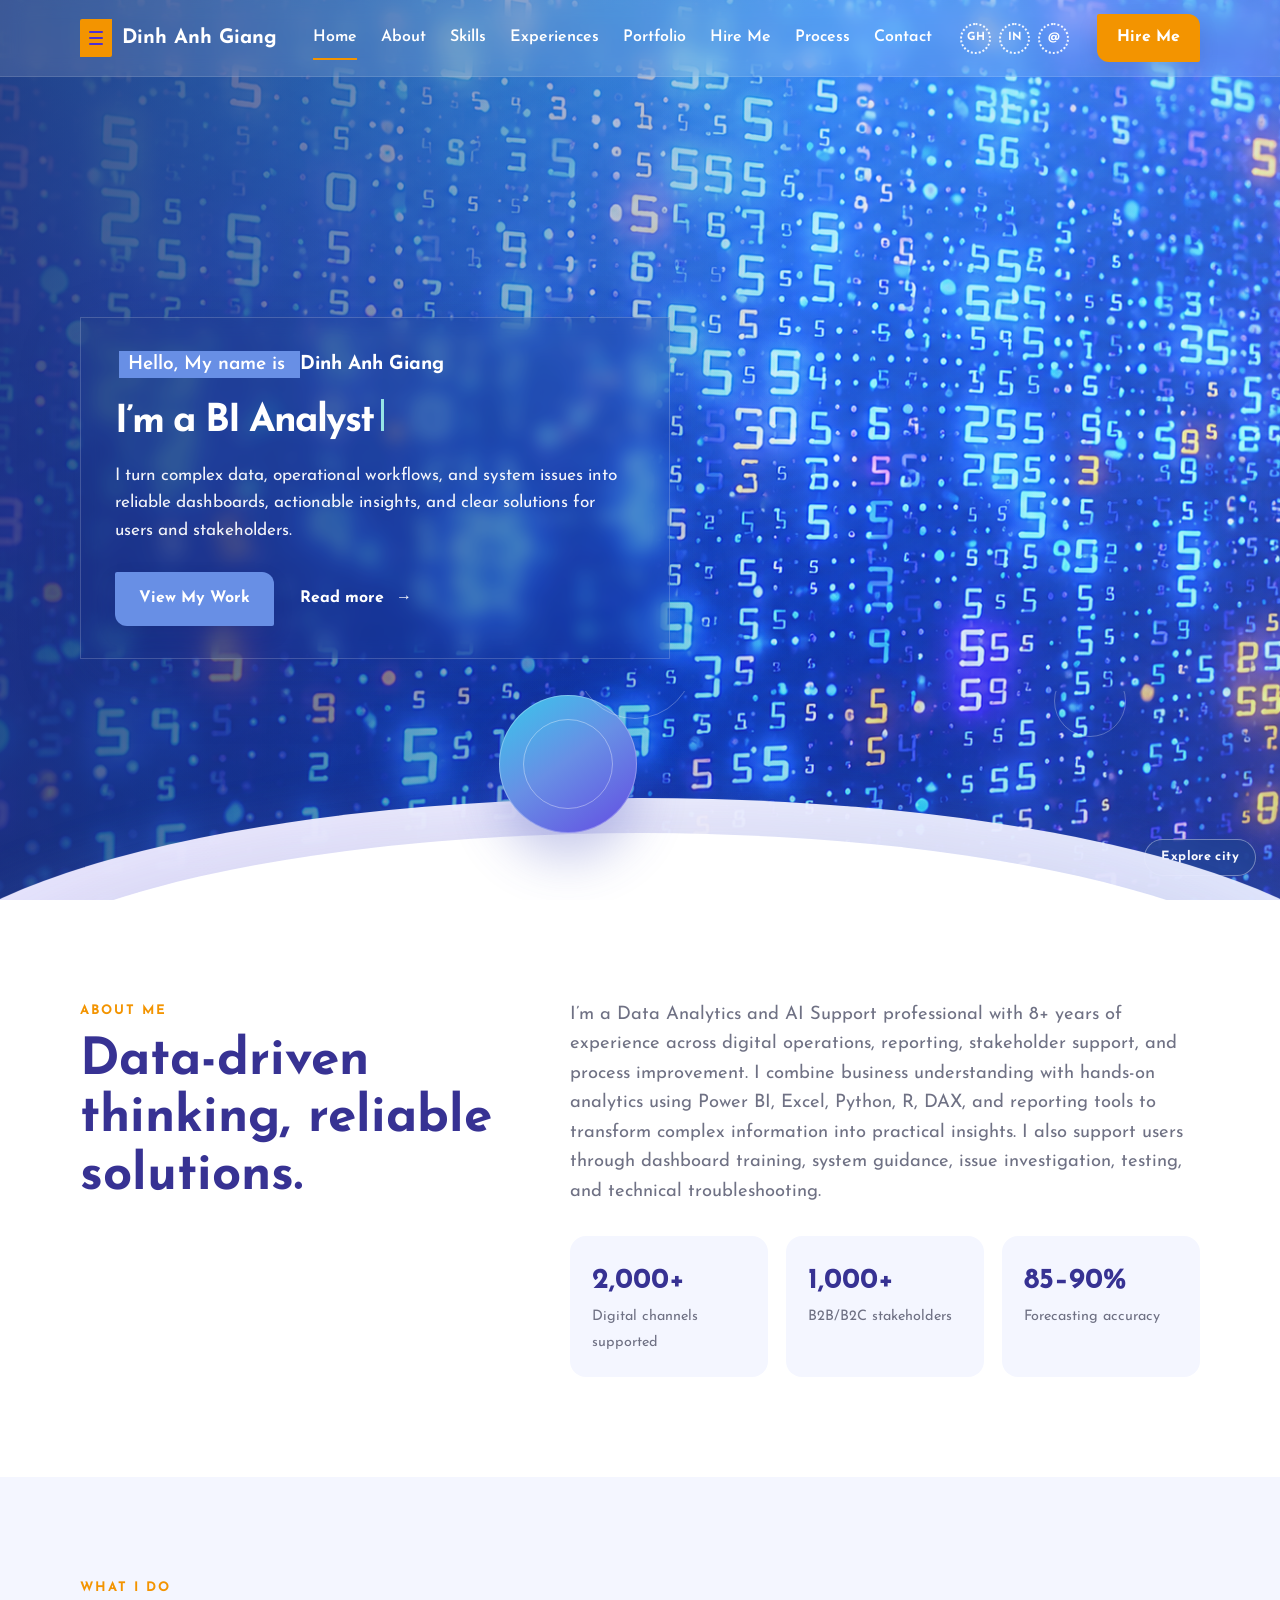
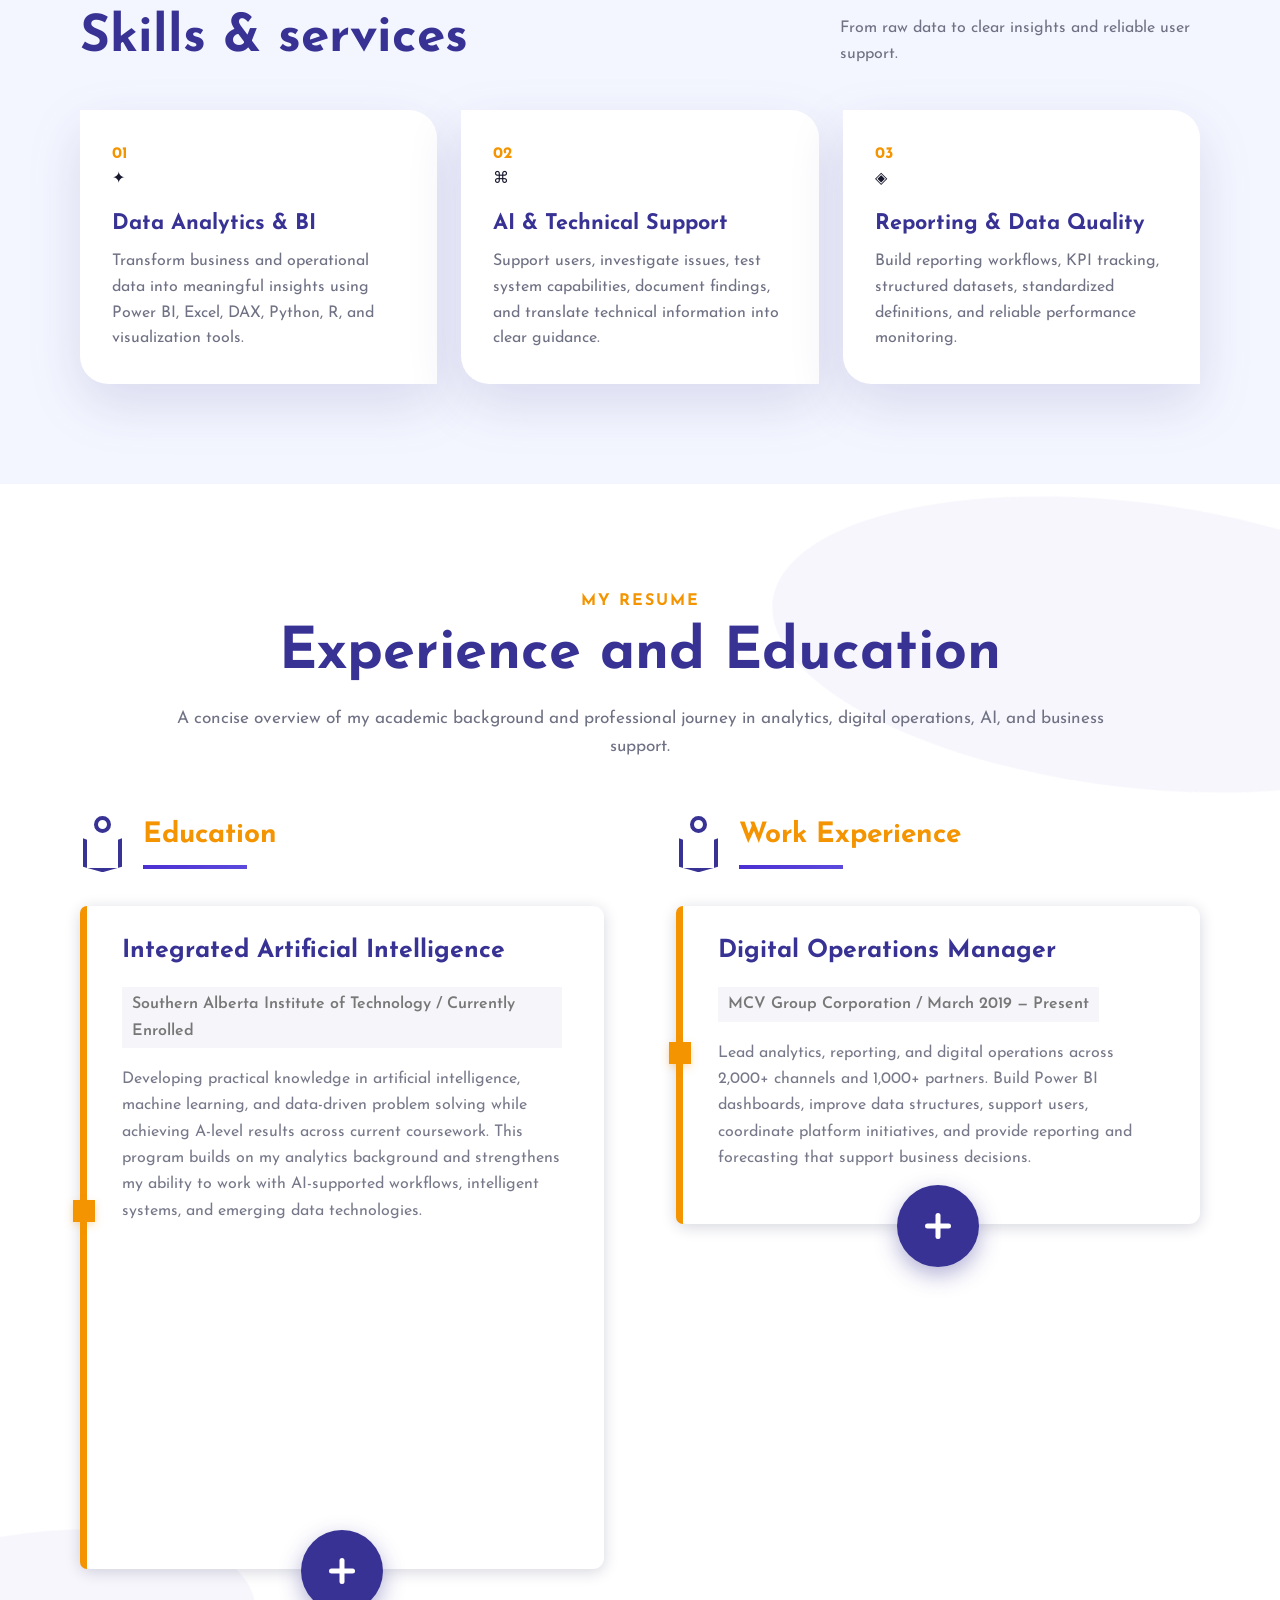
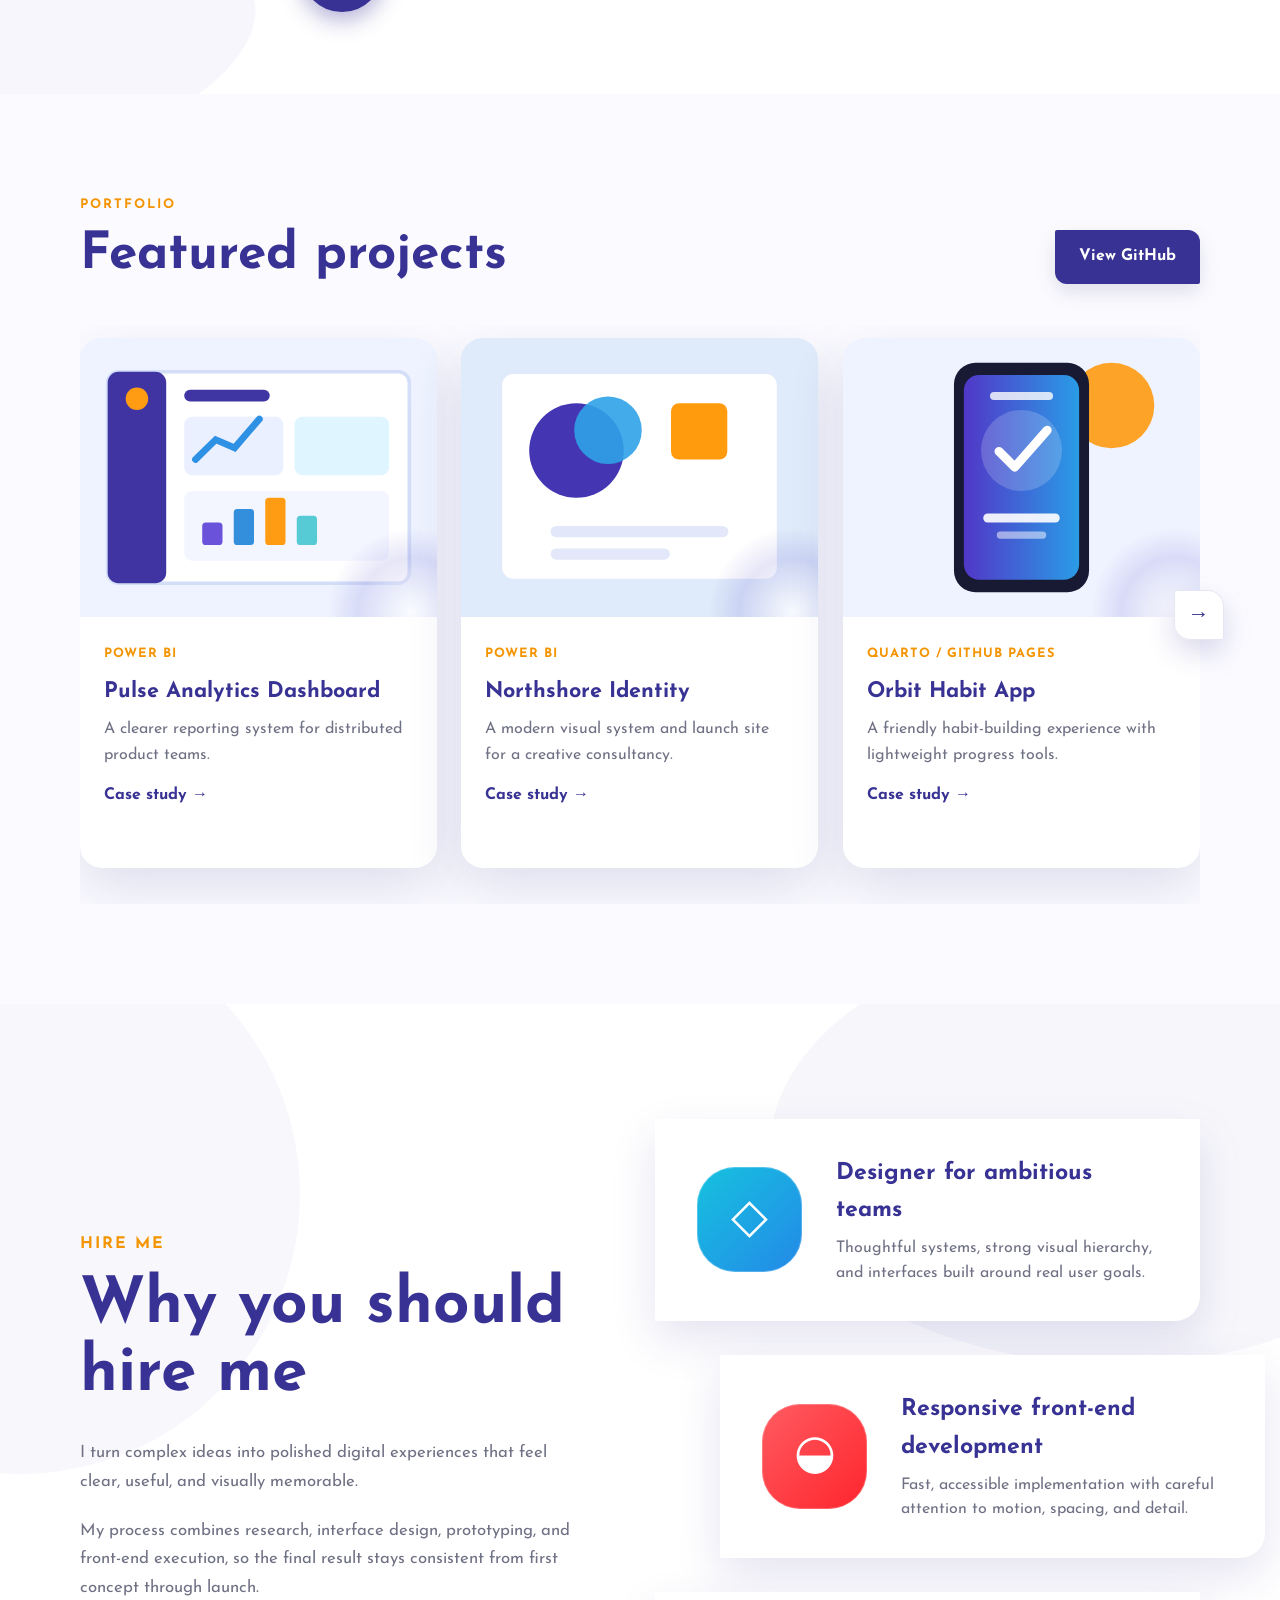
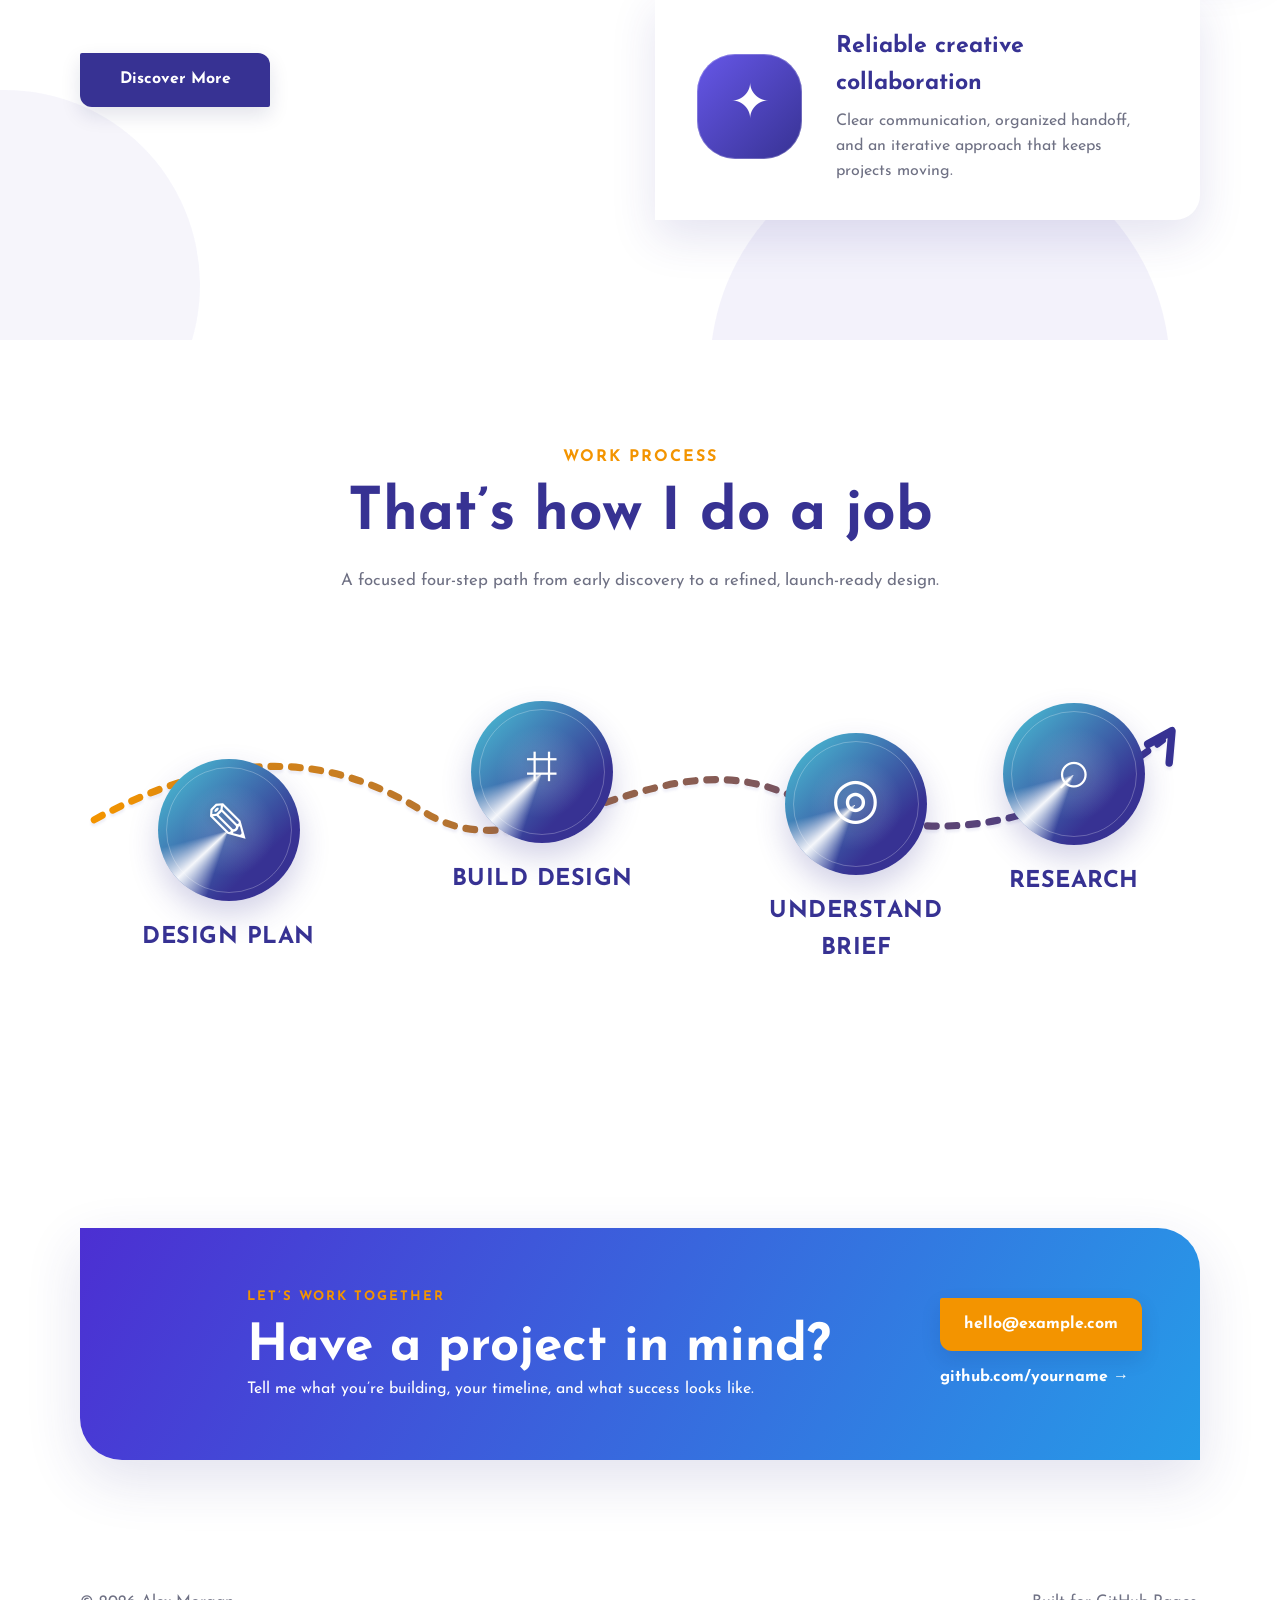
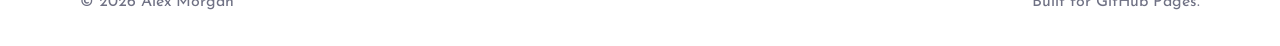
==== index.html @ bfa49201 "add all the files" ====
<!doctype html>
<html lang="en">
<head>
  <meta charset="utf-8" />
  <meta name="viewport" content="width=device-width, initial-scale=1" />
  <meta name="description" content="Animated designer portfolio landing page for GitHub Pages." />
  <title>Dinh Anh Giang — Data Analytics & AI</title>
  <link rel="preconnect" href="https://fonts.googleapis.com">
  <link rel="preconnect" href="https://fonts.gstatic.com" crossorigin>
  <link href="https://fonts.googleapis.com/css2?family=Josefin+Sans:wght@400;500;600;700&display=swap" rel="stylesheet">
  <link rel="stylesheet" href="styles.css" />
  <link rel="stylesheet" href="project-embed.css" />
</head>
<body>
  <div class="page-loader" aria-hidden="true"><div class="loader-mark"><span></span><span></span><span></span></div></div>
  <div class="scroll-progress" aria-hidden="true"></div>

  <header class="site-header" id="home">
    <div class="nav-wrap container">
      <a class="brand reveal-nav" href="#home" aria-label="Homepage">
        <span class="brand-icon" aria-hidden="true"><i></i><i></i><i></i></span>
        <span>Dinh Anh Giang</span>
      </a>
      <button class="menu-toggle" aria-expanded="false" aria-controls="site-nav">Menu</button>
      <nav id="site-nav" class="site-nav" aria-label="Main navigation">
        <a class="active reveal-nav" href="#home">Home</a>
        <a class="reveal-nav" href="#about">About</a>
        <a class="reveal-nav" href="#skills">Skills</a>
        <a class="reveal-nav" href="#experience">Experiences</a>
        <a class="reveal-nav" href="#work">Portfolio</a>
        <a class="reveal-nav" href="#hire-me">Hire Me</a>
        <a class="reveal-nav" href="#process">Process</a>
        <a class="reveal-nav" href="#contact">Contact</a>
      </nav>
      <div class="header-socials reveal-nav" aria-label="Social links">
        <a href="https://github.com/giangdinhanh" aria-label="GitHub">GH</a>
        <a href="https://www.linkedin.com/in/dinhanhgiang/" aria-label="LinkedIn">IN</a>
        <a href="mailto:giangdinhanh1102@gmail.com" aria-label="Email">@</a>
      </div>
      <a class="button button-orange nav-cta reveal-nav magnetic" href="mailto:giangdinhanh1102@gmail.com">Hire Me</a>
    </div>
  </header>

  <main>
    <section class="hero interactive-hero" data-interactive-hero tabindex="0" aria-label="Interactive futuristic city hero. Double-click or press Enter to explore the parallax scene.">
      <div class="hero-preview" aria-hidden="true">
        <img class="hero-preview-base" src="assets/hero/data-matrix.jpg.png" alt="">
        <img class="hero-preview-city" src="assets/hero/city-preview.png" alt="">
        <div class="hero-preview-tint"></div>
      </div>

      <div class="hero-parallax-scene" aria-hidden="true">
        <div class="hero-layer hero-layer-7" data-parallax-layer data-move="3" data-vmove="2" data-scale="1.01">
          <img src="assets/hero/layer-7-sky-clouds.png" alt="">
        </div>
        <div class="hero-layer hero-layer-6" data-parallax-layer data-move="5" data-vmove="3" data-scale="1.015">
          <img src="assets/hero/layer-6-skyline-vehicles.png" alt="">
        </div>
        <div class="hero-layer hero-layer-5" data-parallax-layer data-move="10" data-vmove="6" data-scale="1.02">
          <img src="assets/hero/layer-5-towers.png" alt="">
        </div>
        <div class="hero-layer hero-layer-4" data-parallax-layer data-move="16" data-vmove="10" data-scale="1.025">
          <img src="assets/hero/layer-4-midground.png" alt="">
        </div>
        <div class="hero-layer hero-layer-3" data-parallax-layer data-move="22" data-vmove="13" data-scale="1.03">
          <img src="assets/hero/layer-3-canal-boats.png" alt="">
        </div>
        <div class="hero-layer hero-layer-2" data-parallax-layer data-move="30" data-vmove="18" data-scale="1.04">
          <img src="assets/hero/layer-2-walkway-people.png" alt="">
        </div>
        <div class="hero-layer hero-layer-1" data-parallax-layer data-move="42" data-vmove="22" data-scale="1.05">
          <img src="assets/hero/layer-1-foreground.png" alt="">
        </div>
      </div>

      <div class="hero-reading-overlay" aria-hidden="true"></div>

      <div class="container hero-grid interactive-hero-grid">
        <div class="hero-copy interactive-hero-copy">
          <p class="eyebrow hero-line"><span>Hello, My name is </span> <strong>Dinh Anh Giang</strong></p>
          <h1 class="hero-line">I’m <span class="role-wrap"><span id="typed-role">a Data Analyst</span><i></i></span></h1>
          <p class="hero-text hero-line">I turn complex data, operational workflows, and system issues into reliable dashboards, actionable insights, and clear solutions for users and stakeholders.</p>
          <div class="hero-actions hero-line">
            <a class="button button-orange magnetic" href="#work">View My Work</a>
            <a class="text-link" href="#about">Read more <span>→</span></a>
          </div>
        </div>
      </div>

      <div class="hero-cursor-message" aria-hidden="true">
        <span class="hero-cursor-dot"></span>
        <span data-cursor-message>Double-click to explore</span>
      </div>

      <button class="hero-explore-button" type="button" data-explore-button aria-pressed="false">
        Explore Data city
      </button>

      <!-- Persistent decorative bubbles stay above both preview and expanded parallax modes. -->
      <div class="hero-bottom-bubbles" aria-hidden="true">
        <div class="hero-bottom-arc hero-bottom-arc-purple"></div>
        <div class="hero-bottom-arc hero-bottom-arc-white"></div>
        <div class="hero-floating-bubble"><span></span></div>
        <div class="hero-outline-bubble hero-outline-bubble-one"></div>
        <div class="hero-outline-bubble hero-outline-bubble-two"></div>
      </div>
    </section>

    <section class="section about" id="about">
      <div class="container split-grid">
        <div class="section-heading reveal">
          <span class="kicker">About me</span>
          <h2>Data-driven thinking, reliable solutions.</h2>
        </div>
        <div class="about-copy reveal">
          <p>I’m a Data Analytics and AI Support professional with 8+ years of experience across digital operations, reporting, stakeholder support, and process improvement. I combine business understanding with hands-on analytics using Power BI, Excel, Python, R, DAX, and reporting tools to transform complex information into practical insights. I also support users through dashboard training, system guidance, issue investigation, testing, and technical troubleshooting.</p>
          <div class="stats-grid">
            <div class="float-card"><strong>2,000+</strong><span>Digital channels supported</span></div>
            <div class="float-card"><strong>1,000+</strong><span>B2B/B2C stakeholders</span></div>
            <div class="float-card"><strong>85–90%</strong><span>Forecasting accuracy</span></div>
          </div>
        </div>
      </div>
    </section>

    <section class="section soft-section" id="skills">
      <div class="section-orb section-orb-a" aria-hidden="true"></div>
      <div class="section-orb section-orb-b" aria-hidden="true"></div>
      <div class="container">
        <div class="section-title-row reveal"><div><span class="kicker">What I do</span><h2>Skills & services</h2></div><p>From raw data to clear insights and reliable user support.</p></div>
        <div class="service-grid">
          <article class="service-card reveal tilt-card"><span>01</span><div class="service-icon">✦</div><h3>Data Analytics & BI</h3><p>Transform business and operational data into meaningful insights using Power BI, Excel, DAX, Python, R, and visualization tools.</p></article>
          <article class="service-card reveal tilt-card"><span>02</span><div class="service-icon">⌘</div><h3>AI & Technical Support</h3><p>Support users, investigate issues, test system capabilities, document findings, and translate technical information into clear guidance.</p></article>
          <article class="service-card reveal tilt-card"><span>03</span><div class="service-icon">◈</div><h3>Reporting & Data Quality</h3><p>Build reporting workflows, KPI tracking, structured datasets, standardized definitions, and reliable performance monitoring.</p></article>
        </div>
      </div>
    </section>

    <section class="section resume-section" id="experience">
      <div class="resume-bg-shape resume-bg-one" aria-hidden="true"></div>
      <div class="resume-bg-shape resume-bg-two" aria-hidden="true"></div>
      <div class="container">
        <header class="resume-heading reveal">
          <span class="kicker">My Resume</span>
          <h2>Experience and Education</h2>
          <p>A concise overview of my academic background and professional journey in analytics, digital operations, AI, and business support.</p>
        </header>

        <div class="resume-columns">
          <section class="resume-column reveal" aria-labelledby="education-title">
            <div class="resume-column-title">
              <div class="resume-title-icon" aria-hidden="true">
                <span class="icon-head"></span><span class="icon-book"></span>
              </div>
              <div><h3 id="education-title">Education</h3><span class="title-rule"></span></div>
            </div>

            <article class="resume-card" data-expand-card>
              <div class="resume-line" aria-hidden="true"><span class="moving-square"></span></div>
              <div class="resume-summary">
                <h4>Integrated Artificial Intelligence</h4>
                <p class="resume-meta">Southern Alberta Institute of Technology / Currently Enrolled</p>
                <p>Developing practical knowledge in artificial intelligence, machine learning, and data-driven problem solving while achieving A-level results across current coursework. This program builds on my analytics background and strengthens my ability to work with AI-supported workflows, intelligent systems, and emerging data technologies.</p>
              </div>
              <div class="resume-extra" id="education-more">
                <div class="resume-entry">
                  <h4>Data Analytics</h4>
                  <p class="resume-meta">Southern Alberta Institute of Technology / Completed with A+</p>
                  <p>Completed formal training in data analytics with an A+ academic result, strengthening my skills in data preparation, analysis, visualization, reporting, and business-focused interpretation. The program complements my professional experience working with dashboards, performance monitoring, and operational data.</p>
                </div>
                <div class="resume-entry">
                  <h4>Bachelor of Economics — Corporate Finance</h4>
                  <p class="resume-meta">Open University of Ho Chi Minh City</p>
                  <p>Built a strong foundation in economics, corporate finance, business performance, and financial decision-making. This background supports my ability to approach analytics from both a technical and business perspective, with a focus on translating data into practical recommendations.</p>
                </div>
              </div>
              <button class="resume-toggle" type="button" aria-expanded="false" aria-controls="education-more" aria-label="Show more education">
                <span class="toggle-bar toggle-horizontal"></span><span class="toggle-bar toggle-vertical"></span>
              </button>
            </article>
          </section>

          <section class="resume-column reveal" aria-labelledby="work-title">
            <div class="resume-column-title">
              <div class="resume-title-icon" aria-hidden="true">
                <span class="icon-head"></span><span class="icon-book"></span>
              </div>
              <div><h3 id="work-title">Work Experience</h3><span class="title-rule"></span></div>
            </div>

            <article class="resume-card" data-expand-card>
              <div class="resume-line" aria-hidden="true"><span class="moving-square"></span></div>
              <div class="resume-summary">
                <h4>Digital Operations Manager</h4>
                <p class="resume-meta">MCV Group Corporation / March 2019 — Present</p>
                <p>Lead analytics, reporting, and digital operations across 2,000+ channels and 1,000+ partners. Build Power BI dashboards, improve data structures, support users, coordinate platform initiatives, and provide reporting and forecasting that support business decisions.</p>
              </div>
              <div class="resume-extra" id="experience-more">
                <div class="resume-entry">
                  <h4>Social Media Executive</h4>
                  <p class="resume-meta">Blueseed Group / April 2018 — February 2019</p>
                  <p>Used Excel and Google Sheets to analyze campaign performance, benchmarks, audiences, and advertising results. Helped increase engagement by 25%+, achieve 110% of KPI, and remain under 70% of budget.</p>
                </div>
                <!-- <div class="resume-entry">
                  <h4>Junior Visual Designer</h4>
                  <p class="resume-meta">Brightfield Creative / 2018 - 2020</p>
                  <p>Produced digital campaigns, landing pages, and reusable brand assets for consumer clients.</p>
                </div> -->
              </div>
              <button class="resume-toggle" type="button" aria-expanded="false" aria-controls="experience-more" aria-label="Show more work experience">
                <span class="toggle-bar toggle-horizontal"></span><span class="toggle-bar toggle-vertical"></span>
              </button>
            </article>
          </section>
        </div>
      </div>
    </section>

    <section class="section work-section" id="work">
      <div class="container">
        <div class="section-title-row reveal"><div><span class="kicker">Portfolio</span><h2>Featured projects</h2></div><a class="button button-purple magnetic" href="https://github.com/" target="_blank" rel="noreferrer">View GitHub</a></div>
        <div class="project-carousel">

          <button
            class="project-arrow project-arrow-left"
            type="button"
            aria-label="Previous projects"
          >
            <span aria-hidden="true">←</span>
          </button>

          <div class="project-carousel-viewport">
            <div class="project-grid" id="project-grid">

              <!-- =====================================================
                   CASE STUDY 1 — POWER BI
              ====================================================== -->
              <article class="project-card reveal tilt-card">
                <div class="project-media">
                  <img src="assets/project-dashboard.svg" alt="Blue analytics dashboard mockup">
                  <span class="project-glow"></span>
                </div>
                <div class="project-body">
                  <span>Power BI</span>
                  <h3>Pulse Analytics Dashboard</h3>
                  <p>A clearer reporting system for distributed product teams.</p>
                  <a
                    class="case-study-toggle"
                    href="#"
                    data-project-title="Pulse Analytics Dashboard"
                    data-project-platform="Microsoft Power BI"
                    data-embed-url="https://app.powerbi.com/view?r=eyJrIjoiYzQzMmQ1M2YtMGQ0Ni00YzE4LWE5MGEtZWZmMGM4Y2NmMzhmIiwidCI6ImY1MmYyMTgzLTlmNjctNGFkMi1iNjU2LTZmNzU0ZmUxOTZjYiIsImMiOjZ9"
                    aria-expanded="false"
                  >
                    Case study →
                  </a>
                </div>
              </article>
              <!-- END CASE STUDY 1 -->


              <!-- =====================================================
                   CASE STUDY 2 — POWER BI
              ====================================================== -->
              <article class="project-card reveal tilt-card">
                <div class="project-media">
                  <img src="assets/project-brand.svg" alt="Analytics dashboard project">
                  <span class="project-glow"></span>
                </div>
                <div class="project-body">
                  <span>Power BI</span>
                  <h3>Northshore Identity</h3>
                  <p>A modern visual system and launch site for a creative consultancy.</p>
                  <a
                    class="case-study-toggle"
                    href="#"
                    data-project-title="Northshore Identity"
                    data-project-platform="Microsoft Power BI"
                    data-embed-url="https://app.powerbi.com/view?r=eyJrIjoiNmYyNjdiNGEtZTgwMi00OGNiLWI4NjAtZDdhMTI5ZjdjMDJkIiwidCI6ImY1MmYyMTgzLTlmNjctNGFkMi1iNjU2LTZmNzU0ZmUxOTZjYiIsImMiOjZ9"
                    aria-expanded="false"
                  >
                    Case study →
                  </a>
                </div>
              </article>
              <!-- END CASE STUDY 2 -->


              <!-- =====================================================
                   CASE STUDY 3 — QUARTO / GITHUB PAGES
              ====================================================== -->
              <article class="project-card reveal tilt-card">
                <div class="project-media">
                  <img src="assets/project-mobile.svg" alt="Interactive Quarto project">
                  <span class="project-glow"></span>
                </div>
                <div class="project-body">
                  <span>Quarto / GitHub Pages</span>
                  <h3>Orbit Habit App</h3>
                  <p>A friendly habit-building experience with lightweight progress tools.</p>
                  <a
                    class="case-study-toggle"
                    href="#"
                    data-project-title="Orbit Habit App"
                    data-project-platform="Quarto on GitHub Pages"
                    data-embed-url="https://giangdinhanh.github.io/2025animefinalproject/index.html"
                    aria-expanded="false"
                  >
                    Case study →
                  </a>
                </div>
              </article>
              <!-- END CASE STUDY 3 -->


              <!-- =====================================================
                   CASE STUDY 4 — TEMPLATE
                   Duplicate this whole article for Case Study 5, 6, 7...
              ====================================================== -->
              <article class="project-card reveal tilt-card">
                <div class="project-media">
                  <img src="assets/project-dashboard.svg" alt="Case study 4 dashboard">
                  <span class="project-glow"></span>
                </div>
                <div class="project-body">
                  <span>Flask</span>
                  <h3>ChurnGuard AI — Flask Integration</h3>
                  <p>Add the description for your fourth portfolio project here.</p>
                  <a
                    class="case-study-toggle"
                    href="#"
                    data-project-title="ChurnGuard AI — Flask Integration"
                    data-project-platform="Flask, KNN model, Postgres in production, SQLite locally"
                    data-embed-url="https://churnguard-ai-hzl2.onrender.com/"
                    aria-expanded="false"
                  >
                    Case study →
                  </a>
                </div>
              </article>
              <!-- END CASE STUDY 4 -->

            </div>
          </div>

          <button
            class="project-arrow project-arrow-right"
            type="button"
            aria-label="Next projects"
          >
            <span aria-hidden="true">→</span>
          </button>

        </div>

        <div class="project-embed-panel" id="project-embed-panel" aria-hidden="true">
          <div class="project-embed-inner">
            <div class="project-embed-header">
              <div>
                <span class="project-embed-platform" id="project-embed-platform">Interactive project</span>
                <h3 id="project-embed-title">Project dashboard</h3>
              </div>
              <button class="project-embed-close" id="project-embed-close" type="button" aria-label="Close interactive project"><span></span><span></span></button>
            </div>
            <div class="project-embed-frame-wrap">
              <div class="project-embed-loader" id="project-embed-loader"><span></span><p>Loading interactive dashboard…</p></div>
              <iframe id="project-embed-frame" title="Interactive project dashboard" loading="lazy" allowfullscreen referrerpolicy="strict-origin-when-cross-origin"></iframe>
            </div>
          </div>
        </div>
      </div>
    </section>

    <section class="section hire-section" id="hire-me">
      <div class="hire-bubble hire-bubble-a" aria-hidden="true"></div>
      <div class="hire-bubble hire-bubble-b" aria-hidden="true"></div>
      <div class="hire-bubble hire-bubble-c" aria-hidden="true"></div>
      <div class="hire-bubble hire-bubble-d" aria-hidden="true"></div>
      <div class="container hire-grid">
        <div class="hire-copy reveal">
          <span class="kicker">Hire me</span>
          <h2>Why you should hire me</h2>
          <p>I turn complex ideas into polished digital experiences that feel clear, useful, and visually memorable.</p>
          <p>My process combines research, interface design, prototyping, and front-end execution, so the final result stays consistent from first concept through launch.</p>
          <a class="button button-purple magnetic" href="#contact">Discover More</a>
        </div>
        <div class="hire-cards" aria-label="Reasons to hire me">
          <article class="hire-card reveal">
            <div class="hire-card-icon icon-cyan" aria-hidden="true">◇</div>
            <div><h3>Designer for ambitious teams</h3><p>Thoughtful systems, strong visual hierarchy, and interfaces built around real user goals.</p></div>
          </article>
          <article class="hire-card reveal">
            <div class="hire-card-icon icon-red" aria-hidden="true">◒</div>
            <div><h3>Responsive front-end development</h3><p>Fast, accessible implementation with careful attention to motion, spacing, and detail.</p></div>
          </article>
          <article class="hire-card reveal">
            <div class="hire-card-icon icon-violet" aria-hidden="true">✦</div>
            <div><h3>Reliable creative collaboration</h3><p>Clear communication, organized handoff, and an iterative approach that keeps projects moving.</p></div>
          </article>
        </div>
      </div>
    </section>

    <section class="section process-section" id="process">
      <div class="container">
        <header class="process-heading reveal">
          <span class="kicker">Work process</span>
          <h2>That’s how I do a job</h2>
          <p>A focused four-step path from early discovery to a refined, launch-ready design.</p>
        </header>
        <div class="process-map reveal">
          <svg class="process-path" viewBox="0 0 1200 230" preserveAspectRatio="none" aria-hidden="true">
            <defs>
              <linearGradient id="processGradient" x1="0" x2="1">
                <stop offset="0" stop-color="#f39400"/>
                <stop offset="1" stop-color="#373293"/>
              </linearGradient>
            </defs>
            <path d="M15 132 C150 65 260 62 370 125 S610 54 750 104 S1010 158 1160 54" fill="none" stroke="url(#processGradient)" stroke-width="7" stroke-linecap="round" stroke-dasharray="10 12"/>
            <path d="M1144 58 L1170 45 L1167 76" fill="none" stroke="#373293" stroke-width="8" stroke-linecap="round" stroke-linejoin="round"/>
          </svg>
          <div class="process-step step-one">
            <div class="process-circle"><span class="process-flash"></span><span class="process-icon">✎</span></div>
            <h3>Design Plan</h3>
          </div>
          <div class="process-step step-two">
            <div class="process-circle"><span class="process-flash"></span><span class="process-icon">⌗</span></div>
            <h3>Build Design</h3>
          </div>
          <div class="process-step step-three">
            <div class="process-circle"><span class="process-flash"></span><span class="process-icon">◎</span></div>
            <h3>Understand Brief</h3>
          </div>
          <div class="process-step step-four">
            <div class="process-circle"><span class="process-flash"></span><span class="process-icon">⌕</span></div>
            <h3>Research</h3>
          </div>
        </div>
      </div>
    </section>

    <section class="section contact-section" id="contact">
      <div class="container contact-card reveal">
        <div class="contact-orbit" aria-hidden="true"><span></span></div>
        <div><span class="kicker">Let’s work together</span><h2>Have a project in mind?</h2><p>Tell me what you’re building, your timeline, and what success looks like.</p></div>
        <div class="contact-actions"><a class="button button-orange magnetic" href="mailto:hello@example.com">hello@example.com</a><a class="text-link light" href="https://github.com/" target="_blank" rel="noreferrer">github.com/yourname →</a></div>
      </div>
    </section>
  </main>

  <footer><div class="container footer-row"><p>© <span id="year"></span> Alex Morgan</p><p>Built for GitHub Pages.</p></div></footer>
  <script src="script.js"></script>
  <script src="project-embed.js"></script>
</body>
</html>
---- styles.css ----
:root{--purple:#4c2fd2;--blue:#269ce8;--navy:#373293;--orange:#f39400;--ink:#17182d;--muted:#6f7184;--soft:#f4f6ff;--white:#fff;--shadow:0 20px 55px rgba(47,52,132,.14)}
*{box-sizing:border-box;margin:0;padding:0}html{scroll-behavior:smooth}body{font-family:'Josefin Sans',sans-serif;color:var(--ink);background:#fff;line-height:1.6;overflow-x:hidden}img{display:block;max-width:100%}a{text-decoration:none;color:inherit}.container{width:min(1120px,calc(100% - 40px));margin-inline:auto}.site-header{position:absolute;inset:0 0 auto;z-index:20;background:rgba(255,255,255,.12);border-bottom:1px solid rgba(255,255,255,.13);backdrop-filter:blur(10px)}.nav-wrap{height:76px;display:flex;align-items:center;gap:28px}.brand{display:flex;align-items:center;gap:10px;color:#fff;font-weight:700;font-size:1.25rem;white-space:nowrap}.brand-icon{display:grid;place-items:center;width:32px;height:38px;background:var(--orange);color:var(--purple);font-size:1.4rem}.site-nav{display:flex;gap:24px;margin-left:auto}.site-nav a{color:#fff;font-weight:600;position:relative}.site-nav a:after{content:"";position:absolute;left:0;bottom:-9px;width:0;height:2px;background:var(--orange);transition:.25s}.site-nav a:hover:after,.site-nav a.active:after{width:100%}.button{display:inline-flex;align-items:center;justify-content:center;padding:14px 24px;border-radius:2px 12px 2px 12px;font-weight:700;transition:.25s;box-shadow:0 8px 20px rgba(20,25,80,.12)}.button:hover{transform:translateY(-3px)}.button-orange{background:var(--orange);color:#fff}.button-purple{background:var(--navy);color:#fff}.nav-cta{padding:11px 20px}.menu-toggle{display:none}.hero{position:relative;min-height:760px;color:#fff;background:linear-gradient(115deg,var(--purple),var(--blue));overflow:hidden;padding-top:76px}.hero-grid{display:grid;grid-template-columns:1fr 1fr;align-items:center;min-height:650px;position:relative;z-index:3}.hero-copy{padding-top:20px}.eyebrow{font-size:1.2rem;font-weight:600}.eyebrow span{background:var(--orange);padding:4px 9px;margin-left:4px}.hero h1{font-size:clamp(1.8rem,3vw,3.5rem);#typed-role{font: size 1.2em;
}line-height:1.02;margin:18px 0 20px;letter-spacing:-2px}.hero-text{max-width:560px;font-size:1.08rem}.hero-actions{display:flex;align-items:center;gap:26px;margin-top:28px}.text-link{font-weight:700;color:var(--navy)}.text-link span{margin-left:7px}.hero .text-link{color:#fff}.hero-visual{position:relative;min-height:540px;display:grid;place-items:center}.portrait-shell{width:min(500px,90%);aspect-ratio:1;border-radius:48% 52% 46% 54% / 57% 44% 56% 43%;overflow:hidden;background:#fff;box-shadow:0 35px 65px rgba(15,22,90,.28);animation:float 5s ease-in-out infinite}.portrait-shell img{width:100%;height:100%;object-fit:cover}.floating-card{position:absolute;background:#fff;color:var(--navy);padding:14px 17px;border-radius:15px;box-shadow:var(--shadow);display:flex;flex-direction:column}.floating-card strong{font-size:1.45rem}.floating-card span{font-size:.78rem;color:var(--muted)}.card-one{left:1%;top:25%}.card-two{right:1%;bottom:18%}.hero-orb{position:absolute;border-radius:50%;filter:blur(.2px);opacity:.5}.hero-orb-a{width:130px;height:130px;right:-20px;top:-25px;background:linear-gradient(#17e3e7,#7853e8)}.hero-orb-b{width:90px;height:90px;left:35%;bottom:140px;background:linear-gradient(135deg,#02e4ed,#6547dc)}.hero-wave{position:absolute;bottom:-1px;left:-3%;width:106%;height:160px;background:#fff;border-radius:50% 50% 0 0 / 100% 100% 0 0;transform:translateY(70%)}.section{padding:100px 0}.split-grid,.timeline-layout{display:grid;grid-template-columns:.8fr 1.2fr;gap:70px}.kicker{display:block;color:var(--orange);font-weight:700;text-transform:uppercase;letter-spacing:2px;font-size:.82rem;margin-bottom:12px}.section h2{font-size:clamp(2.1rem,4vw,3.5rem);line-height:1.12;color:var(--navy)}.about-copy>p{font-size:1.15rem;color:var(--muted)}.stats-grid{display:grid;grid-template-columns:repeat(3,1fr);gap:18px;margin-top:30px}.stats-grid div{padding:22px;background:var(--soft);border-radius:16px}.stats-grid strong{display:block;color:var(--navy);font-size:1.8rem}.stats-grid span{color:var(--muted);font-size:.9rem}.soft-section{background:var(--soft)}.section-title-row{display:flex;justify-content:space-between;align-items:end;gap:30px;margin-bottom:42px}.section-title-row>p{max-width:360px;color:var(--muted)}.service-grid{display:grid;grid-template-columns:repeat(3,1fr);gap:24px}.service-card{background:#fff;padding:32px;border-radius:0 28px 0 28px;box-shadow:var(--shadow);transition:.25s}.service-card:hover{transform:translateY(-7px)}.service-card>span{color:var(--orange);font-weight:700}.service-card h3{color:var(--navy);font-size:1.35rem;margin:14px 0 8px}.service-card p{color:var(--muted)}.timeline{border-left:2px solid #d9dcf5;padding-left:34px}.timeline-item{position:relative;display:grid;grid-template-columns:120px 1fr;gap:25px;padding:0 0 42px}.timeline-item:before{content:"";position:absolute;left:-43px;top:7px;width:16px;height:16px;border-radius:50%;background:var(--orange);border:5px solid #fff;box-shadow:0 0 0 2px var(--orange)}.year{color:var(--orange);font-weight:700}.timeline h3{color:var(--navy);font-size:1.25rem}.timeline p{color:var(--muted)}.work-section{background:#fbfbff}.project-grid{display:grid;grid-template-columns:repeat(3,1fr);gap:24px}.project-card{overflow:hidden;background:#fff;border-radius:22px;box-shadow:var(--shadow)}.project-card img{aspect-ratio:1.28;object-fit:cover;background:#e8edff}.project-body{padding:24px}.project-body>span{color:var(--orange);font-size:.8rem;text-transform:uppercase;font-weight:700;letter-spacing:1px}.project-body h3{color:var(--navy);font-size:1.35rem;margin:8px 0}.project-body p{color:var(--muted);margin-bottom:15px}.project-body a{color:var(--navy);font-weight:700}.contact-section{padding-top:40px}.contact-card{background:linear-gradient(120deg,var(--purple),var(--blue));color:#fff;border-radius:0 42px 0 42px;padding:58px;display:flex;justify-content:space-between;align-items:center;gap:30px;box-shadow:var(--shadow)}.contact-card h2{color:#fff}.contact-card p{max-width:580px}.contact-actions{display:flex;flex-direction:column;align-items:flex-start;gap:14px}.text-link.light{color:#fff}footer{padding:30px 0;color:var(--muted)}.footer-row{display:flex;justify-content:space-between}.reveal{opacity:0;transform:translateY(25px);transition:opacity .7s ease,transform .7s ease}.reveal.visible{opacity:1;transform:none}@keyframes float{50%{transform:translateY(-12px)}}
@media(max-width:900px){.site-nav{position:absolute;top:76px;left:20px;right:20px;display:none;flex-direction:column;background:#fff;padding:22px;border-radius:14px;box-shadow:var(--shadow)}.site-nav.open{display:flex}.site-nav a{color:var(--navy)}.menu-toggle{display:block;margin-left:auto;background:transparent;border:1px solid rgba(255,255,255,.5);color:#fff;padding:8px 12px;border-radius:8px}.nav-cta{display:none}.hero-grid{grid-template-columns:1fr;padding-top:65px}.hero{min-height:1000px}.hero-copy{text-align:center}.hero-text{margin-inline:auto}.hero-actions{justify-content:center}.hero-visual{min-height:440px}.portrait-shell{width:min(430px,80%)}.split-grid,.timeline-layout{grid-template-columns:1fr;gap:35px}.service-grid,.project-grid{grid-template-columns:1fr 1fr}.contact-card{flex-direction:column;align-items:flex-start}}
@media(max-width:620px){.container{width:min(100% - 28px,1120px)}.hero{min-height:900px}.hero-grid{min-height:800px}.hero h1{font-size:3.2rem}.hero-actions{flex-direction:column}.hero-visual{min-height:360px}.floating-card{display:none}.section{padding:75px 0}.stats-grid,.service-grid,.project-grid{grid-template-columns:1fr}.section-title-row{align-items:flex-start;flex-direction:column}.timeline-item{grid-template-columns:1fr;gap:5px}.contact-card{padding:36px 24px}.footer-row{flex-direction:column;gap:5px}}
@media(prefers-reduced-motion:reduce){html{scroll-behavior:auto}.portrait-shell{animation:none}.reveal{opacity:1;transform:none;transition:none}}

/* Expandable education and experience section */
.resume-section{position:relative;overflow:hidden;background:#fff;padding:105px 0 125px}
.resume-bg-shape{position:absolute;border-radius:50%;pointer-events:none;background:#f7f6fc;filter:blur(.1px)}
.resume-bg-one{width:720px;height:285px;right:-210px;top:18px;transform:rotate(7deg)}
.resume-bg-two{width:520px;height:230px;left:-260px;bottom:-75px;transform:rotate(-12deg)}
.resume-heading{position:relative;z-index:2;text-align:center;max-width:980px;margin:0 auto 56px}
.resume-heading .kicker{font-size:1rem;color:var(--orange);margin-bottom:8px}
.resume-heading h2{font-size:clamp(2.5rem,4.5vw,4rem);color:var(--navy);margin-bottom:18px}
.resume-heading p{color:var(--muted);font-size:1.08rem}
.resume-columns{position:relative;z-index:2;display:grid;grid-template-columns:repeat(2,minmax(0,1fr));gap:72px}
.resume-column-title{display:flex;align-items:center;gap:18px;margin-bottom:34px;color:var(--navy)}
.resume-column-title h3{font-size:1.75rem;color:var(--orange);line-height:1.1}
.title-rule{display:block;width:104px;height:4px;background:linear-gradient(90deg,var(--purple),#5b4adc);margin-top:14px}
.resume-title-icon{position:relative;width:45px;height:56px;flex:0 0 45px}
.icon-head{position:absolute;width:17px;height:17px;border:4px solid var(--navy);border-radius:50%;left:14px;top:0;background:#fff}
.icon-book{position:absolute;width:39px;height:34px;border:4px solid var(--navy);border-top:0;left:3px;bottom:0;clip-path:polygon(0 0,50% 22%,100% 0,100% 84%,50% 100%,0 84%)}
.resume-card{position:relative;background:#fff;border-radius:11px;box-shadow:0 3px 15px rgba(24,29,73,.18);padding:30px 42px 52px 42px;min-height:308px;overflow:visible;transition:box-shadow .35s ease,transform .35s ease}
.resume-card:hover{box-shadow:0 16px 40px rgba(55,50,147,.18);transform:translateY(-3px)}
.resume-line{position:absolute;left:0;top:0;bottom:0;width:7px;border-radius:11px 0 0 11px;background:var(--orange);overflow:visible}
.moving-square{position:absolute;left:50%;width:22px;height:22px;background:var(--orange);transform:translate(-50%,-50%);top:46%;box-shadow:0 3px 8px rgba(243,148,0,.28);animation:markerTravel 3.6s ease-in-out infinite}
.resume-card h4{color:var(--navy);font-size:1.55rem;line-height:1.25;margin-bottom:20px}
.resume-card p{color:#77798a;font-size:1rem;line-height:1.65}
.resume-meta{display:inline-block;background:#f6f5fa;padding:4px 10px;margin-bottom:18px;font-weight:600;color:#777!important}
.resume-extra{display:grid;grid-template-rows:0fr;opacity:0;transition:grid-template-rows .55s cubic-bezier(.22,1,.36,1),opacity .35s ease,margin .55s ease}
.resume-extra>*{overflow:hidden}
.resume-entry{padding-top:0;border-top:1px solid transparent;transition:padding .45s ease,border-color .45s ease}
.resume-card.expanded .resume-extra{grid-template-rows:1fr;opacity:1;margin-top:28px}
.resume-card.expanded .resume-entry{padding-top:25px;border-color:#ecebf6}
.resume-entry+.resume-entry{margin-top:24px}
.resume-toggle{position:absolute;left:50%;bottom:-43px;transform:translateX(-50%);width:82px;height:82px;border:0;border-radius:50%;background:var(--navy);cursor:pointer;box-shadow:0 0 0 0 rgba(55,50,147,.42),0 8px 22px rgba(55,50,147,.38);animation:toggleGlow 2s ease-out infinite;transition:transform .3s ease,background .3s ease,box-shadow .3s ease}
.resume-toggle:hover{transform:translateX(-50%) scale(1.08);background:#443abd}
.resume-toggle:focus-visible{outline:4px solid rgba(243,148,0,.55);outline-offset:5px}
.toggle-bar{position:absolute;left:50%;top:50%;width:26px;height:5px;border-radius:5px;background:#fff;transform:translate(-50%,-50%);transition:transform .45s cubic-bezier(.2,.8,.2,1),opacity .3s ease}
.toggle-vertical{transform:translate(-50%,-50%) rotate(90deg)}
.resume-card.expanded .toggle-vertical{transform:translate(-50%,-50%) rotate(180deg);opacity:0}
.resume-card.expanded .resume-toggle{animation:toggleGlowOpen 2s ease-out infinite}
@keyframes markerTravel{0%,100%{top:18%}50%{top:82%}}
@keyframes toggleGlow{0%{box-shadow:0 0 0 0 rgba(55,50,147,.45),0 8px 22px rgba(55,50,147,.38)}70%{box-shadow:0 0 0 18px rgba(55,50,147,0),0 8px 22px rgba(55,50,147,.38)}100%{box-shadow:0 0 0 0 rgba(55,50,147,0),0 8px 22px rgba(55,50,147,.38)}}
@keyframes toggleGlowOpen{0%{box-shadow:0 0 0 0 rgba(243,148,0,.38),0 8px 22px rgba(55,50,147,.38)}70%{box-shadow:0 0 0 18px rgba(243,148,0,0),0 8px 22px rgba(55,50,147,.38)}100%{box-shadow:0 0 0 0 rgba(243,148,0,0),0 8px 22px rgba(55,50,147,.38)}}
@media(max-width:900px){.resume-columns{grid-template-columns:1fr;gap:92px}.resume-section{padding-bottom:140px}.resume-bg-one{right:-430px}.resume-column-title{margin-bottom:28px}}
@media(max-width:620px){.resume-card{padding:26px 25px 52px 31px}.resume-card h4{font-size:1.3rem}.resume-toggle{width:70px;height:70px;bottom:-36px}.resume-columns{gap:82px}.resume-heading{margin-bottom:45px}.resume-column-title h3{font-size:1.5rem}.moving-square{width:18px;height:18px}}
@media(prefers-reduced-motion:reduce){.moving-square,.resume-toggle,.resume-card.expanded .resume-toggle{animation:none}.resume-extra,.resume-entry,.toggle-bar{transition:none}}

/* Hire me section */
.hire-section{position:relative;overflow:hidden;background:#fff;padding:115px 0 120px}
.hire-grid{position:relative;z-index:2;display:grid;grid-template-columns:minmax(0,.95fr) minmax(520px,1.05fr);gap:82px;align-items:center}
.hire-copy .kicker{color:var(--orange);font-size:1rem}
.hire-copy h2{font-size:clamp(2.7rem,5vw,4.7rem);line-height:1.06;color:var(--navy);margin:16px 0 30px;max-width:650px}
.hire-copy p{color:var(--muted);font-size:1.05rem;line-height:1.72;margin-bottom:20px;max-width:700px}
.hire-copy .button{margin-top:30px;min-width:190px;text-align:center}
.hire-cards{display:grid;gap:34px}
.hire-card{position:relative;display:grid;grid-template-columns:105px 1fr;gap:34px;align-items:center;background:#fff;padding:36px 42px;border-radius:0 0 25px 0;box-shadow:0 18px 45px rgba(55,50,147,.13);transition:transform .45s cubic-bezier(.2,.8,.2,1),box-shadow .45s ease}
.hire-card:nth-child(2){transform:translateX(65px)}
.hire-card:hover{transform:translateY(-8px)}
.hire-card:nth-child(2):hover{transform:translate(65px,-8px)}
.hire-card h3{font-size:1.45rem;color:var(--navy);margin-bottom:7px}
.hire-card p{color:var(--muted);line-height:1.55}
.hire-card-icon{width:105px;height:105px;border-radius:38px;display:grid;place-items:center;color:#fff;font-size:3rem;box-shadow:inset 0 0 0 1px rgba(255,255,255,.24);animation:hireIconFloat 4.6s ease-in-out infinite}
.hire-card:nth-child(2) .hire-card-icon{animation-delay:-1.4s}.hire-card:nth-child(3) .hire-card-icon{animation-delay:-2.8s}
.icon-cyan{background:linear-gradient(135deg,#16c2df,#2389e8)}.icon-red{background:linear-gradient(135deg,#ff5b61,#ff252d)}.icon-violet{background:linear-gradient(135deg,#6657e8,#373293)}
.hire-bubble{position:absolute;border-radius:50%;pointer-events:none;opacity:.78;filter:blur(.2px);animation:hireBubbleFloat 9s ease-in-out infinite}
.hire-bubble-a{width:560px;height:560px;left:-260px;top:-90px;background:#f7f6fc}
.hire-bubble-b{width:690px;height:430px;right:-180px;top:-70px;background:#f6f5fb;animation-delay:-3s}
.hire-bubble-c{width:390px;height:390px;left:-190px;bottom:-140px;background:#f4f3fb;animation-delay:-5s}
.hire-bubble-d{width:460px;height:460px;right:110px;bottom:-260px;background:rgba(235,233,249,.72);animation-delay:-7s}
@keyframes hireBubbleFloat{0%,100%{transform:translate3d(0,0,0) scale(1)}35%{transform:translate3d(26px,-18px,0) scale(1.035)}70%{transform:translate3d(-18px,24px,0) scale(.975)}}
@keyframes hireIconFloat{0%,100%{transform:translateY(0) rotate(0)}50%{transform:translateY(-9px) rotate(2deg)}}

/* Work process section */
.process-section{background:#fff;padding:105px 0 145px;overflow:hidden}
.process-heading{text-align:center;max-width:820px;margin:0 auto 30px}
.process-heading .kicker{color:var(--orange);font-size:1rem}
.process-heading h2{font-size:clamp(2.7rem,4.6vw,4.2rem);color:var(--navy);margin:12px 0 20px}
.process-heading p{color:var(--muted);font-size:1.05rem}
.process-map{position:relative;height:410px;margin-top:38px}
.process-path{position:absolute;left:0;top:52px;width:100%;height:235px;overflow:visible;filter:drop-shadow(0 3px 1px rgba(55,50,147,.08))}
.process-step{position:absolute;width:230px;text-align:center;z-index:2}
.process-step h3{margin-top:18px;color:var(--navy);font-size:1.45rem;text-transform:uppercase;letter-spacing:.5px}
.step-one{left:3%;top:126px}.step-two{left:31%;top:68px}.step-three{left:59%;top:100px}.step-four{right:1%;top:70px}
.process-circle{position:relative;width:142px;height:142px;margin:auto;border-radius:50%;display:grid;place-items:center;background:linear-gradient(135deg,#4ac8d8 0%,#373293 72%);box-shadow:0 14px 30px rgba(55,50,147,.22);overflow:hidden;isolation:isolate;animation:processFloat 4.2s ease-in-out infinite}
.step-two .process-circle{animation-delay:-1s}.step-three .process-circle{animation-delay:-2s}.step-four .process-circle{animation-delay:-3s}
.process-circle::before{content:"";position:absolute;inset:8px;border-radius:50%;border:1px solid rgba(255,255,255,.25)}
.process-icon{position:relative;z-index:3;color:#fff;font-size:3.5rem;text-shadow:0 2px 8px rgba(0,0,0,.13)}
.process-flash{position:absolute;inset:-35%;z-index:1;background:conic-gradient(from 0deg,transparent 0 55%,rgba(255,255,255,.95) 63%,transparent 71%);animation:processFlash 2.5s linear infinite;mix-blend-mode:screen}
.process-circle::after{content:"";position:absolute;inset:18px;border-radius:50%;background:radial-gradient(circle,rgba(255,255,255,.48),transparent 62%);opacity:.35;animation:processPulse 1.8s ease-in-out infinite}
@keyframes processFlash{to{transform:rotate(360deg)}}
@keyframes processPulse{0%,100%{transform:scale(.75);opacity:.15}50%{transform:scale(1.2);opacity:.65}}
@keyframes processFloat{0%,100%{transform:translateY(0)}50%{transform:translateY(-12px)}}
@media(max-width:1050px){.hire-grid{grid-template-columns:1fr;gap:55px}.hire-card:nth-child(2),.hire-card:nth-child(2):hover{transform:none}.process-map{height:auto;display:grid;grid-template-columns:repeat(2,1fr);gap:45px;margin-top:60px}.process-path{display:none}.process-step{position:relative;inset:auto!important;width:auto}.process-step h3{font-size:1.25rem}}
@media(max-width:620px){.hire-section{padding:85px 0}.hire-card{grid-template-columns:76px 1fr;gap:20px;padding:25px 22px}.hire-card-icon{width:76px;height:76px;border-radius:26px;font-size:2.2rem}.hire-card h3{font-size:1.18rem}.process-map{grid-template-columns:1fr;gap:58px}.process-circle{width:125px;height:125px}.process-heading{margin-bottom:15px}}
@media(prefers-reduced-motion:reduce){.hire-bubble,.hire-card-icon,.process-circle,.process-flash,.process-circle::after{animation:none}}

/* Restored header, hero, and featured-project animation system */
.page-loader{position:fixed;inset:0;z-index:9999;display:grid;place-items:center;background:linear-gradient(135deg,var(--purple),var(--blue));transition:opacity .65s ease,visibility .65s ease}
.page-loader.loaded{opacity:0;visibility:hidden;pointer-events:none}
.loader-mark{display:flex;gap:10px;align-items:center}
.loader-mark span{width:13px;height:48px;border-radius:10px;background:#fff;animation:loaderBounce .9s ease-in-out infinite}
.loader-mark span:nth-child(2){animation-delay:-.18s;background:var(--orange)}
.loader-mark span:nth-child(3){animation-delay:-.36s}
@keyframes loaderBounce{0%,100%{transform:scaleY(.45);opacity:.55}50%{transform:scaleY(1);opacity:1}}
.scroll-progress{position:fixed;z-index:100;left:0;top:0;width:0;height:3px;background:linear-gradient(90deg,var(--orange),#17d8eb);box-shadow:0 0 14px rgba(243,148,0,.55)}
.site-header{transition:background .35s ease,box-shadow .35s ease,transform .55s cubic-bezier(.22,1,.36,1)}
.site-header.scrolled{position:fixed;background:linear-gradient(110deg,rgba(76,47,210,.94),rgba(38,156,232,.92));box-shadow:0 12px 32px rgba(26,29,90,.18)}
.reveal-nav{opacity:0;transform:translateY(-18px);animation:navDrop .72s cubic-bezier(.22,1,.36,1) forwards}
.brand.reveal-nav{animation-delay:.1s}.site-nav .reveal-nav:nth-child(1){animation-delay:.18s}.site-nav .reveal-nav:nth-child(2){animation-delay:.23s}.site-nav .reveal-nav:nth-child(3){animation-delay:.28s}.site-nav .reveal-nav:nth-child(4){animation-delay:.33s}.site-nav .reveal-nav:nth-child(5){animation-delay:.38s}.site-nav .reveal-nav:nth-child(6){animation-delay:.43s}.site-nav .reveal-nav:nth-child(7){animation-delay:.48s}.site-nav .reveal-nav:nth-child(8){animation-delay:.53s}.header-socials.reveal-nav{animation-delay:.58s}.nav-cta.reveal-nav{animation-delay:.64s}
@keyframes navDrop{to{opacity:1;transform:none}}
.header-socials{display:flex;gap:8px;flex:0 0 auto}
.header-socials a{width:31px;height:31px;border:2px dotted rgba(255,255,255,.9);border-radius:50%;display:grid;place-items:center;color:#fff;font-size:.7rem;font-weight:700;transition:transform .25s ease,background .25s ease}
.header-socials a:hover{transform:translateY(-3px) rotate(8deg);background:rgba(255,255,255,.18)}
.brand-icon{position:relative;overflow:hidden;border-radius:2px 0 2px 0}
.brand-icon i{position:absolute;width:14px;height:2px;background:var(--purple);left:9px;border-radius:3px;animation:brandBars 2.4s ease-in-out infinite}
.brand-icon i:nth-child(1){top:12px}.brand-icon i:nth-child(2){top:18px;animation-delay:-.5s}.brand-icon i:nth-child(3){top:24px;animation-delay:-1s}
@keyframes brandBars{0%,100%{transform:scaleX(.55)}50%{transform:scaleX(1)}}

.hero{min-height:805px;background:linear-gradient(120deg,#5c33d5 0%,#4f36da 38%,#239ce8 100%)}
.hero::before{content:"";position:absolute;inset:0;background:radial-gradient(circle at 82% 20%,rgba(255,255,255,.14),transparent 24%),radial-gradient(circle at 15% 70%,rgba(89,35,204,.45),transparent 35%);animation:heroGradientBreath 8s ease-in-out infinite alternate}
@keyframes heroGradientBreath{to{transform:scale(1.06) translate3d(1.5%,-1%,0)}}
.hero-grid-pattern{position:absolute;inset:0;opacity:.11;background-image:linear-gradient(rgba(255,255,255,.25) 1px,transparent 1px),linear-gradient(90deg,rgba(255,255,255,.25) 1px,transparent 1px);background-size:48px 48px;mask-image:linear-gradient(to right,transparent,#000 35%,#000 80%,transparent)}
.dot-cloud{position:absolute;width:180px;height:180px;opacity:.35;background-image:radial-gradient(circle,#fff 1.6px,transparent 1.8px);background-size:15px 15px;animation:dotDrift 8s ease-in-out infinite}
.dot-cloud-one{left:4%;top:19%}.dot-cloud-two{right:3%;top:11%;animation-delay:-4s}
@keyframes dotDrift{50%{transform:translate(18px,-16px) rotate(4deg)}}
.color-smoke{position:absolute;border-radius:50%;filter:blur(20px);opacity:.5;animation:smokeFloat 9s ease-in-out infinite}
.smoke-one{width:200px;height:200px;background:linear-gradient(135deg,#08e4ee,#6c42dd);right:-35px;top:-75px}.smoke-two{width:150px;height:150px;background:linear-gradient(135deg,#fa9d00,#7b38d6);left:34%;bottom:90px;animation-delay:-4s}
@keyframes smokeFloat{50%{transform:translate3d(25px,20px,0) scale(1.12)}}
.orbit-ring{position:absolute;border:1px solid rgba(255,255,255,.3);border-radius:50%;animation:orbitSpin 14s linear infinite}
.orbit-ring span{position:absolute;width:9px;height:9px;border-radius:50%;background:var(--orange);top:8%;left:24%;box-shadow:0 0 14px var(--orange)}
.orbit-one{width:230px;height:230px;right:7%;top:13%}.orbit-two{width:145px;height:145px;left:42%;bottom:120px;animation-direction:reverse;animation-duration:10s}
@keyframes orbitSpin{to{transform:rotate(360deg)}}
.spark{position:absolute;width:8px;height:8px;background:#fff;clip-path:polygon(50% 0,62% 38%,100% 50%,62% 62%,50% 100%,38% 62%,0 50%,38% 38%);animation:sparkle 2.2s ease-in-out infinite}
.spark-a{left:47%;top:21%}.spark-b{right:12%;top:45%;animation-delay:-.7s}.spark-c{left:9%;bottom:25%;animation-delay:-1.3s}
@keyframes sparkle{0%,100%{transform:scale(.35) rotate(0);opacity:.25}50%{transform:scale(1.3) rotate(90deg);opacity:1}}
.hero-line{opacity:0;transform:translateY(28px);animation:heroLineIn .8s cubic-bezier(.22,1,.36,1) forwards}
.hero-copy .hero-line:nth-child(1){animation-delay:.35s}.hero-copy .hero-line:nth-child(2){animation-delay:.5s}.hero-copy .hero-line:nth-child(3){animation-delay:.65s}.hero-copy .hero-line:nth-child(4){animation-delay:.8s}
@keyframes heroLineIn{to{opacity:1;transform:none}}
.role-wrap{position:relative;display:inline-block}.role-wrap i{display:inline-block;width:3px;height:.85em;margin-left:8px;background:var(--orange);animation:cursorBlink .8s step-end infinite}@keyframes cursorBlink{50%{opacity:0}}
.hero-visual{perspective:1000px}
.portrait-backdrop{position:absolute;width:92%;aspect-ratio:1;border-radius:48% 52% 62% 38% / 43% 43% 57% 57%;background:rgba(255,255,255,.9);transform:rotate(-8deg);filter:drop-shadow(0 30px 30px rgba(20,20,90,.16));animation:blobMorph 9s ease-in-out infinite}
.portrait-frame{position:relative;z-index:2;width:min(500px,88%);aspect-ratio:1;overflow:hidden;border-radius:52% 48% 42% 58% / 45% 57% 43% 55%;background:#fff;box-shadow:0 35px 65px rgba(15,22,90,.28);animation:portraitFloat 5.2s ease-in-out infinite,blobMorph 10s ease-in-out infinite reverse;transform-style:preserve-3d;will-change:transform}
.portrait-frame img{width:100%;height:100%;object-fit:cover;transform:scale(1.03)}
.portrait-shine{position:absolute;inset:-30%;z-index:3;background:linear-gradient(115deg,transparent 38%,rgba(255,255,255,.42) 49%,transparent 60%);transform:translateX(-70%) rotate(8deg);animation:portraitShine 5.5s ease-in-out infinite;pointer-events:none}
@keyframes portraitFloat{50%{translate:0 -13px}}@keyframes blobMorph{0%,100%{border-radius:52% 48% 42% 58% / 45% 57% 43% 55%}33%{border-radius:43% 57% 56% 44% / 55% 40% 60% 45%}66%{border-radius:58% 42% 47% 53% / 40% 62% 38% 60%}}@keyframes portraitShine{0%,45%{transform:translateX(-75%) rotate(8deg)}65%,100%{transform:translateX(75%) rotate(8deg)}}
.mini-orb{position:absolute;z-index:4;border-radius:50%;box-shadow:0 18px 32px rgba(21,22,100,.22);animation:miniOrbFloat 5s ease-in-out infinite}.orb-cyan{width:92px;height:92px;background:linear-gradient(135deg,#02e7ed,#6e45de);left:0;bottom:10%}.orb-purple{width:50px;height:50px;background:linear-gradient(135deg,#b95ae8,#4b2bd4);right:3%;top:12%;animation-delay:-1.5s}.orb-orange{width:30px;height:30px;background:var(--orange);right:9%;bottom:9%;animation-delay:-3s}@keyframes miniOrbFloat{50%{transform:translateY(-17px) rotate(14deg)}}
.floating-pill{position:absolute;z-index:5;min-width:112px;padding:11px 15px;background:rgba(255,255,255,.94);color:var(--navy);border-radius:14px;box-shadow:0 15px 34px rgba(32,36,120,.22);backdrop-filter:blur(9px);animation:pillFloat 4.8s ease-in-out infinite}.floating-pill span,.floating-pill strong{display:block}.floating-pill span{font-size:.75rem;color:var(--orange);font-weight:700}.floating-pill strong{font-size:.96rem}.pill-one{left:-5%;top:25%}.pill-two{right:-6%;top:45%;animation-delay:-1.6s}.pill-three{left:8%;bottom:3%;animation-delay:-3.1s}@keyframes pillFloat{50%{transform:translateY(-10px) rotate(1.5deg)}}
.hero-wave{pointer-events:none}.wave-back{height:190px;bottom:-72px;background:rgba(255,255,255,.82);transform:rotate(2deg);animation:waveSway 8s ease-in-out infinite}.wave-front{height:165px;bottom:-78px;background:#fff;transform:rotate(-2deg);animation:waveSway 7s ease-in-out infinite reverse}.wave-orb{position:absolute;z-index:7;left:36%;bottom:38px;width:92px;height:92px;border-radius:50%;background:linear-gradient(135deg,#02e7ed,#6840db);box-shadow:0 18px 30px rgba(45,40,160,.2);animation:waveOrbFloat 4.7s ease-in-out infinite}.wave-orb i{position:absolute;inset:14px;border:1px solid rgba(255,255,255,.35);border-radius:50%}@keyframes waveSway{50%{transform:translateX(2%) rotate(1deg)}}@keyframes waveOrbFloat{50%{transform:translateY(-14px) rotate(22deg)}}

.project-card{position:relative;transform-style:preserve-3d;transition:transform .45s cubic-bezier(.22,1,.36,1),box-shadow .45s ease;will-change:transform}
.project-card:hover{box-shadow:0 28px 65px rgba(47,52,132,.24)}
.project-media{position:relative;overflow:hidden;background:#e8edff;isolation:isolate}
.project-media::after{content:"";position:absolute;inset:0;background:linear-gradient(115deg,transparent 30%,rgba(255,255,255,.8) 48%,transparent 64%);transform:translateX(-130%);transition:transform .85s cubic-bezier(.22,1,.36,1);z-index:3}
.project-card:hover .project-media::after{transform:translateX(130%)}
.project-card img{width:100%;aspect-ratio:1.28;object-fit:cover;transition:transform .8s cubic-bezier(.22,1,.36,1),filter .5s ease}
.project-card:hover img{transform:scale(1.085);filter:saturate(1.08)}
.project-glow{position:absolute;z-index:2;width:170px;height:170px;border-radius:50%;right:-60px;bottom:-80px;background:radial-gradient(circle,rgba(255,255,255,.75),rgba(57,49,190,.12) 45%,transparent 70%);animation:thumbnailGlow 3.8s ease-in-out infinite;pointer-events:none}
@keyframes thumbnailGlow{0%,100%{transform:scale(.72);opacity:.28}50%{transform:scale(1.3);opacity:.75}}

@media(max-width:1180px){.nav-wrap{gap:17px}.site-nav{gap:14px}.site-nav a{font-size:.9rem}.header-socials{display:none}}
@media(max-width:900px){.site-header.scrolled{position:fixed}.portrait-frame{width:min(430px,78%)}.portrait-backdrop{width:77%}.floating-pill{font-size:.85rem}.pill-one{left:5%}.pill-two{right:4%}.wave-orb{left:20%}}
@media(max-width:620px){.portrait-frame{width:min(330px,82%)}.portrait-backdrop{width:84%}.mini-orb{transform:scale(.7)}.floating-pill{display:none}.dot-cloud,.orbit-ring{opacity:.18}.wave-orb{width:65px;height:65px;bottom:28px}.header-socials{display:none}}
@media(prefers-reduced-motion:reduce){.page-loader{display:none}.reveal-nav,.hero-line{opacity:1;transform:none;animation:none}.hero::before,.dot-cloud,.color-smoke,.orbit-ring,.spark,.portrait-backdrop,.portrait-frame,.portrait-shine,.mini-orb,.floating-pill,.hero-wave,.wave-orb,.project-glow,.brand-icon i{animation:none!important}.project-card,.portrait-frame{transform:none!important}}

/* ============================================================
   Interactive hero: matrix preview -> cursor reveal -> 7 layers
   Palette: #688FE5 #73A9E5 #7ABDE5 #88D0E5 #95E4E5
   ============================================================ */
.interactive-hero{
  --hero-x:50%;
  --hero-y:50%;
  position:relative;
  min-height:100svh;
  padding-top:76px;
  overflow:hidden;
  isolation:isolate;
  color:#fff;
  background:#688FE5;
  cursor:crosshair;
}
.interactive-hero::before{display:none!important}
.hero-preview,.hero-parallax-scene,.hero-reading-overlay{position:absolute;inset:0}
.hero-preview{z-index:1;overflow:hidden;background:#688FE5}
.hero-preview-base,.hero-preview-city{position:absolute;inset:0;width:100%;height:100%;object-fit:cover}
.hero-preview-base{z-index:1;filter:saturate(.96) contrast(1.04);transform:scale(1.015)}
.hero-preview-city{
  z-index:2;
  opacity:0;
  transform:scale(1.035);
  transition:opacity .42s ease,transform 1.15s cubic-bezier(.22,1,.36,1);
  -webkit-mask-image:radial-gradient(circle 260px at var(--hero-x) var(--hero-y),#000 0 42%,rgba(0,0,0,.92) 58%,transparent 100%);
  mask-image:radial-gradient(circle 260px at var(--hero-x) var(--hero-y),#000 0 42%,rgba(0,0,0,.92) 58%,transparent 100%);
}
.hero-preview-tint{
  position:absolute;inset:0;z-index:3;pointer-events:none;
  background:linear-gradient(110deg,rgba(28,50,132,.60),rgba(104,143,229,.10) 56%,rgba(149,228,229,.18));
  transition:opacity .55s ease;
}
.interactive-hero.is-hovering .hero-preview-city{opacity:1;transform:scale(1.015)}
.interactive-hero.is-hovering .hero-preview-tint{opacity:.48}

.hero-parallax-scene{
  z-index:2;
  opacity:0;
  visibility:hidden;
  pointer-events:none;
  perspective:1400px;
  transform-style:preserve-3d;
  transition:opacity .85s ease,visibility 0s linear .85s;
}
.hero-layer{
  position:absolute;
  inset:-4%;
  display:grid;
  place-items:center;
  transform:translate3d(0,0,0) scale(1.03);
  transform-origin:center;
  will-change:transform;
}
.hero-layer img{width:100%;height:100%;object-fit:cover;pointer-events:none;user-select:none;-webkit-user-drag:none}
.hero-layer-7{z-index:1}.hero-layer-6{z-index:2}.hero-layer-5{z-index:3}.hero-layer-4{z-index:4}.hero-layer-3{z-index:5}.hero-layer-2{z-index:6}.hero-layer-1{z-index:7}

.hero-reading-overlay{
  z-index:8;
  pointer-events:none;
  background:linear-gradient(90deg,rgba(24,46,112,.66) 0%,rgba(24,46,112,.22) 36%,transparent 64%),linear-gradient(180deg,rgba(104,143,229,.12),transparent 50%,rgba(58,95,169,.15));
  transition:opacity .65s ease;
}
.interactive-hero-grid{position:relative;z-index:10;min-height:calc(100svh - 76px);display:flex;align-items:center}
.interactive-hero-copy{max-width:590px;padding:32px 34px;background:rgba(25,48,119,.20);border:1px solid rgba(255,255,255,.18);backdrop-filter:blur(9px);box-shadow:0 22px 60px rgba(25,48,119,.18);transition:opacity .55s ease,transform .75s cubic-bezier(.22,1,.36,1)}
.interactive-hero-copy .hero-text{color:rgba(255,255,255,.94)}
.interactive-hero-copy .eyebrow span{background:#688FE5}
.interactive-hero-copy .button-orange{background:#688FE5}
.interactive-hero-copy .button-orange:hover{background:#73A9E5}
.interactive-hero-copy .role-wrap i{background:#95E4E5}

.hero-cursor-message{
  position:absolute;
  left:0;top:0;z-index:30;
  display:flex;align-items:center;gap:9px;
  max-width:220px;
  padding:10px 14px;
  border:1px solid rgba(255,255,255,.34);
  border-radius:999px;
  color:#fff;
  background:rgba(32,64,145,.80);
  box-shadow:0 12px 30px rgba(30,61,139,.25);
  backdrop-filter:blur(12px);
  font-size:.78rem;
  font-weight:700;
  letter-spacing:.02em;
  white-space:nowrap;
  opacity:0;
  transform:translate3d(-999px,-999px,0) scale(.94);
  transition:opacity .2s ease,transform .12s linear;
  pointer-events:none;
}
.interactive-hero.is-hovering .hero-cursor-message{opacity:1}
.hero-cursor-dot{width:8px;height:8px;flex:0 0 auto;border-radius:50%;background:#95E4E5;box-shadow:0 0 0 0 rgba(149,228,229,.55);animation:heroCursorPulse 1.6s ease-out infinite}
@keyframes heroCursorPulse{70%{box-shadow:0 0 0 10px rgba(149,228,229,0)}100%{box-shadow:0 0 0 0 rgba(149,228,229,0)}}
.hero-explore-button{
  position:absolute;right:24px;bottom:24px;z-index:31;
  border:1px solid rgba(255,255,255,.38);border-radius:999px;
  padding:11px 16px;background:rgba(32,64,145,.78);color:#fff;
  font:700 .8rem/1 'Josefin Sans',sans-serif;letter-spacing:.03em;
  box-shadow:0 12px 30px rgba(30,61,139,.22);backdrop-filter:blur(10px);cursor:pointer;
}
.hero-explore-button:hover{background:#688FE5}

.interactive-hero.is-exploring .hero-preview{opacity:0;visibility:hidden;transition:opacity .75s ease,visibility 0s linear .75s}
.interactive-hero.is-exploring .hero-parallax-scene{opacity:1;visibility:visible;transition:opacity .85s ease}
.interactive-hero.is-exploring .hero-reading-overlay{opacity:.52}
.interactive-hero.is-exploring .interactive-hero-copy{opacity:.18;transform:translateX(-20px);pointer-events:none}
.interactive-hero.is-exploring:hover .interactive-hero-copy{opacity:.62}
.interactive-hero.is-exploring .hero-cursor-message{background:rgba(32,64,145,.68)}

@media(max-width:900px){
  .interactive-hero{min-height:900px;cursor:default}
  .interactive-hero-grid{align-items:flex-end;padding-bottom:68px}
  .interactive-hero-copy{max-width:100%;padding:25px 24px}
  .hero-preview-city{-webkit-mask-image:none;mask-image:none;opacity:.22}
  .interactive-hero.is-hovering .hero-preview-city{opacity:.48}
  .hero-cursor-message{display:none}
}
@media(max-width:620px){
  .interactive-hero{min-height:820px}
  .interactive-hero-copy{padding:21px 18px}
  .hero-explore-button{right:14px;bottom:14px}
}
@media(prefers-reduced-motion:reduce){
  .hero-preview-city,.hero-parallax-scene,.hero-layer,.interactive-hero-copy{transition:none!important}
  .hero-layer{transform:none!important}
  .hero-cursor-dot{animation:none}
}


/* Persistent white and light-purple hero bubbles */
.hero-bottom-bubbles{
  position:absolute;
  left:0;
  right:0;
  bottom:-1px;
  z-index:45;
  height:210px;
  overflow:hidden;
  pointer-events:none;
  isolation:isolate;
}
.hero-bottom-arc{
  position:absolute;
  left:50%;
  width:116%;
  min-width:1150px;
  border-radius:50% 50% 0 0 / 100% 100% 0 0;
  transform:translateX(-50%);
  will-change:transform;
}
.hero-bottom-arc-purple{
  height:205px;
  bottom:-102px;
  background:linear-gradient(90deg,rgba(233,229,255,.98),rgba(244,242,255,.96),rgba(229,234,255,.96));
  box-shadow:0 -10px 45px rgba(104,143,229,.12);
  animation:heroPurpleWave 9s ease-in-out infinite alternate;
}
.hero-bottom-arc-white{
  width:108%;
  height:190px;
  bottom:-122px;
  background:#fff;
  box-shadow:0 -14px 44px rgba(67,78,160,.08);
  animation:heroWhiteWave 8s ease-in-out infinite alternate-reverse;
}
.hero-floating-bubble{
  position:absolute;
  left:39%;
  top:4px;
  width:138px;
  height:138px;
  border-radius:50%;
  background:linear-gradient(145deg,#37c8ec 0%,#688FE5 48%,#634be2 100%);
  box-shadow:0 25px 50px rgba(70,78,190,.30),inset 0 0 0 1px rgba(255,255,255,.28);
  animation:heroBubbleFloat 5.4s ease-in-out infinite;
}
.hero-floating-bubble span{
  position:absolute;
  inset:24px;
  border:1px solid rgba(255,255,255,.36);
  border-radius:50%;
}
.hero-outline-bubble{
  position:absolute;
  border:1px solid rgba(255,255,255,.28);
  border-radius:50%;
  animation:heroOutlineDrift 8s ease-in-out infinite;
}
.hero-outline-bubble-one{width:118px;height:118px;left:45%;top:-90px}
.hero-outline-bubble-two{width:72px;height:72px;right:12%;top:-26px;animation-delay:-3s}
.interactive-hero.is-exploring .hero-bottom-bubbles{
  opacity:1;
  visibility:visible;
}
@keyframes heroPurpleWave{
  from{transform:translateX(-51%) translateY(2px) rotate(-.3deg)}
  to{transform:translateX(-49%) translateY(-5px) rotate(.25deg)}
}
@keyframes heroWhiteWave{
  from{transform:translateX(-49.5%) translateY(0) rotate(.2deg)}
  to{transform:translateX(-50.5%) translateY(-7px) rotate(-.25deg)}
}
@keyframes heroBubbleFloat{
  0%,100%{transform:translate3d(0,0,0) rotate(0)}
  50%{transform:translate3d(0,-14px,0) rotate(5deg)}
}
@keyframes heroOutlineDrift{
  0%,100%{transform:translate3d(0,0,0)}
  50%{transform:translate3d(14px,-10px,0)}
}
@media(max-width:900px){
  .hero-bottom-bubbles{height:165px}
  .hero-bottom-arc-purple{height:160px;bottom:-80px}
  .hero-bottom-arc-white{height:150px;bottom:-96px}
  .hero-floating-bubble{width:102px;height:102px;left:46%;top:8px}
  .hero-floating-bubble span{inset:18px}
}
@media(max-width:620px){
  .hero-bottom-bubbles{height:135px}
  .hero-bottom-arc{min-width:760px}
  .hero-bottom-arc-purple{height:130px;bottom:-65px}
  .hero-bottom-arc-white{height:120px;bottom:-78px}
  .hero-floating-bubble{width:78px;height:78px;left:50%;top:9px}
  .hero-floating-bubble span{inset:13px}
  .hero-outline-bubble{display:none}
}
@media(prefers-reduced-motion:reduce){
  .hero-bottom-arc,.hero-floating-bubble,.hero-outline-bubble{animation:none!important}
}
---- project-embed.css ----
/* Featured Projects expandable embed */
.case-study-toggle{display:inline-flex;align-items:center;gap:.35rem;color:var(--navy);font-weight:700;cursor:pointer}
.case-study-toggle:hover{color:var(--orange)}
.project-card.embed-active{box-shadow:0 0 0 3px rgba(243,148,0,.55),0 28px 65px rgba(47,52,132,.24)}
.project-embed-panel{display:grid;grid-template-rows:0fr;opacity:0;visibility:hidden;margin-top:0;transition:grid-template-rows .7s cubic-bezier(.22,1,.36,1),opacity .4s ease,margin-top .7s cubic-bezier(.22,1,.36,1),visibility .4s ease}
.project-embed-panel.is-open{grid-template-rows:1fr;opacity:1;visibility:visible;margin-top:38px}
.project-embed-inner{min-height:0;overflow:hidden;border-radius:0 30px 0 30px;background:#fff;box-shadow:0 24px 65px rgba(47,52,132,.18)}
.project-embed-panel.is-open .project-embed-inner{animation:projectEmbedReveal .65s cubic-bezier(.22,1,.36,1)}
@keyframes projectEmbedReveal{from{transform:translateY(18px)}to{transform:translateY(0)}}
.project-embed-header{display:flex;align-items:center;justify-content:space-between;gap:24px;padding:22px 26px;color:#fff;background:radial-gradient(circle at 85% 10%,rgba(255,255,255,.18),transparent 24%),linear-gradient(115deg,var(--purple),var(--blue))}
.project-embed-platform{display:block;margin-bottom:4px;color:#ffd382;font-size:.75rem;font-weight:700;letter-spacing:1.2px;text-transform:uppercase}
.project-embed-header h3{margin:0;color:#fff;font-size:clamp(1.25rem,2.6vw,1.8rem)}
.project-embed-close{position:relative;flex:0 0 46px;width:46px;height:46px;border:1px solid rgba(255,255,255,.4);border-radius:50%;background:rgba(255,255,255,.12);cursor:pointer;transition:transform .3s ease,background .3s ease}
.project-embed-close:hover{transform:rotate(90deg) scale(1.05);background:rgba(255,255,255,.22)}
.project-embed-close span{position:absolute;top:50%;left:50%;width:20px;height:2px;border-radius:2px;background:#fff}
.project-embed-close span:first-child{transform:translate(-50%,-50%) rotate(45deg)}
.project-embed-close span:last-child{transform:translate(-50%,-50%) rotate(-45deg)}
.project-embed-frame-wrap{position:relative;min-height:680px;background:linear-gradient(135deg,#f7f8ff,#edf2ff)}
.project-embed-frame-wrap iframe{display:block;width:100%;height:680px;border:0;background:#fff;opacity:0;transition:opacity .35s ease}
.project-embed-frame-wrap iframe.is-loaded{opacity:1}
.project-embed-loader{position:absolute;z-index:2;inset:0;display:grid;place-content:center;justify-items:center;gap:14px;color:var(--navy);background:linear-gradient(135deg,#f8f9ff,#eef3ff);transition:opacity .3s ease,visibility .3s ease}
.project-embed-loader.is-hidden{opacity:0;visibility:hidden;pointer-events:none}
.project-embed-loader>span{width:46px;height:46px;border:4px solid rgba(55,50,147,.16);border-top-color:var(--orange);border-radius:50%;animation:embedLoaderSpin .9s linear infinite}
@keyframes embedLoaderSpin{to{transform:rotate(360deg)}}
@media(max-width:900px){.project-embed-frame-wrap{min-height:560px}.project-embed-frame-wrap iframe{height:560px}}
@media(max-width:620px){.project-embed-panel.is-open{margin-top:28px}.project-embed-header{padding:18px}.project-embed-frame-wrap{min-height:500px}.project-embed-frame-wrap iframe{height:500px}}
@media(prefers-reduced-motion:reduce){.project-embed-panel,.project-embed-inner,.project-embed-frame-wrap iframe,.project-embed-loader>span{animation:none;transition:none}}

/* =====================================================
   FEATURED PROJECT CAROUSEL
   Theme-matched: purple / blue / orange
===================================================== */

.project-carousel{
  position:relative;
  margin-top:4px;
}

/* One horizontal row only — Case Study 4+ never drops to a second row */
.project-carousel-viewport{
  overflow-x:auto;
  overflow-y:visible;
  scroll-behavior:smooth;
  scroll-snap-type:x mandatory;
  scrollbar-width:none;
  -ms-overflow-style:none;
  padding:12px 2px 36px;
}

.project-carousel-viewport::-webkit-scrollbar{
  display:none;
}

.project-carousel .project-grid{
  display:flex !important;
  flex-wrap:nowrap !important;
  gap:24px;
  width:max-content;
}

/* 3 cards visible on desktop */
.project-carousel .project-card{
  flex:0 0 calc((min(1120px, calc(100vw - 40px)) - 48px) / 3);
  width:calc((min(1120px, calc(100vw - 40px)) - 48px) / 3);
  scroll-snap-align:start;
  scroll-snap-stop:always;
}

/* Elegant themed arrow buttons */
.project-arrow{
  position:absolute;
  z-index:12;
  top:50%;
  width:50px;
  height:50px;
  display:grid;
  place-items:center;
  border:1px solid rgba(55,50,147,.12);
  border-radius:2px 16px 2px 16px;
  color:var(--navy);
  background:rgba(255,255,255,.94);
  box-shadow:
    0 12px 28px rgba(55,50,147,.18),
    inset 0 0 0 1px rgba(255,255,255,.7);
  backdrop-filter:blur(10px);
  cursor:pointer;
  transform:translateY(-50%);
  transition:
    color .28s ease,
    background .28s ease,
    border-color .28s ease,
    box-shadow .28s ease,
    transform .28s cubic-bezier(.22,1,.36,1),
    opacity .28s ease;
}

.project-arrow span{
  display:block;
  font-size:1.35rem;
  line-height:1;
  transform:translateY(-1px);
}

.project-arrow::before{
  content:"";
  position:absolute;
  inset:-5px;
  z-index:-1;
  border-radius:4px 19px 4px 19px;
  border:1px solid rgba(243,148,0,.28);
  opacity:0;
  transform:scale(.9);
  transition:opacity .28s ease,transform .28s ease;
}

.project-arrow-left{
  left:-24px;
}

.project-arrow-right{
  right:-24px;
}

.project-arrow:hover:not(:disabled){
  color:#fff;
  background:linear-gradient(135deg,var(--purple),var(--blue));
  border-color:rgba(255,255,255,.18);
  box-shadow:
    0 14px 32px rgba(55,50,147,.28),
    0 0 0 4px rgba(243,148,0,.08);
  transform:translateY(-50%) scale(1.06);
}

.project-arrow:hover:not(:disabled)::before{
  opacity:1;
  transform:scale(1);
}

.project-arrow:focus-visible{
  outline:3px solid rgba(243,148,0,.5);
  outline-offset:4px;
}

.project-arrow:disabled{
  opacity:0;
  pointer-events:none;
}

/* Active case study keeps the site's orange/purple emphasis */
.project-card.embed-active{
  box-shadow:
    0 0 0 2px rgba(243,148,0,.62),
    0 28px 65px rgba(47,52,132,.24);
}

/* Tablet: 2 visible */
@media(max-width:900px){
  .project-carousel .project-card{
    flex-basis:calc((100vw - 68px) / 2);
    width:calc((100vw - 68px) / 2);
  }

  .project-arrow-left{left:-8px}
  .project-arrow-right{right:-8px}
}

/* Phone: 1 visible */
@media(max-width:620px){
  .project-carousel-viewport{
    padding-bottom:28px;
  }

  .project-carousel .project-grid{
    gap:18px;
  }

  .project-carousel .project-card{
    flex-basis:calc(100vw - 32px);
    width:calc(100vw - 32px);
  }

  .project-arrow{
    width:44px;
    height:44px;
    border-radius:2px 14px 2px 14px;
  }

  .project-arrow-left{left:2px}
  .project-arrow-right{right:2px}
}

@media(prefers-reduced-motion:reduce){
  .project-carousel-viewport{
    scroll-behavior:auto;
  }

  .project-arrow{
    transition:none;
  }
}
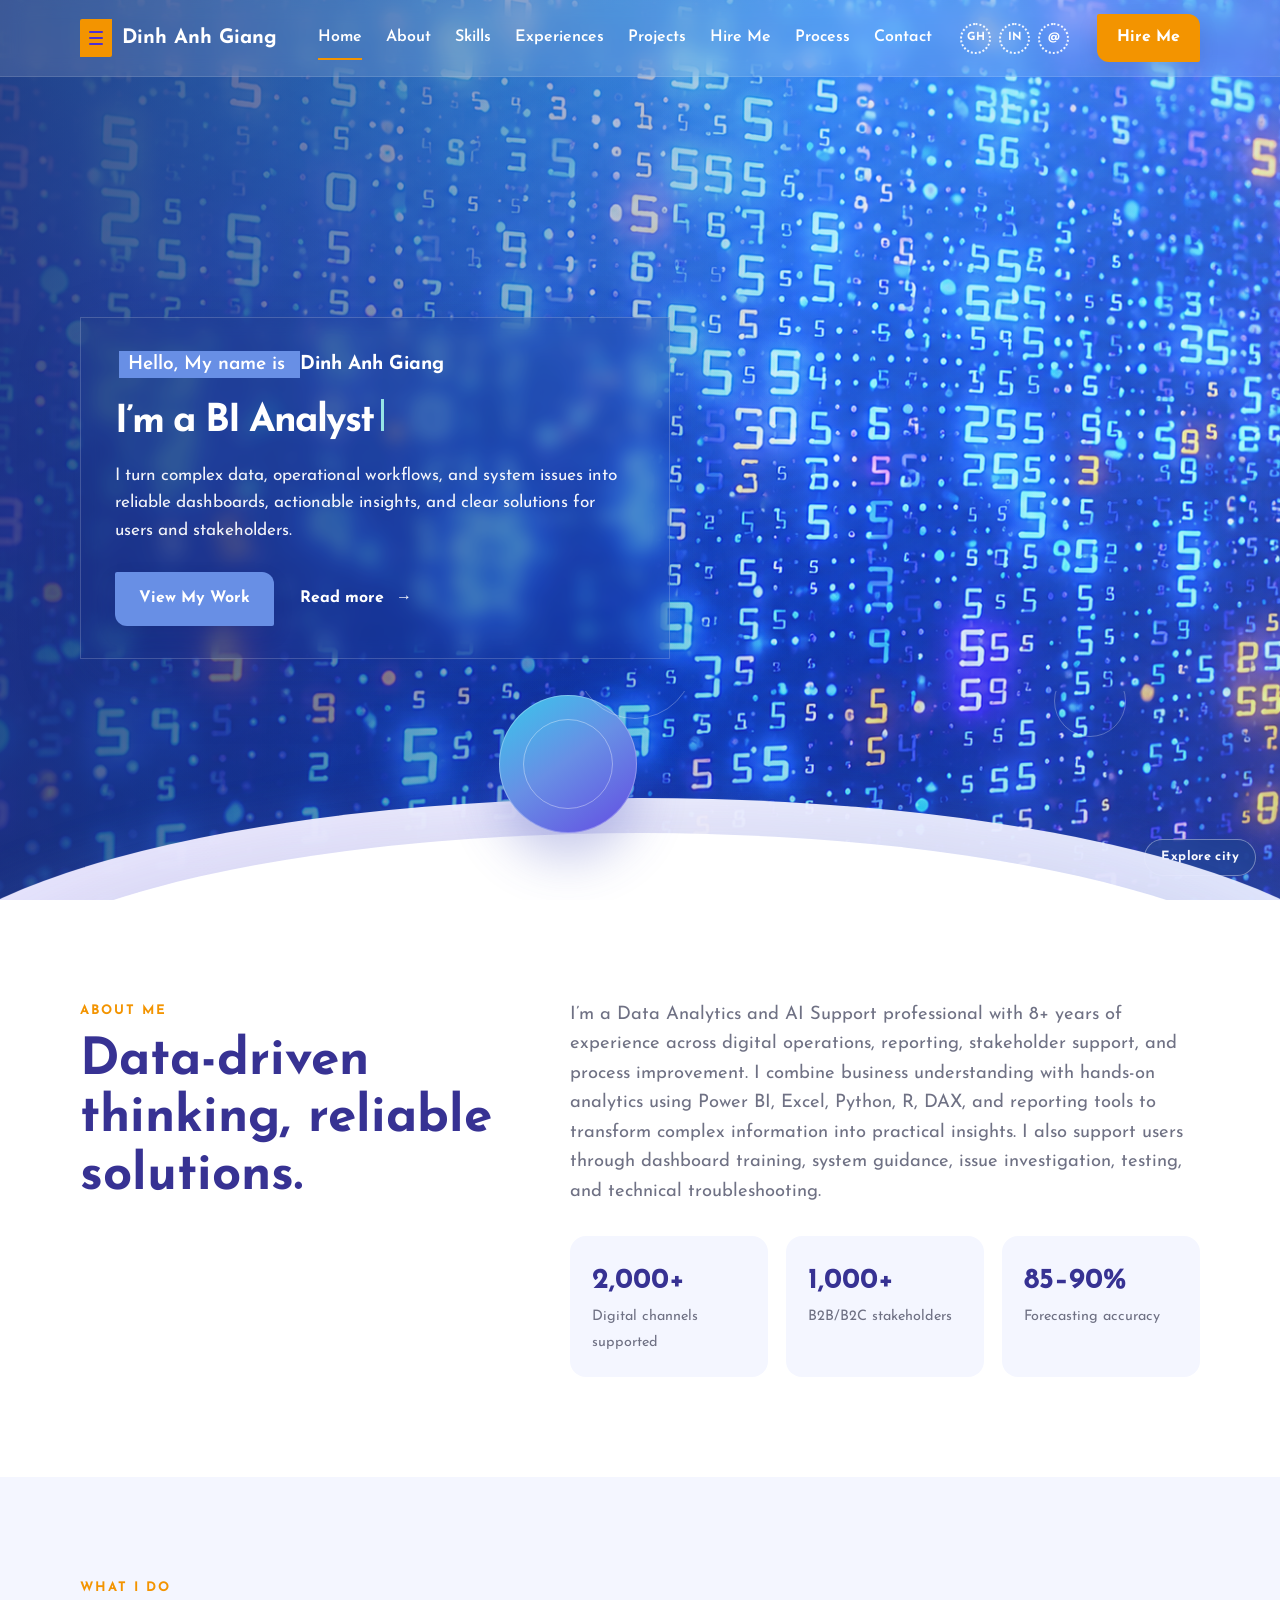
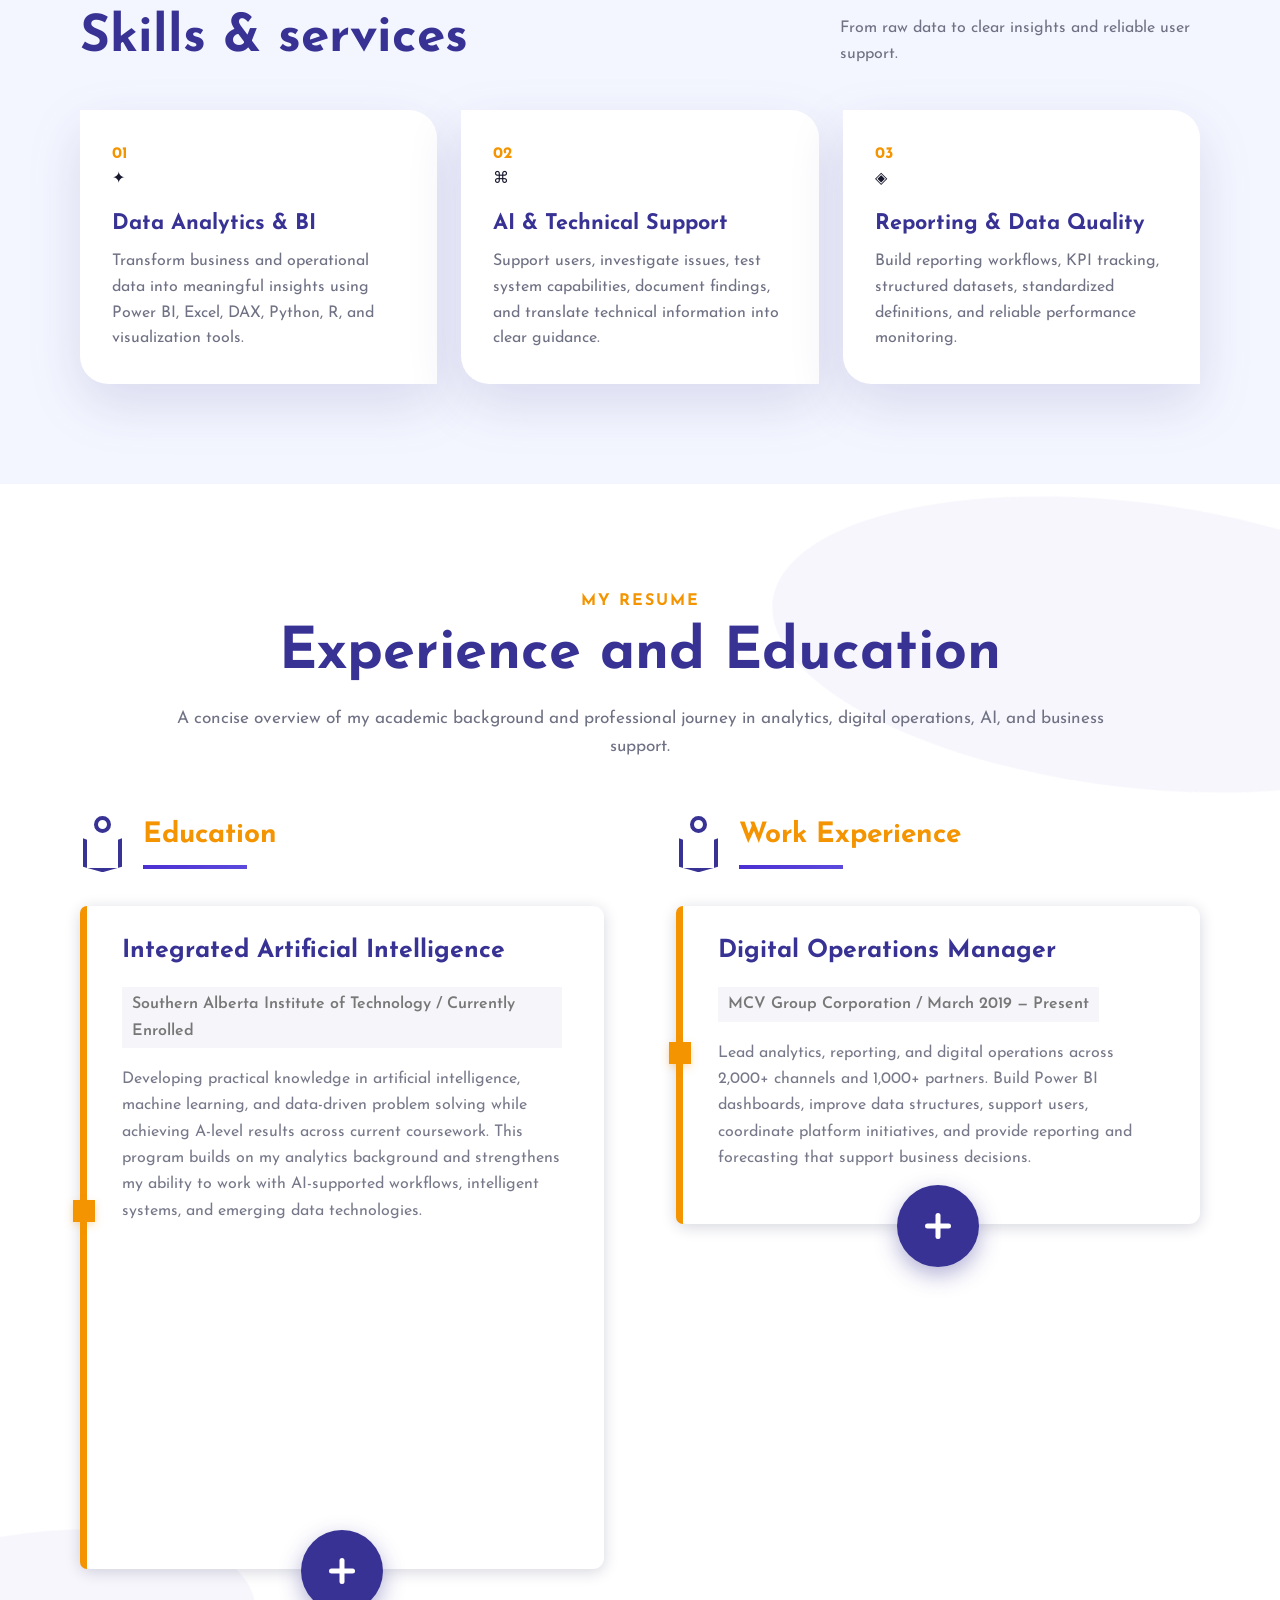
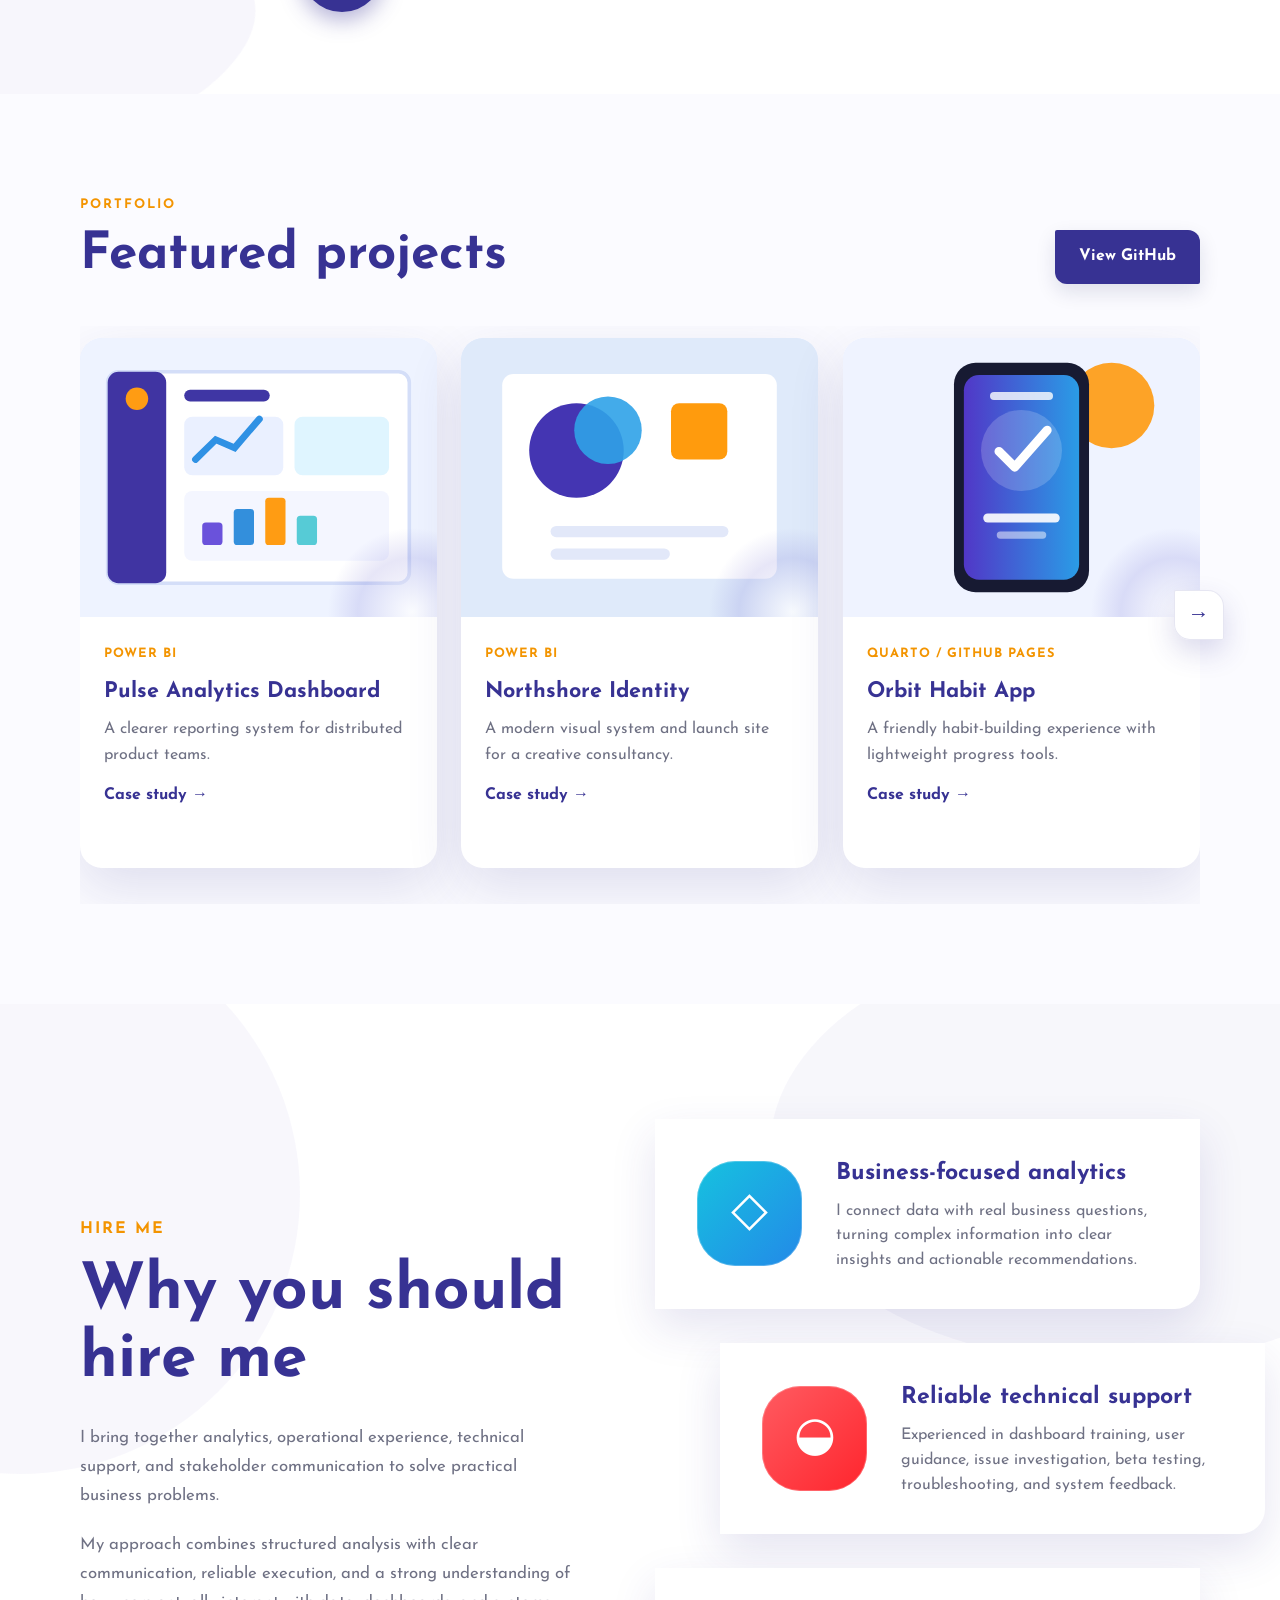
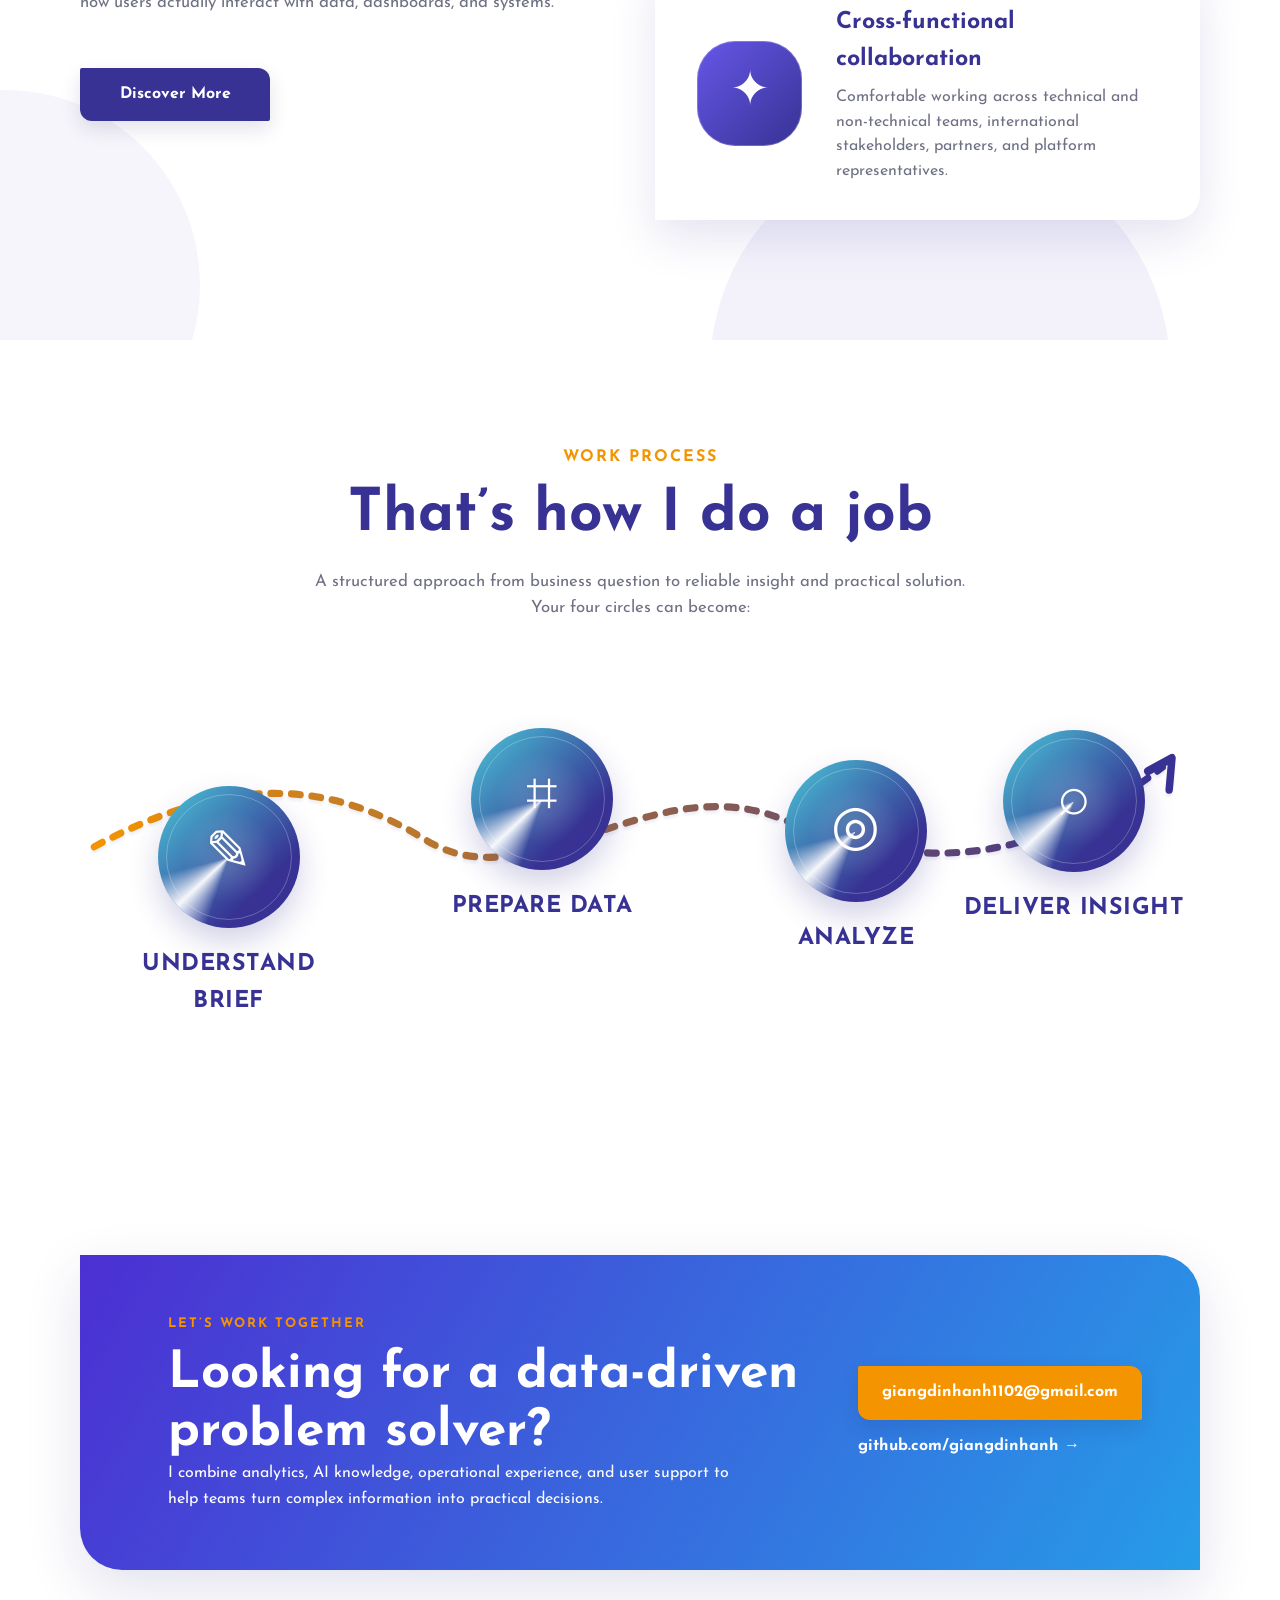
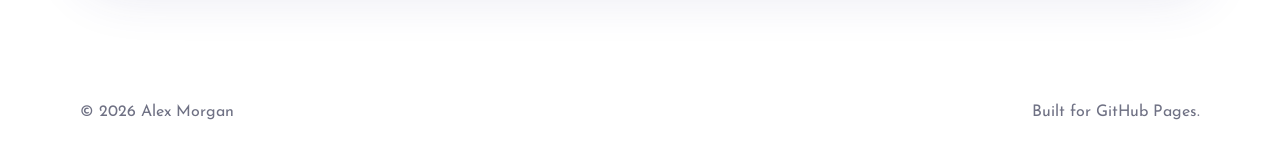
==== commit ef66f832: "Update index.html content" ====
--- a/index.html
+++ b/index.html
@@ -27,7 +27,7 @@
         <a class="reveal-nav" href="#about">About</a>
         <a class="reveal-nav" href="#skills">Skills</a>
         <a class="reveal-nav" href="#experience">Experiences</a>
-        <a class="reveal-nav" href="#work">Portfolio</a>
+        <a class="reveal-nav" href="#work">Projects</a>
         <a class="reveal-nav" href="#hire-me">Hire Me</a>
         <a class="reveal-nav" href="#process">Process</a>
         <a class="reveal-nav" href="#contact">Contact</a>
@@ -380,22 +380,22 @@
         <div class="hire-copy reveal">
           <span class="kicker">Hire me</span>
           <h2>Why you should hire me</h2>
-          <p>I turn complex ideas into polished digital experiences that feel clear, useful, and visually memorable.</p>
-          <p>My process combines research, interface design, prototyping, and front-end execution, so the final result stays consistent from first concept through launch.</p>
+          <p>I bring together analytics, operational experience, technical support, and stakeholder communication to solve practical business problems.</p>
+          <p>My approach combines structured analysis with clear communication, reliable execution, and a strong understanding of how users actually interact with data, dashboards, and systems.</p>
           <a class="button button-purple magnetic" href="#contact">Discover More</a>
         </div>
         <div class="hire-cards" aria-label="Reasons to hire me">
           <article class="hire-card reveal">
             <div class="hire-card-icon icon-cyan" aria-hidden="true">◇</div>
-            <div><h3>Designer for ambitious teams</h3><p>Thoughtful systems, strong visual hierarchy, and interfaces built around real user goals.</p></div>
+            <div><h3>Business-focused analytics</h3><p>I connect data with real business questions, turning complex information into clear insights and actionable recommendations.</p></div>
           </article>
           <article class="hire-card reveal">
             <div class="hire-card-icon icon-red" aria-hidden="true">◒</div>
-            <div><h3>Responsive front-end development</h3><p>Fast, accessible implementation with careful attention to motion, spacing, and detail.</p></div>
+            <div><h3>Reliable technical support</h3><p>Experienced in dashboard training, user guidance, issue investigation, beta testing, troubleshooting, and system feedback.</p></div>
           </article>
           <article class="hire-card reveal">
             <div class="hire-card-icon icon-violet" aria-hidden="true">✦</div>
-            <div><h3>Reliable creative collaboration</h3><p>Clear communication, organized handoff, and an iterative approach that keeps projects moving.</p></div>
+            <div><h3>Cross-functional collaboration</h3><p>Comfortable working across technical and non-technical teams, international stakeholders, partners, and platform representatives.</p></div>
           </article>
         </div>
       </div>
@@ -406,7 +406,9 @@
         <header class="process-heading reveal">
           <span class="kicker">Work process</span>
           <h2>That’s how I do a job</h2>
-          <p>A focused four-step path from early discovery to a refined, launch-ready design.</p>
+          <p>A structured approach from business question to reliable insight and practical solution.</p>
+          <p>Your four circles can become:</p>
+
         </header>
         <div class="process-map reveal">
           <svg class="process-path" viewBox="0 0 1200 230" preserveAspectRatio="none" aria-hidden="true">
@@ -421,19 +423,19 @@
           </svg>
           <div class="process-step step-one">
             <div class="process-circle"><span class="process-flash"></span><span class="process-icon">✎</span></div>
-            <h3>Design Plan</h3>
+            <h3>UNDERSTAND BRIEF</h3>
           </div>
           <div class="process-step step-two">
             <div class="process-circle"><span class="process-flash"></span><span class="process-icon">⌗</span></div>
-            <h3>Build Design</h3>
+            <h3>PREPARE DATA</h3>
           </div>
           <div class="process-step step-three">
             <div class="process-circle"><span class="process-flash"></span><span class="process-icon">◎</span></div>
-            <h3>Understand Brief</h3>
+            <h3>ANALYZE</h3>
           </div>
           <div class="process-step step-four">
             <div class="process-circle"><span class="process-flash"></span><span class="process-icon">⌕</span></div>
-            <h3>Research</h3>
+            <h3>DELIVER INSIGHT</h3>
           </div>
         </div>
       </div>
@@ -442,8 +444,8 @@
     <section class="section contact-section" id="contact">
       <div class="container contact-card reveal">
         <div class="contact-orbit" aria-hidden="true"><span></span></div>
-        <div><span class="kicker">Let’s work together</span><h2>Have a project in mind?</h2><p>Tell me what you’re building, your timeline, and what success looks like.</p></div>
-        <div class="contact-actions"><a class="button button-orange magnetic" href="mailto:hello@example.com">hello@example.com</a><a class="text-link light" href="https://github.com/" target="_blank" rel="noreferrer">github.com/yourname →</a></div>
+        <div><span class="kicker">Let’s work together</span><h2>Looking for a data-driven problem solver?</h2><p>I combine analytics, AI knowledge, operational experience, and user support to help teams turn complex information into practical decisions.</p></div>
+        <div class="contact-actions"><a class="button button-orange magnetic" href="mailto:hello@example.com">giangdinhanh1102@gmail.com</a><a class="text-link light" href="https://github.com/giangdinhanh" target="_blank" rel="noreferrer">github.com/giangdinhanh →</a></div>
       </div>
     </section>
   </main>
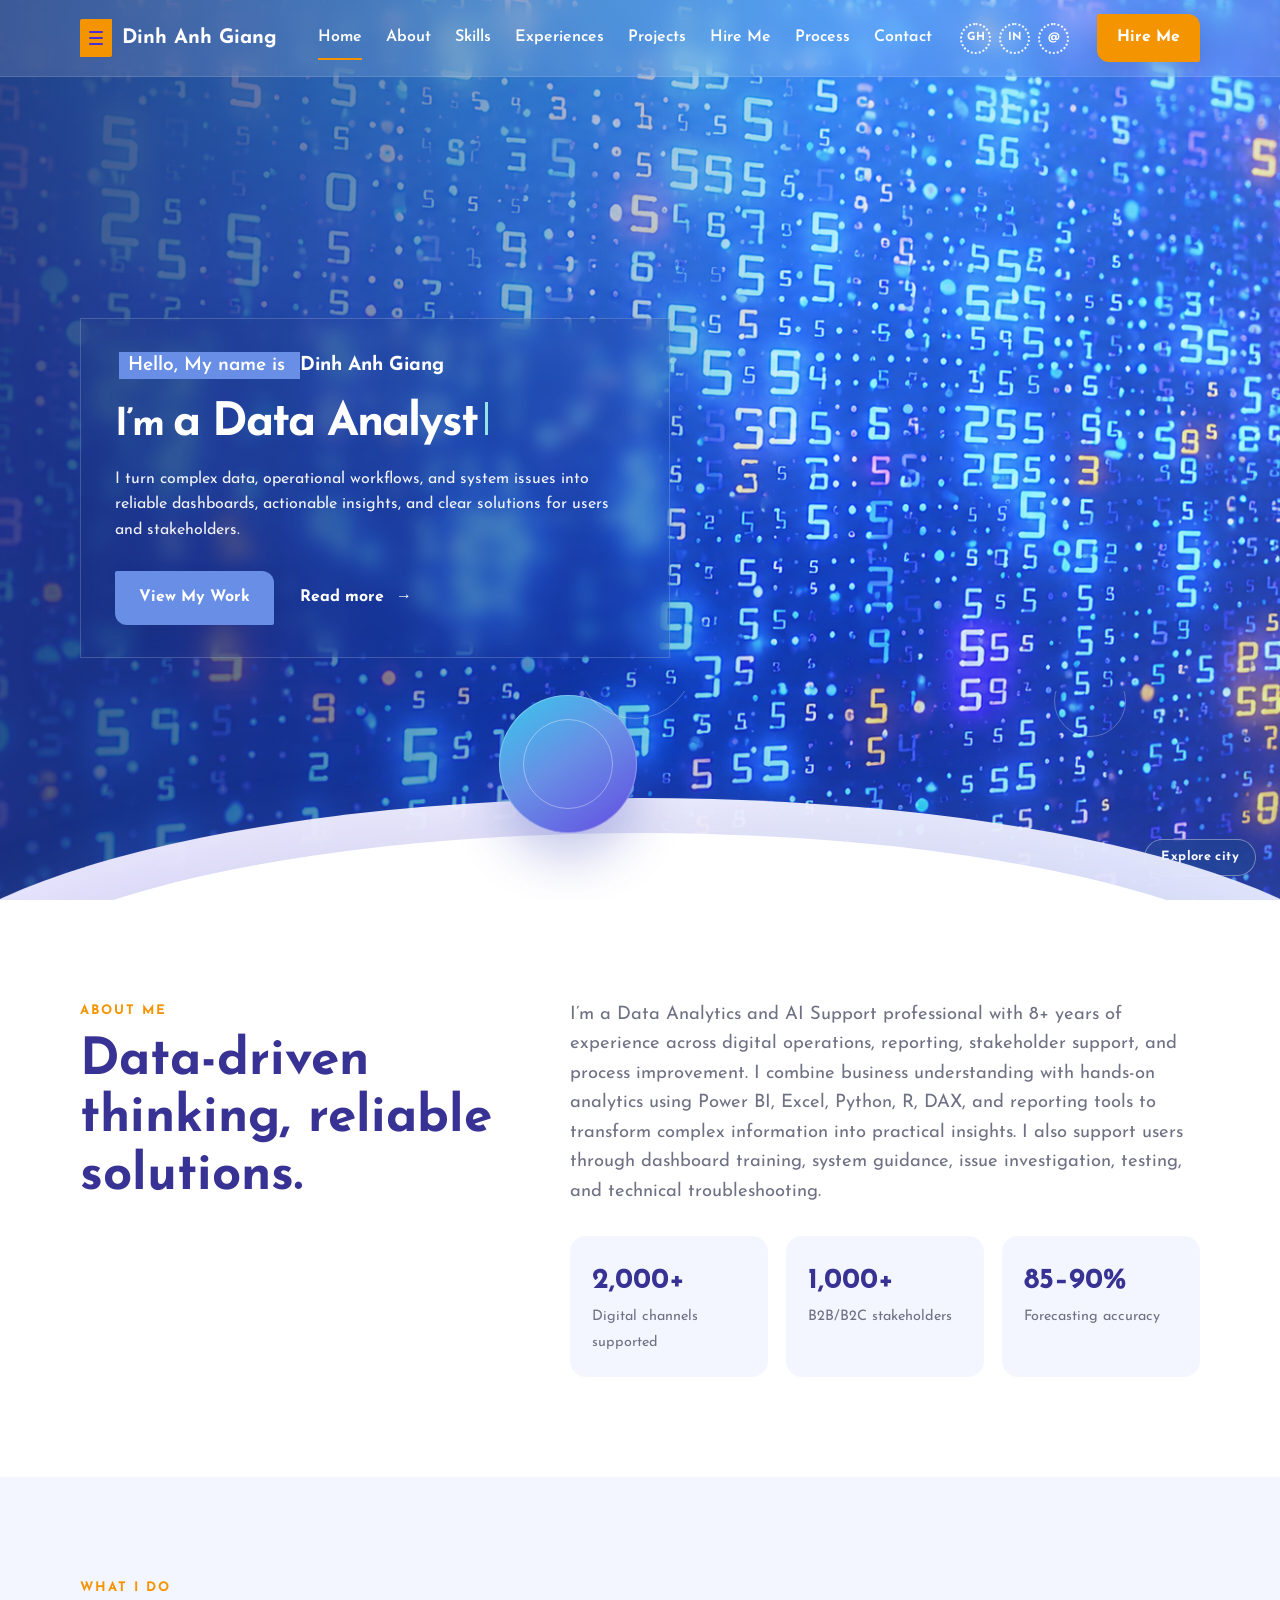
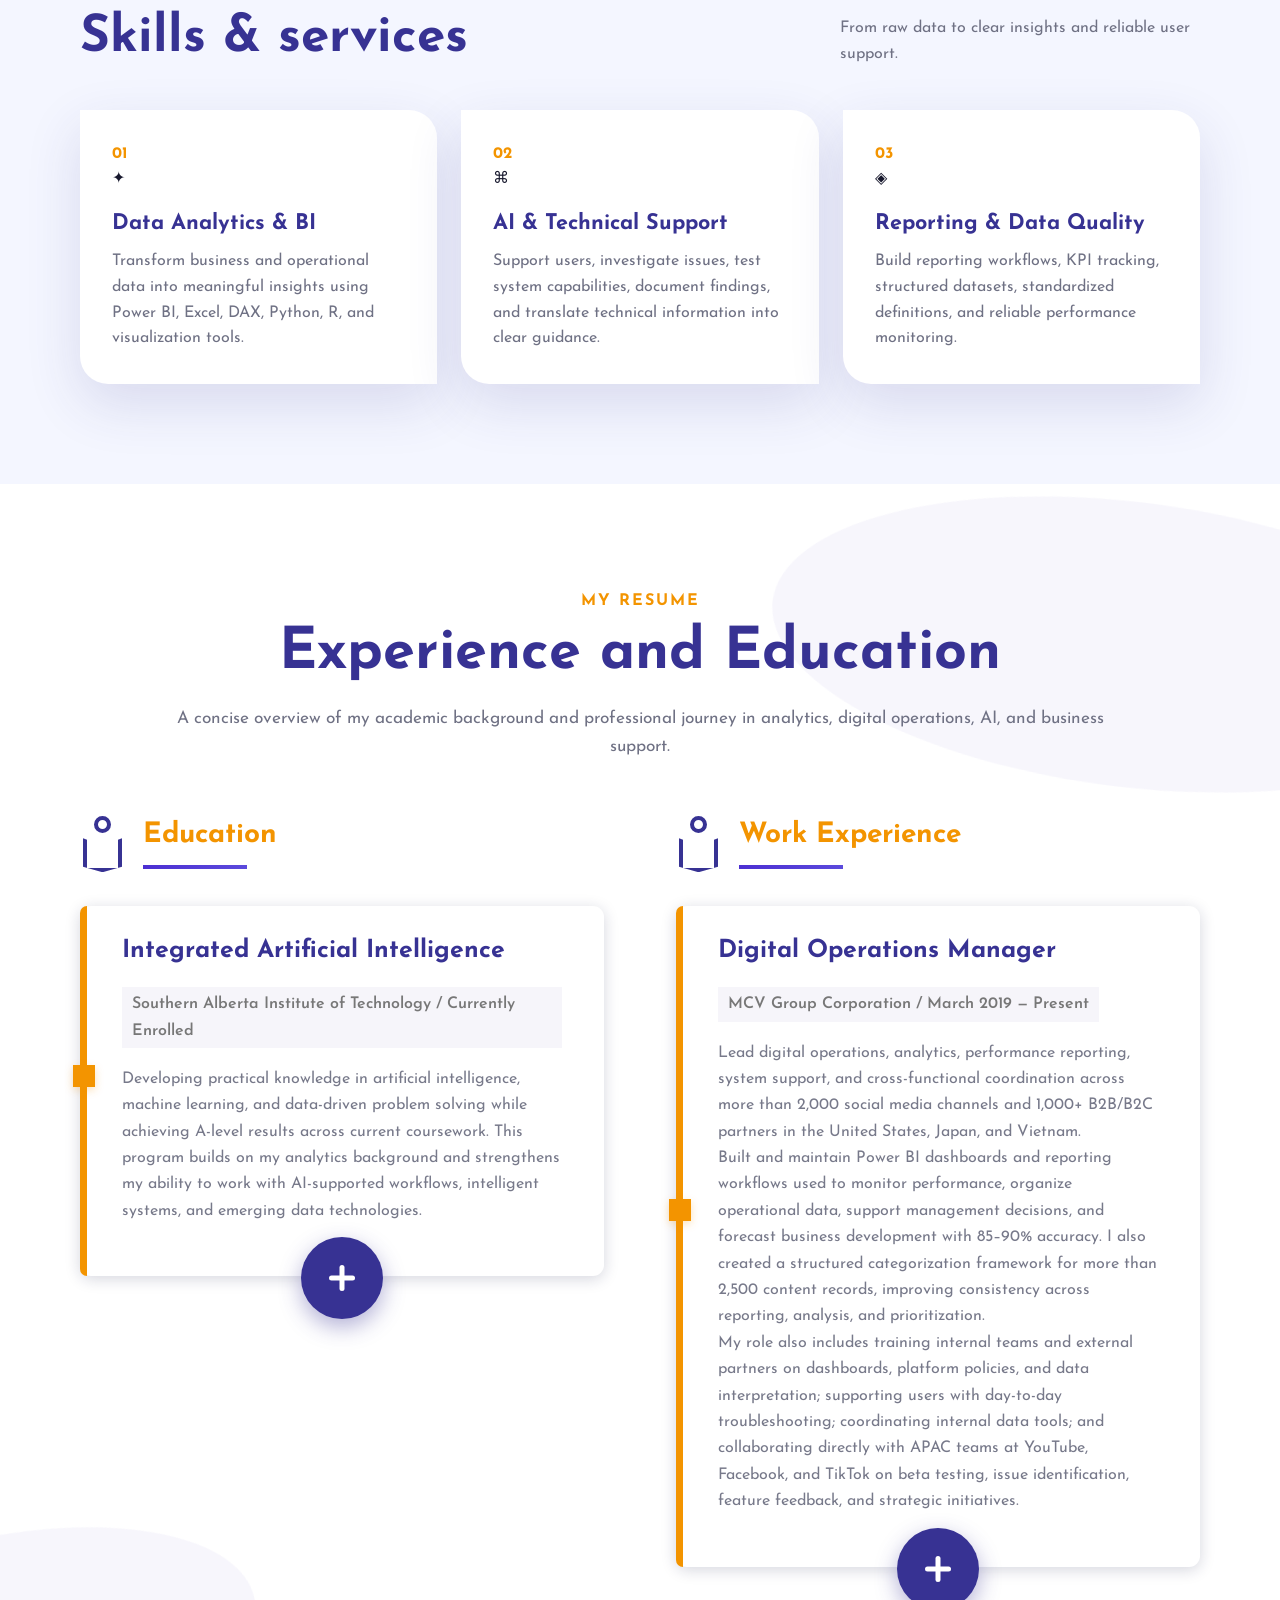
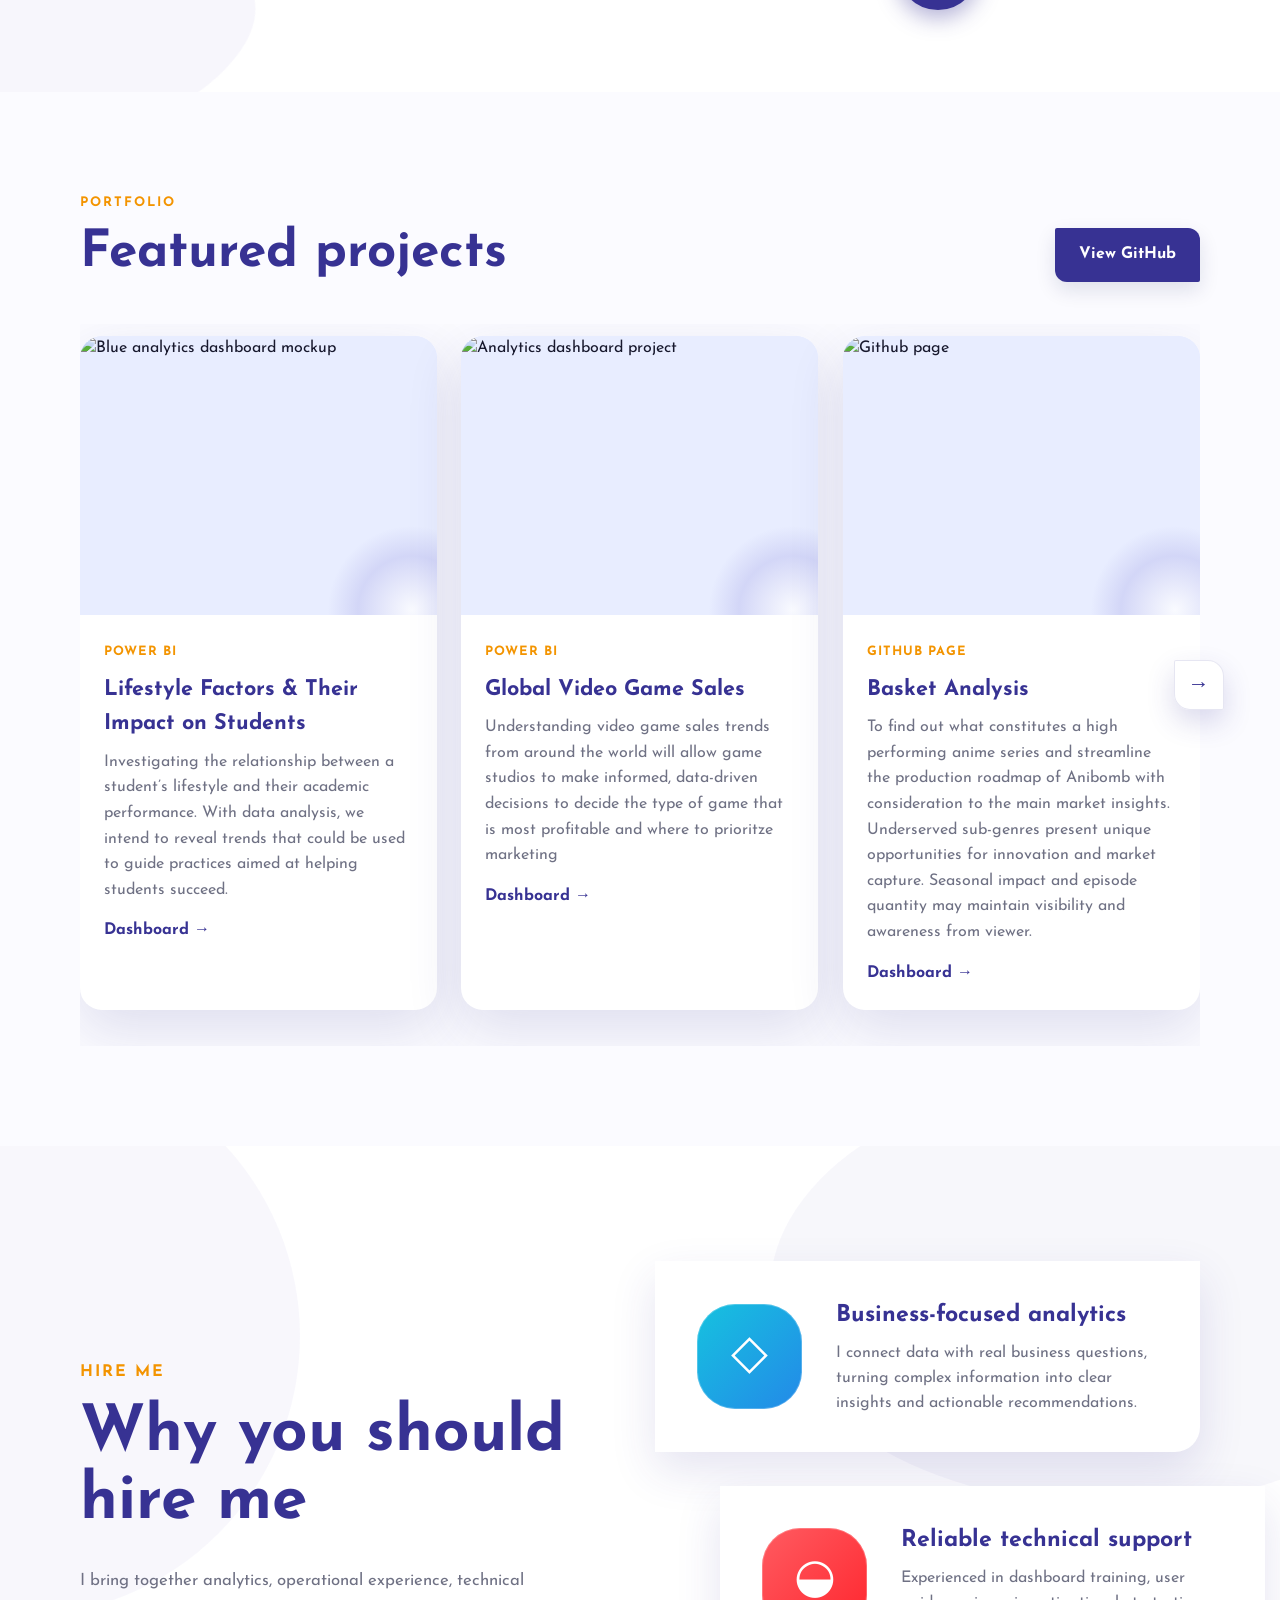
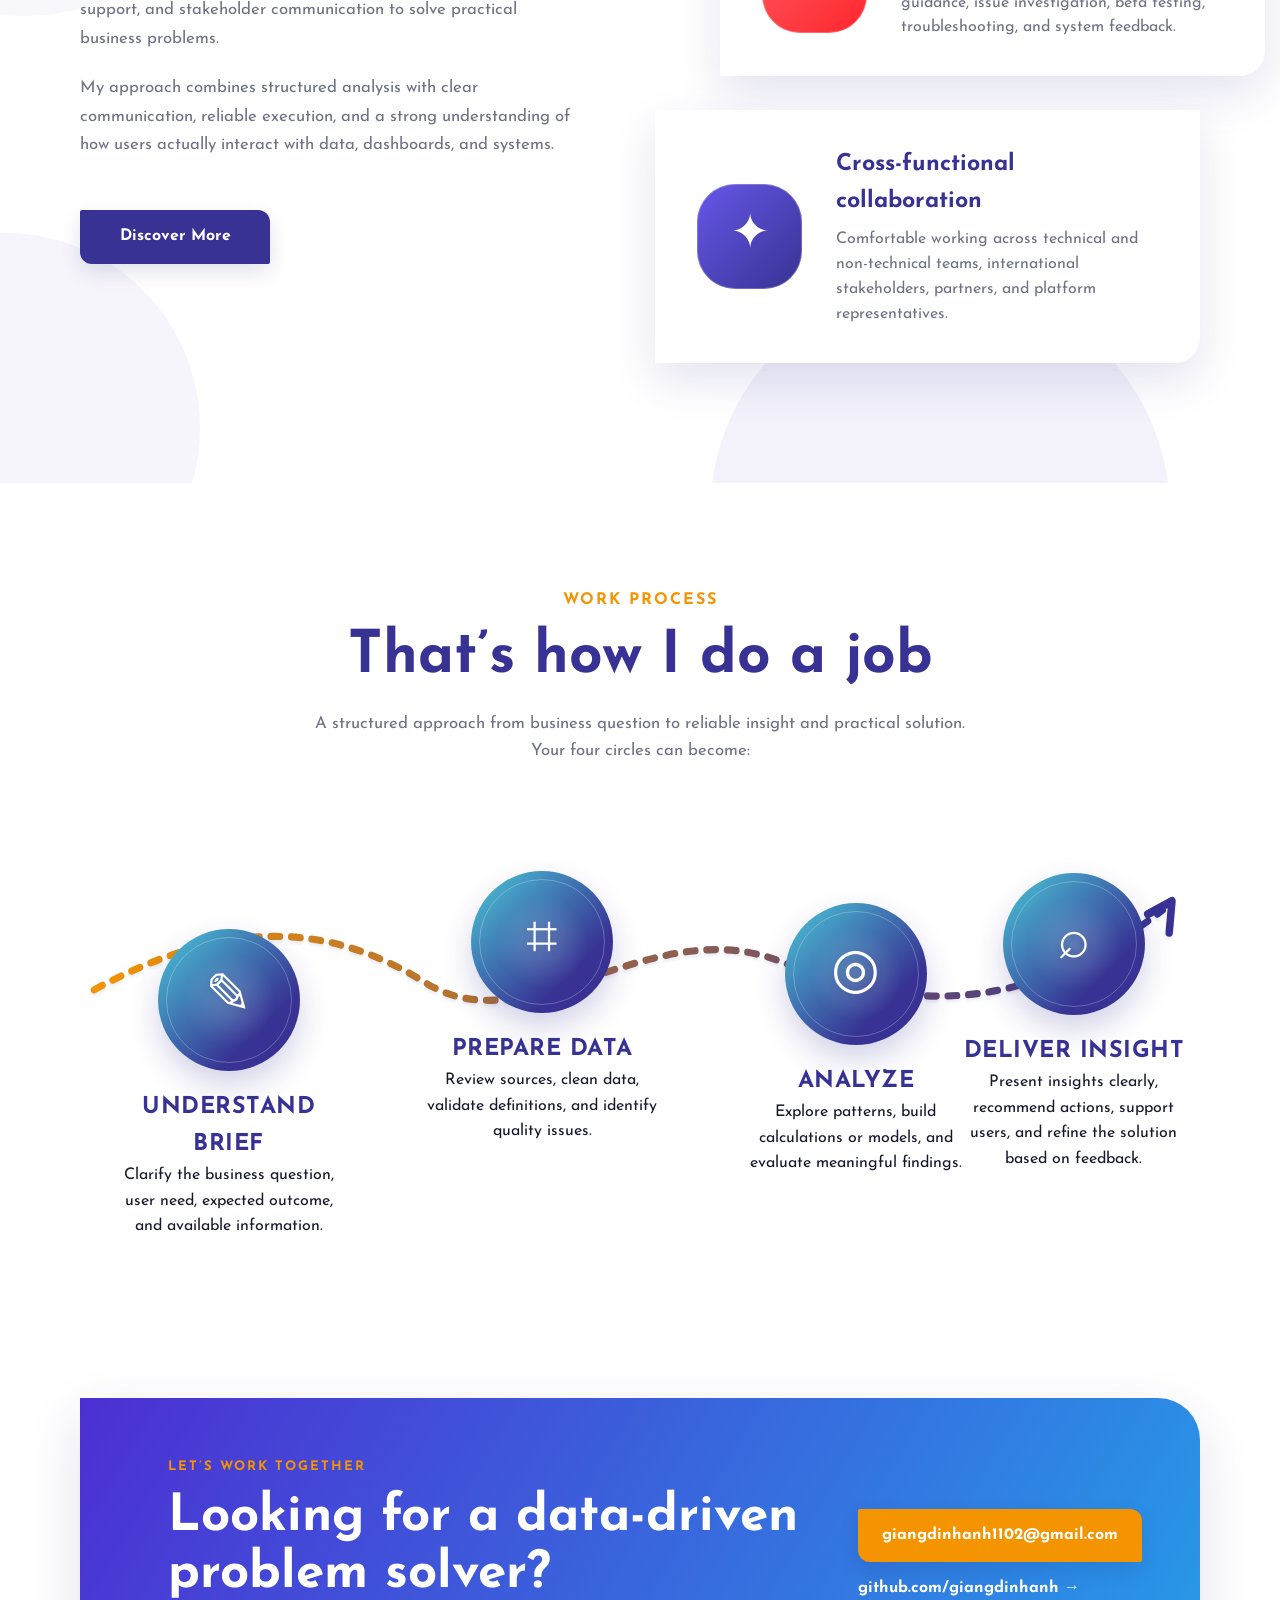
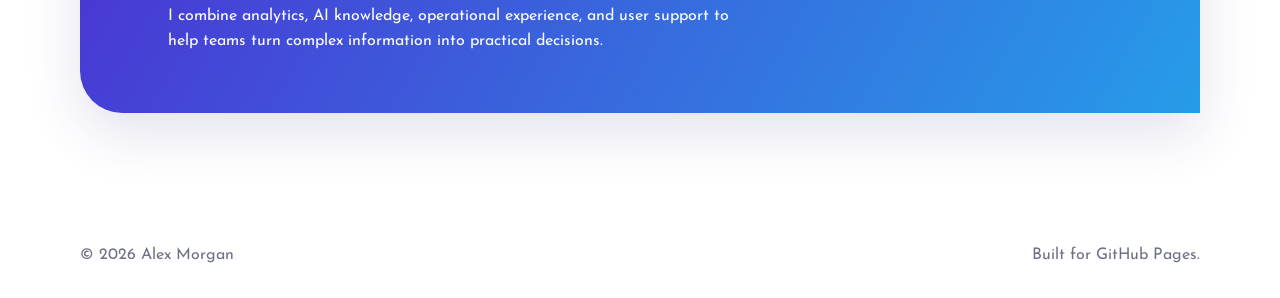
==== commit 2ce7af23: "update content & light flash in process" ====
--- a/index.html
+++ b/index.html
@@ -193,13 +193,16 @@
               <div class="resume-summary">
                 <h4>Digital Operations Manager</h4>
                 <p class="resume-meta">MCV Group Corporation / March 2019 — Present</p>
-                <p>Lead analytics, reporting, and digital operations across 2,000+ channels and 1,000+ partners. Build Power BI dashboards, improve data structures, support users, coordinate platform initiatives, and provide reporting and forecasting that support business decisions.</p>
+                <p>Lead digital operations, analytics, performance reporting, system support, and cross-functional coordination across more than 2,000 social media channels and 1,000+ B2B/B2C partners in the United States, Japan, and Vietnam.</p>
+                <p>Built and maintain Power BI dashboards and reporting workflows used to monitor performance, organize operational data, support management decisions, and forecast business development with 85–90% accuracy. I also created a structured categorization framework for more than 2,500 content records, improving consistency across reporting, analysis, and prioritization.</p>
+                <p>My role also includes training internal teams and external partners on dashboards, platform policies, and data interpretation; supporting users with day-to-day troubleshooting; coordinating internal data tools; and collaborating directly with APAC teams at YouTube, Facebook, and TikTok on beta testing, issue identification, feature feedback, and strategic initiatives.</p>
               </div>
               <div class="resume-extra" id="experience-more">
                 <div class="resume-entry">
                   <h4>Social Media Executive</h4>
                   <p class="resume-meta">Blueseed Group / April 2018 — February 2019</p>
-                  <p>Used Excel and Google Sheets to analyze campaign performance, benchmarks, audiences, and advertising results. Helped increase engagement by 25%+, achieve 110% of KPI, and remain under 70% of budget.</p>
+                  <p>Planned and executed client social media activities using Excel and Google Sheets for research, benchmark analysis, audience targeting, platform selection, campaign tracking, and performance reporting.</p>
+                  <p>Monitored results through daily and weekly reports, identified performance opportunities, and adjusted advertising activities to increase engagement by at least 25%, achieve 110% of KPI, and use less than 70% of the allocated budget.</p>
                 </div>
                 <!-- <div class="resume-entry">
                   <h4>Junior Visual Designer</h4>
@@ -237,22 +240,22 @@
               ====================================================== -->
               <article class="project-card reveal tilt-card">
                 <div class="project-media">
-                  <img src="assets/project-dashboard.svg" alt="Blue analytics dashboard mockup">
+                  <img src="assets/student_dashboard.png" alt="Blue analytics dashboard mockup">
                   <span class="project-glow"></span>
                 </div>
                 <div class="project-body">
                   <span>Power BI</span>
-                  <h3>Pulse Analytics Dashboard</h3>
-                  <p>A clearer reporting system for distributed product teams.</p>
+                  <h3>Lifestyle Factors & Their Impact on Students</h3>
+                  <p>Investigating the relationship between a student’s lifestyle and their academic performance. With data analysis, we intend to reveal trends that could be used to guide practices aimed at helping students succeed.</p>
                   <a
                     class="case-study-toggle"
                     href="#"
-                    data-project-title="Pulse Analytics Dashboard"
+                    data-project-title="Lifestyle Factors & Their Impact on Students"
                     data-project-platform="Microsoft Power BI"
                     data-embed-url="https://app.powerbi.com/view?r=eyJrIjoiYzQzMmQ1M2YtMGQ0Ni00YzE4LWE5MGEtZWZmMGM4Y2NmMzhmIiwidCI6ImY1MmYyMTgzLTlmNjctNGFkMi1iNjU2LTZmNzU0ZmUxOTZjYiIsImMiOjZ9"
                     aria-expanded="false"
                   >
-                    Case study →
+                    Dashboard →
                   </a>
                 </div>
               </article>
@@ -264,22 +267,22 @@
               ====================================================== -->
               <article class="project-card reveal tilt-card">
                 <div class="project-media">
-                  <img src="assets/project-brand.svg" alt="Analytics dashboard project">
+                  <img src="assets/video_game_sales.png" alt="Analytics dashboard project">
                   <span class="project-glow"></span>
                 </div>
                 <div class="project-body">
                   <span>Power BI</span>
-                  <h3>Northshore Identity</h3>
-                  <p>A modern visual system and launch site for a creative consultancy.</p>
+                  <h3>Global Video Game Sales</h3>
+                  <p>Understanding video game sales trends from around the world will allow game studios to make informed, data-driven decisions to decide the type of game that is most profitable and where to prioritze marketing</p>
                   <a
                     class="case-study-toggle"
                     href="#"
-                    data-project-title="Northshore Identity"
+                    data-project-title="Global Video Game Sales"
                     data-project-platform="Microsoft Power BI"
                     data-embed-url="https://app.powerbi.com/view?r=eyJrIjoiNmYyNjdiNGEtZTgwMi00OGNiLWI4NjAtZDdhMTI5ZjdjMDJkIiwidCI6ImY1MmYyMTgzLTlmNjctNGFkMi1iNjU2LTZmNzU0ZmUxOTZjYiIsImMiOjZ9"
                     aria-expanded="false"
                   >
-                    Case study →
+                    Dashboard →
                   </a>
                 </div>
               </article>
@@ -291,22 +294,22 @@
               ====================================================== -->
               <article class="project-card reveal tilt-card">
                 <div class="project-media">
-                  <img src="assets/project-mobile.svg" alt="Interactive Quarto project">
+                  <img src="assets/anibomb.png" alt="Github page">
                   <span class="project-glow"></span>
                 </div>
                 <div class="project-body">
-                  <span>Quarto / GitHub Pages</span>
-                  <h3>Orbit Habit App</h3>
-                  <p>A friendly habit-building experience with lightweight progress tools.</p>
+                  <span>GitHub Page</span>
+                  <h3>Basket Analysis</h3>
+                  <p>To find out what constitutes a high performing anime series and streamline the production roadmap of Anibomb with consideration to the main market insights. Underserved sub-genres present unique opportunities for innovation and market capture. Seasonal impact and episode quantity may maintain visibility and awareness from viewer.</p>
                   <a
                     class="case-study-toggle"
                     href="#"
-                    data-project-title="Orbit Habit App"
-                    data-project-platform="Quarto on GitHub Pages"
+                    data-project-title="Basket Analysis"
+                    data-project-platform="GitHub Page"
                     data-embed-url="https://giangdinhanh.github.io/2025animefinalproject/index.html"
                     aria-expanded="false"
                   >
-                    Case study →
+                    Dashboard →
                   </a>
                 </div>
               </article>
@@ -319,13 +322,13 @@
               ====================================================== -->
               <article class="project-card reveal tilt-card">
                 <div class="project-media">
-                  <img src="assets/project-dashboard.svg" alt="Case study 4 dashboard">
+                  <img src="assets/churnguard.png" alt="Case study 4 dashboard">
                   <span class="project-glow"></span>
                 </div>
                 <div class="project-body">
                   <span>Flask</span>
                   <h3>ChurnGuard AI — Flask Integration</h3>
-                  <p>Add the description for your fourth portfolio project here.</p>
+                  <p>ChurnGuard AI is a machine learning-powered solution designed to predict and prevent customer churn for businesses. This case study explores the integration of the ChurnGuard AI model with a Flask backend, enabling real-time predictions and actionable insights.</p>
                   <a
                     class="case-study-toggle"
                     href="#"
@@ -334,11 +337,45 @@
                     data-embed-url="https://churnguard-ai-hzl2.onrender.com/"
                     aria-expanded="false"
                   >
-                    Case study →
+                    Dashboard →
                   </a>
                 </div>
               </article>
               <!-- END CASE STUDY 4 -->
+
+
+               <!-- =====================================================
+               CASE STUDY 5 — VANCASA
+              ====================================================== -->
+              <article class="project-card reveal tilt-card">
+                <div class="project-media">
+                  <img src="assets/vancasa_preview.png" alt="Vancasa Vancouver Airbnb prediction platform">
+                  <span class="project-glow"></span>
+                </div>
+
+                <div class="project-body">
+                  <span>Machine Learning / Flask</span>
+
+                  <h3>Vancasa</h3>
+
+                  <p>
+                    A Vancouver Airbnb analytics and prediction platform designed to explore
+                    listing performance, market insights, and data-driven recommendations.
+                  </p>
+
+                  <a
+                    class="case-study-toggle"
+                    href="#"
+                    data-project-title="Vancasa"
+                    data-project-platform="Flask / Machine Learning"
+                    data-embed-url="https://vancasa.nobittech.com/"
+                    aria-expanded="false"
+                  >
+                    Dashboard →
+                  </a>
+                </div>
+              </article>
+              <!-- END CASE STUDY 5 -->
 
             </div>
           </div>
@@ -424,18 +461,22 @@
           <div class="process-step step-one">
             <div class="process-circle"><span class="process-flash"></span><span class="process-icon">✎</span></div>
             <h3>UNDERSTAND BRIEF</h3>
+            <p>Clarify the business question, user need, expected outcome, and available information.</p>
           </div>
           <div class="process-step step-two">
             <div class="process-circle"><span class="process-flash"></span><span class="process-icon">⌗</span></div>
             <h3>PREPARE DATA</h3>
+            <p>Review sources, clean data, validate definitions, and identify quality issues.</p>
           </div>
           <div class="process-step step-three">
             <div class="process-circle"><span class="process-flash"></span><span class="process-icon">◎</span></div>
             <h3>ANALYZE</h3>
+            <p>Explore patterns, build calculations or models, and evaluate meaningful findings.</p>
           </div>
           <div class="process-step step-four">
             <div class="process-circle"><span class="process-flash"></span><span class="process-icon">⌕</span></div>
             <h3>DELIVER INSIGHT</h3>
+            <p>Present insights clearly, recommend actions, support users, and refine the solution based on feedback.</p>
           </div>
         </div>
       </div>
--- a/styles.css
+++ b/styles.css
@@ -1,6 +1,10 @@
 :root{--purple:#4c2fd2;--blue:#269ce8;--navy:#373293;--orange:#f39400;--ink:#17182d;--muted:#6f7184;--soft:#f4f6ff;--white:#fff;--shadow:0 20px 55px rgba(47,52,132,.14)}
-*{box-sizing:border-box;margin:0;padding:0}html{scroll-behavior:smooth}body{font-family:'Josefin Sans',sans-serif;color:var(--ink);background:#fff;line-height:1.6;overflow-x:hidden}img{display:block;max-width:100%}a{text-decoration:none;color:inherit}.container{width:min(1120px,calc(100% - 40px));margin-inline:auto}.site-header{position:absolute;inset:0 0 auto;z-index:20;background:rgba(255,255,255,.12);border-bottom:1px solid rgba(255,255,255,.13);backdrop-filter:blur(10px)}.nav-wrap{height:76px;display:flex;align-items:center;gap:28px}.brand{display:flex;align-items:center;gap:10px;color:#fff;font-weight:700;font-size:1.25rem;white-space:nowrap}.brand-icon{display:grid;place-items:center;width:32px;height:38px;background:var(--orange);color:var(--purple);font-size:1.4rem}.site-nav{display:flex;gap:24px;margin-left:auto}.site-nav a{color:#fff;font-weight:600;position:relative}.site-nav a:after{content:"";position:absolute;left:0;bottom:-9px;width:0;height:2px;background:var(--orange);transition:.25s}.site-nav a:hover:after,.site-nav a.active:after{width:100%}.button{display:inline-flex;align-items:center;justify-content:center;padding:14px 24px;border-radius:2px 12px 2px 12px;font-weight:700;transition:.25s;box-shadow:0 8px 20px rgba(20,25,80,.12)}.button:hover{transform:translateY(-3px)}.button-orange{background:var(--orange);color:#fff}.button-purple{background:var(--navy);color:#fff}.nav-cta{padding:11px 20px}.menu-toggle{display:none}.hero{position:relative;min-height:760px;color:#fff;background:linear-gradient(115deg,var(--purple),var(--blue));overflow:hidden;padding-top:76px}.hero-grid{display:grid;grid-template-columns:1fr 1fr;align-items:center;min-height:650px;position:relative;z-index:3}.hero-copy{padding-top:20px}.eyebrow{font-size:1.2rem;font-weight:600}.eyebrow span{background:var(--orange);padding:4px 9px;margin-left:4px}.hero h1{font-size:clamp(1.8rem,3vw,3.5rem);#typed-role{font: size 1.2em;
-}line-height:1.02;margin:18px 0 20px;letter-spacing:-2px}.hero-text{max-width:560px;font-size:1.08rem}.hero-actions{display:flex;align-items:center;gap:26px;margin-top:28px}.text-link{font-weight:700;color:var(--navy)}.text-link span{margin-left:7px}.hero .text-link{color:#fff}.hero-visual{position:relative;min-height:540px;display:grid;place-items:center}.portrait-shell{width:min(500px,90%);aspect-ratio:1;border-radius:48% 52% 46% 54% / 57% 44% 56% 43%;overflow:hidden;background:#fff;box-shadow:0 35px 65px rgba(15,22,90,.28);animation:float 5s ease-in-out infinite}.portrait-shell img{width:100%;height:100%;object-fit:cover}.floating-card{position:absolute;background:#fff;color:var(--navy);padding:14px 17px;border-radius:15px;box-shadow:var(--shadow);display:flex;flex-direction:column}.floating-card strong{font-size:1.45rem}.floating-card span{font-size:.78rem;color:var(--muted)}.card-one{left:1%;top:25%}.card-two{right:1%;bottom:18%}.hero-orb{position:absolute;border-radius:50%;filter:blur(.2px);opacity:.5}.hero-orb-a{width:130px;height:130px;right:-20px;top:-25px;background:linear-gradient(#17e3e7,#7853e8)}.hero-orb-b{width:90px;height:90px;left:35%;bottom:140px;background:linear-gradient(135deg,#02e4ed,#6547dc)}.hero-wave{position:absolute;bottom:-1px;left:-3%;width:106%;height:160px;background:#fff;border-radius:50% 50% 0 0 / 100% 100% 0 0;transform:translateY(70%)}.section{padding:100px 0}.split-grid,.timeline-layout{display:grid;grid-template-columns:.8fr 1.2fr;gap:70px}.kicker{display:block;color:var(--orange);font-weight:700;text-transform:uppercase;letter-spacing:2px;font-size:.82rem;margin-bottom:12px}.section h2{font-size:clamp(2.1rem,4vw,3.5rem);line-height:1.12;color:var(--navy)}.about-copy>p{font-size:1.15rem;color:var(--muted)}.stats-grid{display:grid;grid-template-columns:repeat(3,1fr);gap:18px;margin-top:30px}.stats-grid div{padding:22px;background:var(--soft);border-radius:16px}.stats-grid strong{display:block;color:var(--navy);font-size:1.8rem}.stats-grid span{color:var(--muted);font-size:.9rem}.soft-section{background:var(--soft)}.section-title-row{display:flex;justify-content:space-between;align-items:end;gap:30px;margin-bottom:42px}.section-title-row>p{max-width:360px;color:var(--muted)}.service-grid{display:grid;grid-template-columns:repeat(3,1fr);gap:24px}.service-card{background:#fff;padding:32px;border-radius:0 28px 0 28px;box-shadow:var(--shadow);transition:.25s}.service-card:hover{transform:translateY(-7px)}.service-card>span{color:var(--orange);font-weight:700}.service-card h3{color:var(--navy);font-size:1.35rem;margin:14px 0 8px}.service-card p{color:var(--muted)}.timeline{border-left:2px solid #d9dcf5;padding-left:34px}.timeline-item{position:relative;display:grid;grid-template-columns:120px 1fr;gap:25px;padding:0 0 42px}.timeline-item:before{content:"";position:absolute;left:-43px;top:7px;width:16px;height:16px;border-radius:50%;background:var(--orange);border:5px solid #fff;box-shadow:0 0 0 2px var(--orange)}.year{color:var(--orange);font-weight:700}.timeline h3{color:var(--navy);font-size:1.25rem}.timeline p{color:var(--muted)}.work-section{background:#fbfbff}.project-grid{display:grid;grid-template-columns:repeat(3,1fr);gap:24px}.project-card{overflow:hidden;background:#fff;border-radius:22px;box-shadow:var(--shadow)}.project-card img{aspect-ratio:1.28;object-fit:cover;background:#e8edff}.project-body{padding:24px}.project-body>span{color:var(--orange);font-size:.8rem;text-transform:uppercase;font-weight:700;letter-spacing:1px}.project-body h3{color:var(--navy);font-size:1.35rem;margin:8px 0}.project-body p{color:var(--muted);margin-bottom:15px}.project-body a{color:var(--navy);font-weight:700}.contact-section{padding-top:40px}.contact-card{background:linear-gradient(120deg,var(--purple),var(--blue));color:#fff;border-radius:0 42px 0 42px;padding:58px;display:flex;justify-content:space-between;align-items:center;gap:30px;box-shadow:var(--shadow)}.contact-card h2{color:#fff}.contact-card p{max-width:580px}.contact-actions{display:flex;flex-direction:column;align-items:flex-start;gap:14px}.text-link.light{color:#fff}footer{padding:30px 0;color:var(--muted)}.footer-row{display:flex;justify-content:space-between}.reveal{opacity:0;transform:translateY(25px);transition:opacity .7s ease,transform .7s ease}.reveal.visible{opacity:1;transform:none}@keyframes float{50%{transform:translateY(-12px)}}
+*{box-sizing:border-box;margin:0;padding:0}html{scroll-behavior:smooth}body{font-family:'Josefin Sans',sans-serif;color:var(--ink);background:#fff;line-height:1.6;overflow-x:hidden}img{display:block;max-width:100%}a{text-decoration:none;color:inherit}.container{width:min(1120px,calc(100% - 40px));margin-inline:auto}.site-header{position:absolute;inset:0 0 auto;z-index:20;background:rgba(255,255,255,.12);border-bottom:1px solid rgba(255,255,255,.13);backdrop-filter:blur(10px)}.nav-wrap{height:76px;display:flex;align-items:center;gap:28px}.brand{display:flex;align-items:center;gap:10px;color:#fff;font-weight:700;font-size:1.25rem;white-space:nowrap}.brand-icon{display:grid;place-items:center;width:32px;height:38px;background:var(--orange);color:var(--purple);font-size:1.4rem}.site-nav{display:flex;gap:24px;margin-left:auto}.site-nav a{color:#fff;font-weight:600;position:relative}.site-nav a:after{content:"";position:absolute;left:0;bottom:-9px;width:0;height:2px;background:var(--orange);transition:.25s}.site-nav a:hover:after,.site-nav a.active:after{width:100%}.button{display:inline-flex;align-items:center;justify-content:center;padding:14px 24px;border-radius:2px 12px 2px 12px;font-weight:700;transition:.25s;box-shadow:0 8px 20px rgba(20,25,80,.12)}.button:hover{transform:translateY(-3px)}.button-orange{background:var(--orange);color:#fff}.button-purple{background:var(--navy);color:#fff}.nav-cta{padding:11px 20px}.menu-toggle{display:none}.hero{position:relative;min-height:760px;color:#fff;background:linear-gradient(115deg,var(--purple),var(--blue));overflow:hidden;padding-top:76px}.hero-grid{display:grid;grid-template-columns:1fr 1fr;align-items:center;min-height:650px;position:relative;z-index:3}.hero-copy{padding-top:20px}.eyebrow{font-size:1.2rem;font-weight:600}.eyebrow span{background:var(--orange);padding:4px 9px;margin-left:4px}.hero h1{
+  font-size:clamp(1.8rem,3vw,3.5rem);
+  line-height:1.02;
+  margin:18px 0 20px;
+  letter-spacing:-2px;
+}#typed-role{  font-size:1.2em;}line-height:1.02;margin:18px 0 20px;letter-spacing:-2px}.hero-text{max-width:560px;font-size:1.08rem}.hero-actions{display:flex;align-items:center;gap:26px;margin-top:28px}.text-link{font-weight:700;color:var(--navy)}.text-link span{margin-left:7px}.hero .text-link{color:#fff}.hero-visual{position:relative;min-height:540px;display:grid;place-items:center}.portrait-shell{width:min(500px,90%);aspect-ratio:1;border-radius:48% 52% 46% 54% / 57% 44% 56% 43%;overflow:hidden;background:#fff;box-shadow:0 35px 65px rgba(15,22,90,.28);animation:float 5s ease-in-out infinite}.portrait-shell img{width:100%;height:100%;object-fit:cover}.floating-card{position:absolute;background:#fff;color:var(--navy);padding:14px 17px;border-radius:15px;box-shadow:var(--shadow);display:flex;flex-direction:column}.floating-card strong{font-size:1.45rem}.floating-card span{font-size:.78rem;color:var(--muted)}.card-one{left:1%;top:25%}.card-two{right:1%;bottom:18%}.hero-orb{position:absolute;border-radius:50%;filter:blur(.2px);opacity:.5}.hero-orb-a{width:130px;height:130px;right:-20px;top:-25px;background:linear-gradient(#17e3e7,#7853e8)}.hero-orb-b{width:90px;height:90px;left:35%;bottom:140px;background:linear-gradient(135deg,#02e4ed,#6547dc)}.hero-wave{position:absolute;bottom:-1px;left:-3%;width:106%;height:160px;background:#fff;border-radius:50% 50% 0 0 / 100% 100% 0 0;transform:translateY(70%)}.section{padding:100px 0}.split-grid,.timeline-layout{display:grid;grid-template-columns:.8fr 1.2fr;gap:70px}.kicker{display:block;color:var(--orange);font-weight:700;text-transform:uppercase;letter-spacing:2px;font-size:.82rem;margin-bottom:12px}.section h2{font-size:clamp(2.1rem,4vw,3.5rem);line-height:1.12;color:var(--navy)}.about-copy>p{font-size:1.15rem;color:var(--muted)}.stats-grid{display:grid;grid-template-columns:repeat(3,1fr);gap:18px;margin-top:30px}.stats-grid div{padding:22px;background:var(--soft);border-radius:16px}.stats-grid strong{display:block;color:var(--navy);font-size:1.8rem}.stats-grid span{color:var(--muted);font-size:.9rem}.soft-section{background:var(--soft)}.section-title-row{display:flex;justify-content:space-between;align-items:end;gap:30px;margin-bottom:42px}.section-title-row>p{max-width:360px;color:var(--muted)}.service-grid{display:grid;grid-template-columns:repeat(3,1fr);gap:24px}.service-card{background:#fff;padding:32px;border-radius:0 28px 0 28px;box-shadow:var(--shadow);transition:.25s}.service-card:hover{transform:translateY(-7px)}.service-card>span{color:var(--orange);font-weight:700}.service-card h3{color:var(--navy);font-size:1.35rem;margin:14px 0 8px}.service-card p{color:var(--muted)}.timeline{border-left:2px solid #d9dcf5;padding-left:34px}.timeline-item{position:relative;display:grid;grid-template-columns:120px 1fr;gap:25px;padding:0 0 42px}.timeline-item:before{content:"";position:absolute;left:-43px;top:7px;width:16px;height:16px;border-radius:50%;background:var(--orange);border:5px solid #fff;box-shadow:0 0 0 2px var(--orange)}.year{color:var(--orange);font-weight:700}.timeline h3{color:var(--navy);font-size:1.25rem}.timeline p{color:var(--muted)}.work-section{background:#fbfbff}.project-grid{display:grid;grid-template-columns:repeat(3,1fr);gap:24px}.project-card{overflow:hidden;background:#fff;border-radius:22px;box-shadow:var(--shadow)}.project-card img{aspect-ratio:1.28;object-fit:cover;background:#e8edff}.project-body{padding:24px}.project-body>span{color:var(--orange);font-size:.8rem;text-transform:uppercase;font-weight:700;letter-spacing:1px}.project-body h3{color:var(--navy);font-size:1.35rem;margin:8px 0}.project-body p{color:var(--muted);margin-bottom:15px}.project-body a{color:var(--navy);font-weight:700}.contact-section{padding-top:40px}.contact-card{background:linear-gradient(120deg,var(--purple),var(--blue));color:#fff;border-radius:0 42px 0 42px;padding:58px;display:flex;justify-content:space-between;align-items:center;gap:30px;box-shadow:var(--shadow)}.contact-card h2{color:#fff}.contact-card p{max-width:580px}.contact-actions{display:flex;flex-direction:column;align-items:flex-start;gap:14px}.text-link.light{color:#fff}footer{padding:30px 0;color:var(--muted)}.footer-row{display:flex;justify-content:space-between}.reveal{opacity:0;transform:translateY(25px);transition:opacity .7s ease,transform .7s ease}.reveal.visible{opacity:1;transform:none}@keyframes float{50%{transform:translateY(-12px)}}
 @media(max-width:900px){.site-nav{position:absolute;top:76px;left:20px;right:20px;display:none;flex-direction:column;background:#fff;padding:22px;border-radius:14px;box-shadow:var(--shadow)}.site-nav.open{display:flex}.site-nav a{color:var(--navy)}.menu-toggle{display:block;margin-left:auto;background:transparent;border:1px solid rgba(255,255,255,.5);color:#fff;padding:8px 12px;border-radius:8px}.nav-cta{display:none}.hero-grid{grid-template-columns:1fr;padding-top:65px}.hero{min-height:1000px}.hero-copy{text-align:center}.hero-text{margin-inline:auto}.hero-actions{justify-content:center}.hero-visual{min-height:440px}.portrait-shell{width:min(430px,80%)}.split-grid,.timeline-layout{grid-template-columns:1fr;gap:35px}.service-grid,.project-grid{grid-template-columns:1fr 1fr}.contact-card{flex-direction:column;align-items:flex-start}}
 @media(max-width:620px){.container{width:min(100% - 28px,1120px)}.hero{min-height:900px}.hero-grid{min-height:800px}.hero h1{font-size:3.2rem}.hero-actions{flex-direction:column}.hero-visual{min-height:360px}.floating-card{display:none}.section{padding:75px 0}.stats-grid,.service-grid,.project-grid{grid-template-columns:1fr}.section-title-row{align-items:flex-start;flex-direction:column}.timeline-item{grid-template-columns:1fr;gap:5px}.contact-card{padding:36px 24px}.footer-row{flex-direction:column;gap:5px}}
 @media(prefers-reduced-motion:reduce){html{scroll-behavior:auto}.portrait-shell{animation:none}.reveal{opacity:1;transform:none;transition:none}}
@@ -14,26 +18,133 @@
 .resume-heading .kicker{font-size:1rem;color:var(--orange);margin-bottom:8px}
 .resume-heading h2{font-size:clamp(2.5rem,4.5vw,4rem);color:var(--navy);margin-bottom:18px}
 .resume-heading p{color:var(--muted);font-size:1.08rem}
-.resume-columns{position:relative;z-index:2;display:grid;grid-template-columns:repeat(2,minmax(0,1fr));gap:72px}
+.resume-columns{
+  position:relative;
+  z-index:2;
+  display:grid;
+  grid-template-columns:repeat(2,minmax(0,1fr));
+  gap:72px;
+
+  align-items:start;
+}
 .resume-column-title{display:flex;align-items:center;gap:18px;margin-bottom:34px;color:var(--navy)}
 .resume-column-title h3{font-size:1.75rem;color:var(--orange);line-height:1.1}
 .title-rule{display:block;width:104px;height:4px;background:linear-gradient(90deg,var(--purple),#5b4adc);margin-top:14px}
 .resume-title-icon{position:relative;width:45px;height:56px;flex:0 0 45px}
 .icon-head{position:absolute;width:17px;height:17px;border:4px solid var(--navy);border-radius:50%;left:14px;top:0;background:#fff}
 .icon-book{position:absolute;width:39px;height:34px;border:4px solid var(--navy);border-top:0;left:3px;bottom:0;clip-path:polygon(0 0,50% 22%,100% 0,100% 84%,50% 100%,0 84%)}
-.resume-card{position:relative;background:#fff;border-radius:11px;box-shadow:0 3px 15px rgba(24,29,73,.18);padding:30px 42px 52px 42px;min-height:308px;overflow:visible;transition:box-shadow .35s ease,transform .35s ease}
-.resume-card:hover{box-shadow:0 16px 40px rgba(55,50,147,.18);transform:translateY(-3px)}
-.resume-line{position:absolute;left:0;top:0;bottom:0;width:7px;border-radius:11px 0 0 11px;background:var(--orange);overflow:visible}
-.moving-square{position:absolute;left:50%;width:22px;height:22px;background:var(--orange);transform:translate(-50%,-50%);top:46%;box-shadow:0 3px 8px rgba(243,148,0,.28);animation:markerTravel 3.6s ease-in-out infinite}
-.resume-card h4{color:var(--navy);font-size:1.55rem;line-height:1.25;margin-bottom:20px}
-.resume-card p{color:#77798a;font-size:1rem;line-height:1.65}
-.resume-meta{display:inline-block;background:#f6f5fa;padding:4px 10px;margin-bottom:18px;font-weight:600;color:#777!important}
-.resume-extra{display:grid;grid-template-rows:0fr;opacity:0;transition:grid-template-rows .55s cubic-bezier(.22,1,.36,1),opacity .35s ease,margin .55s ease}
-.resume-extra>*{overflow:hidden}
-.resume-entry{padding-top:0;border-top:1px solid transparent;transition:padding .45s ease,border-color .45s ease}
-.resume-card.expanded .resume-extra{grid-template-rows:1fr;opacity:1;margin-top:28px}
-.resume-card.expanded .resume-entry{padding-top:25px;border-color:#ecebf6}
-.resume-entry+.resume-entry{margin-top:24px}
+.resume-card{
+  position:relative;
+  background:#fff;
+  border-radius:11px;
+  box-shadow:0 3px 15px rgba(24,29,73,.18);
+  padding:30px 42px 52px 42px;
+
+  /* important */
+  height:auto;
+  min-height:0;
+
+  overflow:visible;
+
+  transition:
+    box-shadow .35s ease,
+    transform .35s ease;
+}
+
+.resume-column{
+  align-self:start;
+  height:auto;
+}
+
+.resume-card:hover{
+  box-shadow:0 16px 40px rgba(55,50,147,.18);
+  transform:translateY(-3px);
+}
+
+.resume-line{
+  position:absolute;
+  left:0;
+  top:0;
+  bottom:0;
+  width:7px;
+  border-radius:11px 0 0 11px;
+  background:var(--orange);
+  overflow:visible;
+}
+
+.moving-square{
+  position:absolute;
+  left:50%;
+  width:22px;
+  height:22px;
+  background:var(--orange);
+  transform:translate(-50%,-50%);
+  top:46%;
+  box-shadow:0 3px 8px rgba(243,148,0,.28);
+  animation:markerTravel 3.6s ease-in-out infinite;
+}
+
+.resume-card h4{
+  color:var(--navy);
+  font-size:1.55rem;
+  line-height:1.25;
+  margin-bottom:20px;
+}
+
+.resume-card p{
+  color:#77798a;
+  font-size:1rem;
+  line-height:1.65;
+}
+
+.resume-meta{
+  display:inline-block;
+  background:#f6f5fa;
+  padding:4px 10px;
+  margin-bottom:18px;
+  font-weight:600;
+  color:#777!important;
+}
+
+
+/* =========================================
+   HIDDEN CONTENT
+   Completely zero height when card is closed
+========================================= */
+
+.resume-extra{
+  max-height:0;
+  overflow:hidden;
+  opacity:0;
+  margin:0;
+  padding:0;
+
+  transition:
+    max-height .65s cubic-bezier(.22,1,.36,1),
+    opacity .35s ease,
+    margin .5s ease;
+}
+
+
+/* Open when + is clicked */
+
+.resume-card.expanded .resume-extra{
+  max-height:1200px;
+  opacity:1;
+  margin-top:28px;
+}
+
+
+/* Extra résumé entries */
+
+.resume-entry{
+  padding-top:25px;
+  border-top:1px solid #ecebf6;
+}
+
+.resume-entry + .resume-entry{
+  margin-top:24px;
+}
 .resume-toggle{position:absolute;left:50%;bottom:-43px;transform:translateX(-50%);width:82px;height:82px;border:0;border-radius:50%;background:var(--navy);cursor:pointer;box-shadow:0 0 0 0 rgba(55,50,147,.42),0 8px 22px rgba(55,50,147,.38);animation:toggleGlow 2s ease-out infinite;transition:transform .3s ease,background .3s ease,box-shadow .3s ease}
 .resume-toggle:hover{transform:translateX(-50%) scale(1.08);background:#443abd}
 .resume-toggle:focus-visible{outline:4px solid rgba(243,148,0,.55);outline-offset:5px}
@@ -83,14 +194,72 @@
 .process-path{position:absolute;left:0;top:52px;width:100%;height:235px;overflow:visible;filter:drop-shadow(0 3px 1px rgba(55,50,147,.08))}
 .process-step{position:absolute;width:230px;text-align:center;z-index:2}
 .process-step h3{margin-top:18px;color:var(--navy);font-size:1.45rem;text-transform:uppercase;letter-spacing:.5px}
+.process-description{
+  width:210px;
+  max-width:100%;
+
+  margin:9px auto 0;
+
+  color:var(--muted);
+
+  font-size:.88rem;
+  line-height:1.5;
+  font-weight:400;
+
+  text-align:center;
+}
 .step-one{left:3%;top:126px}.step-two{left:31%;top:68px}.step-three{left:59%;top:100px}.step-four{right:1%;top:70px}
 .process-circle{position:relative;width:142px;height:142px;margin:auto;border-radius:50%;display:grid;place-items:center;background:linear-gradient(135deg,#4ac8d8 0%,#373293 72%);box-shadow:0 14px 30px rgba(55,50,147,.22);overflow:hidden;isolation:isolate;animation:processFloat 4.2s ease-in-out infinite}
 .step-two .process-circle{animation-delay:-1s}.step-three .process-circle{animation-delay:-2s}.step-four .process-circle{animation-delay:-3s}
 .process-circle::before{content:"";position:absolute;inset:8px;border-radius:50%;border:1px solid rgba(255,255,255,.25)}
 .process-icon{position:relative;z-index:3;color:#fff;font-size:3.5rem;text-shadow:0 2px 8px rgba(0,0,0,.13)}
-.process-flash{position:absolute;inset:-35%;z-index:1;background:conic-gradient(from 0deg,transparent 0 55%,rgba(255,255,255,.95) 63%,transparent 71%);animation:processFlash 2.5s linear infinite;mix-blend-mode:screen}
+.process-flash{
+  position:absolute;
+  top:-30%;
+  right:-80%;
+
+  width:42%;
+  height:165%;
+
+  z-index:2;
+  pointer-events:none;
+
+  background:linear-gradient(
+    90deg,
+    rgba(255,255,255,0) 0%,
+    rgba(255,255,255,.08) 20%,
+    rgba(255,255,255,.92) 48%,
+    rgba(255,255,255,.35) 62%,
+    rgba(255,255,255,0) 100%
+  );
+
+  filter:blur(2px);
+  transform:rotate(17deg);
+
+  animation:processFlash 3.8s ease-in-out infinite;
+
+  mix-blend-mode:screen;
+}
 .process-circle::after{content:"";position:absolute;inset:18px;border-radius:50%;background:radial-gradient(circle,rgba(255,255,255,.48),transparent 62%);opacity:.35;animation:processPulse 1.8s ease-in-out infinite}
-@keyframes processFlash{to{transform:rotate(360deg)}}
+@keyframes processFlash{
+  0%{
+    right:-80%;
+    opacity:0;
+  }
+
+  12%{
+    opacity:1;
+  }
+
+  75%{
+    opacity:1;
+  }
+
+  100%{
+    right:145%;
+    opacity:0;
+  }
+}
 @keyframes processPulse{0%,100%{transform:scale(.75);opacity:.15}50%{transform:scale(1.2);opacity:.65}}
 @keyframes processFloat{0%,100%{transform:translateY(0)}50%{transform:translateY(-12px)}}
 @media(max-width:1050px){.hire-grid{grid-template-columns:1fr;gap:55px}.hire-card:nth-child(2),.hire-card:nth-child(2):hover{transform:none}.process-map{height:auto;display:grid;grid-template-columns:repeat(2,1fr);gap:45px;margin-top:60px}.process-path{display:none}.process-step{position:relative;inset:auto!important;width:auto}.process-step h3{font-size:1.25rem}}
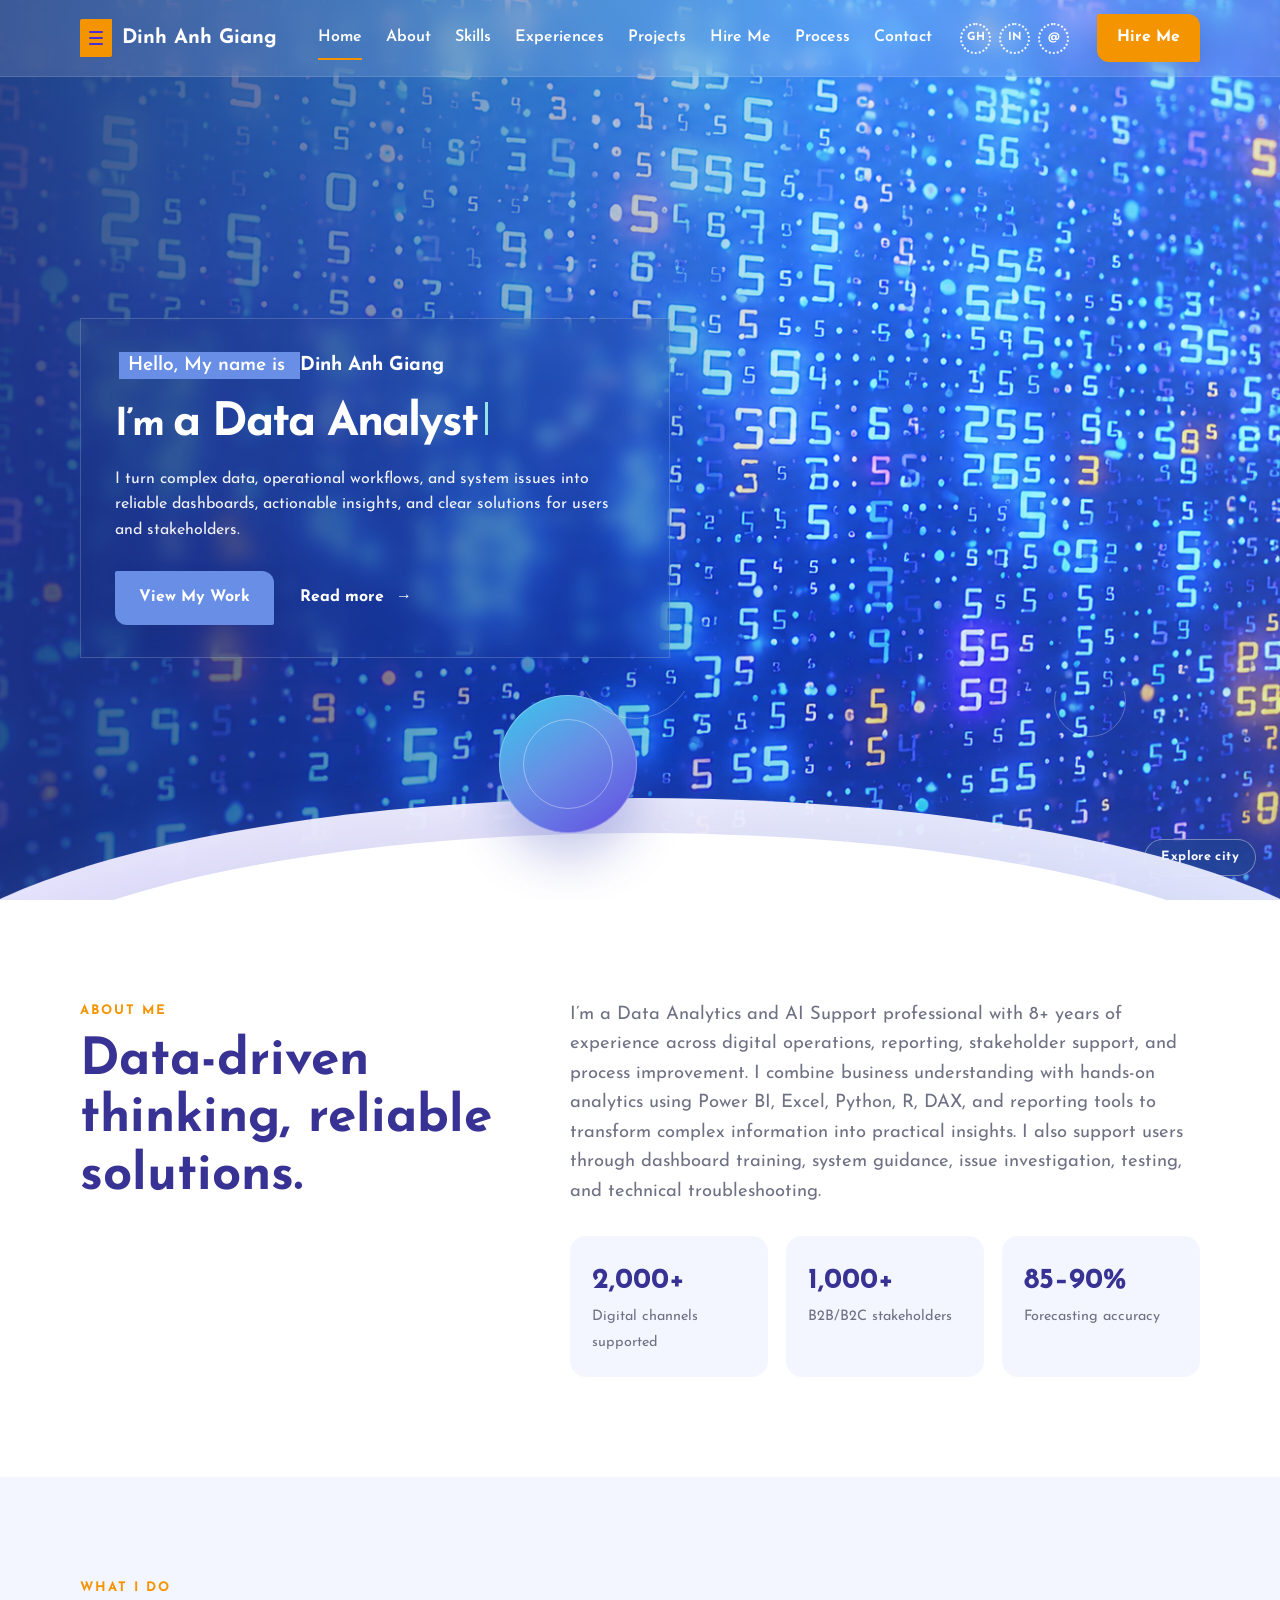
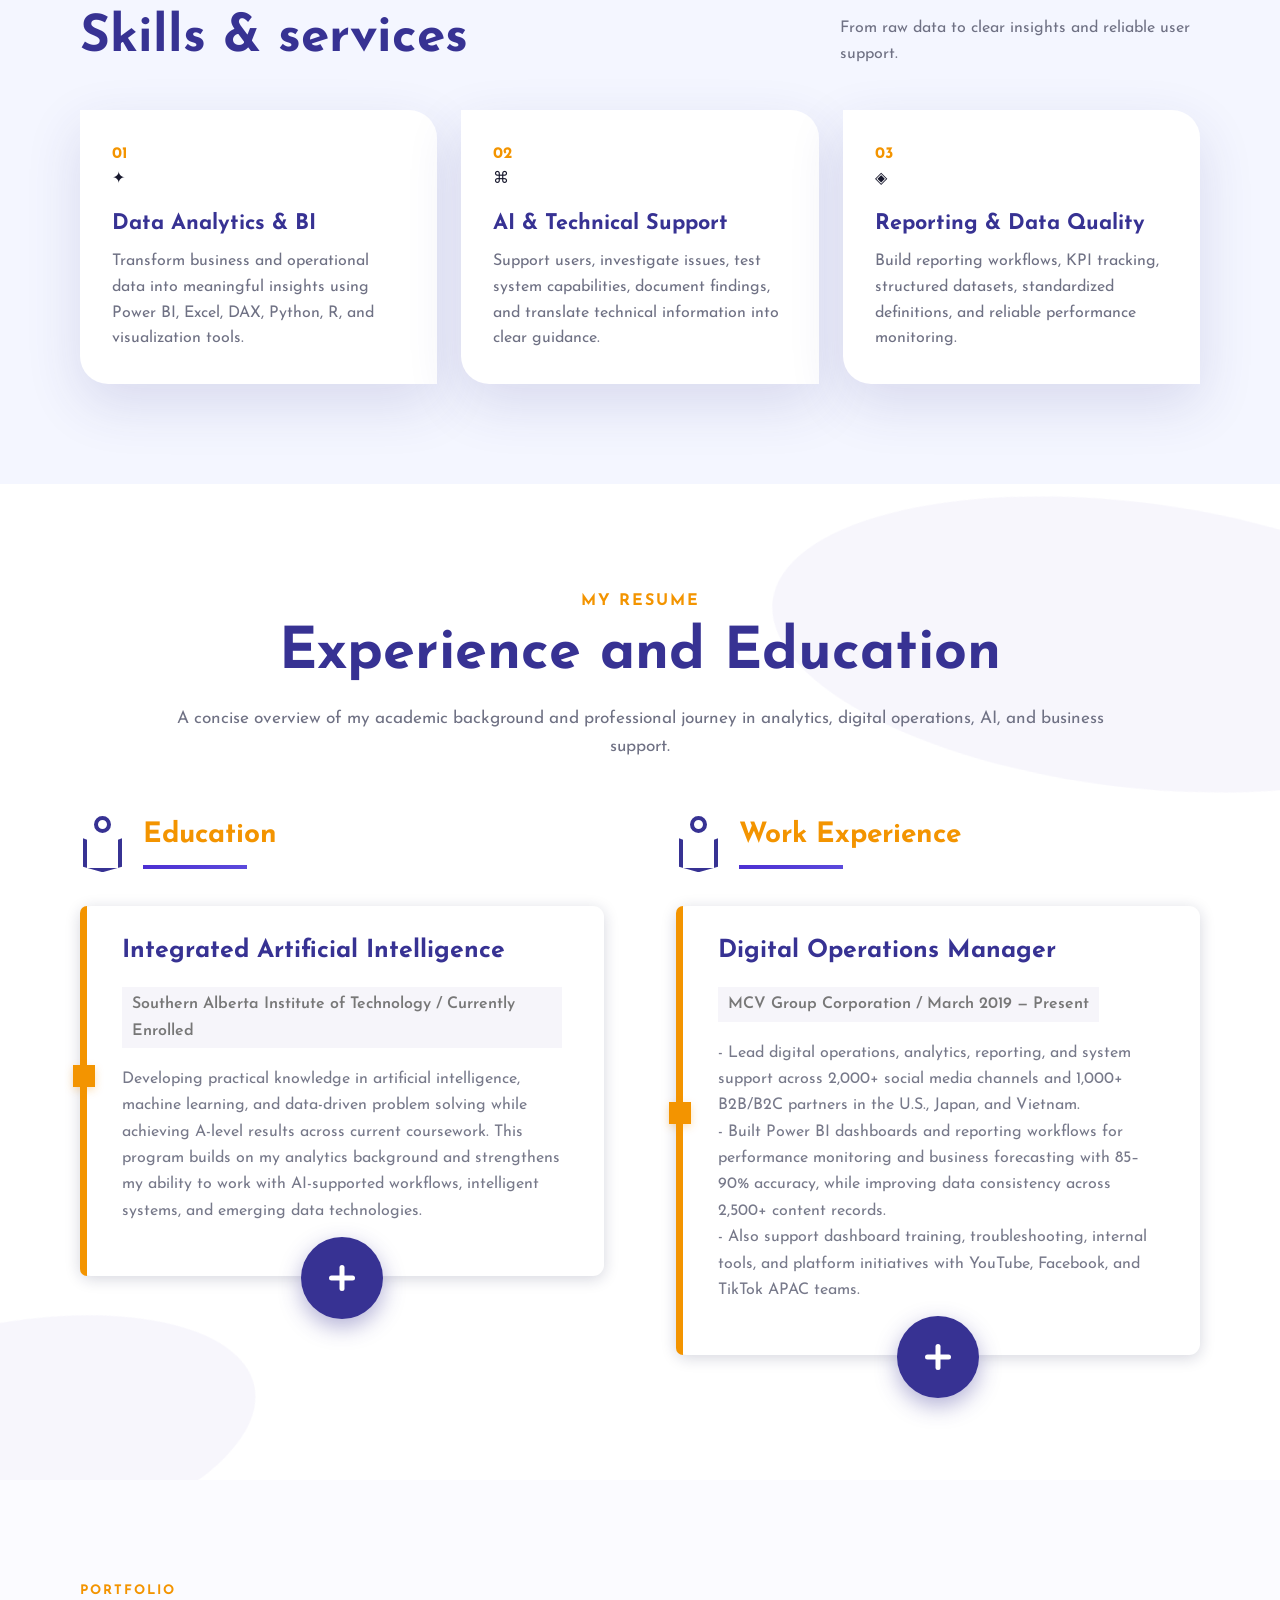
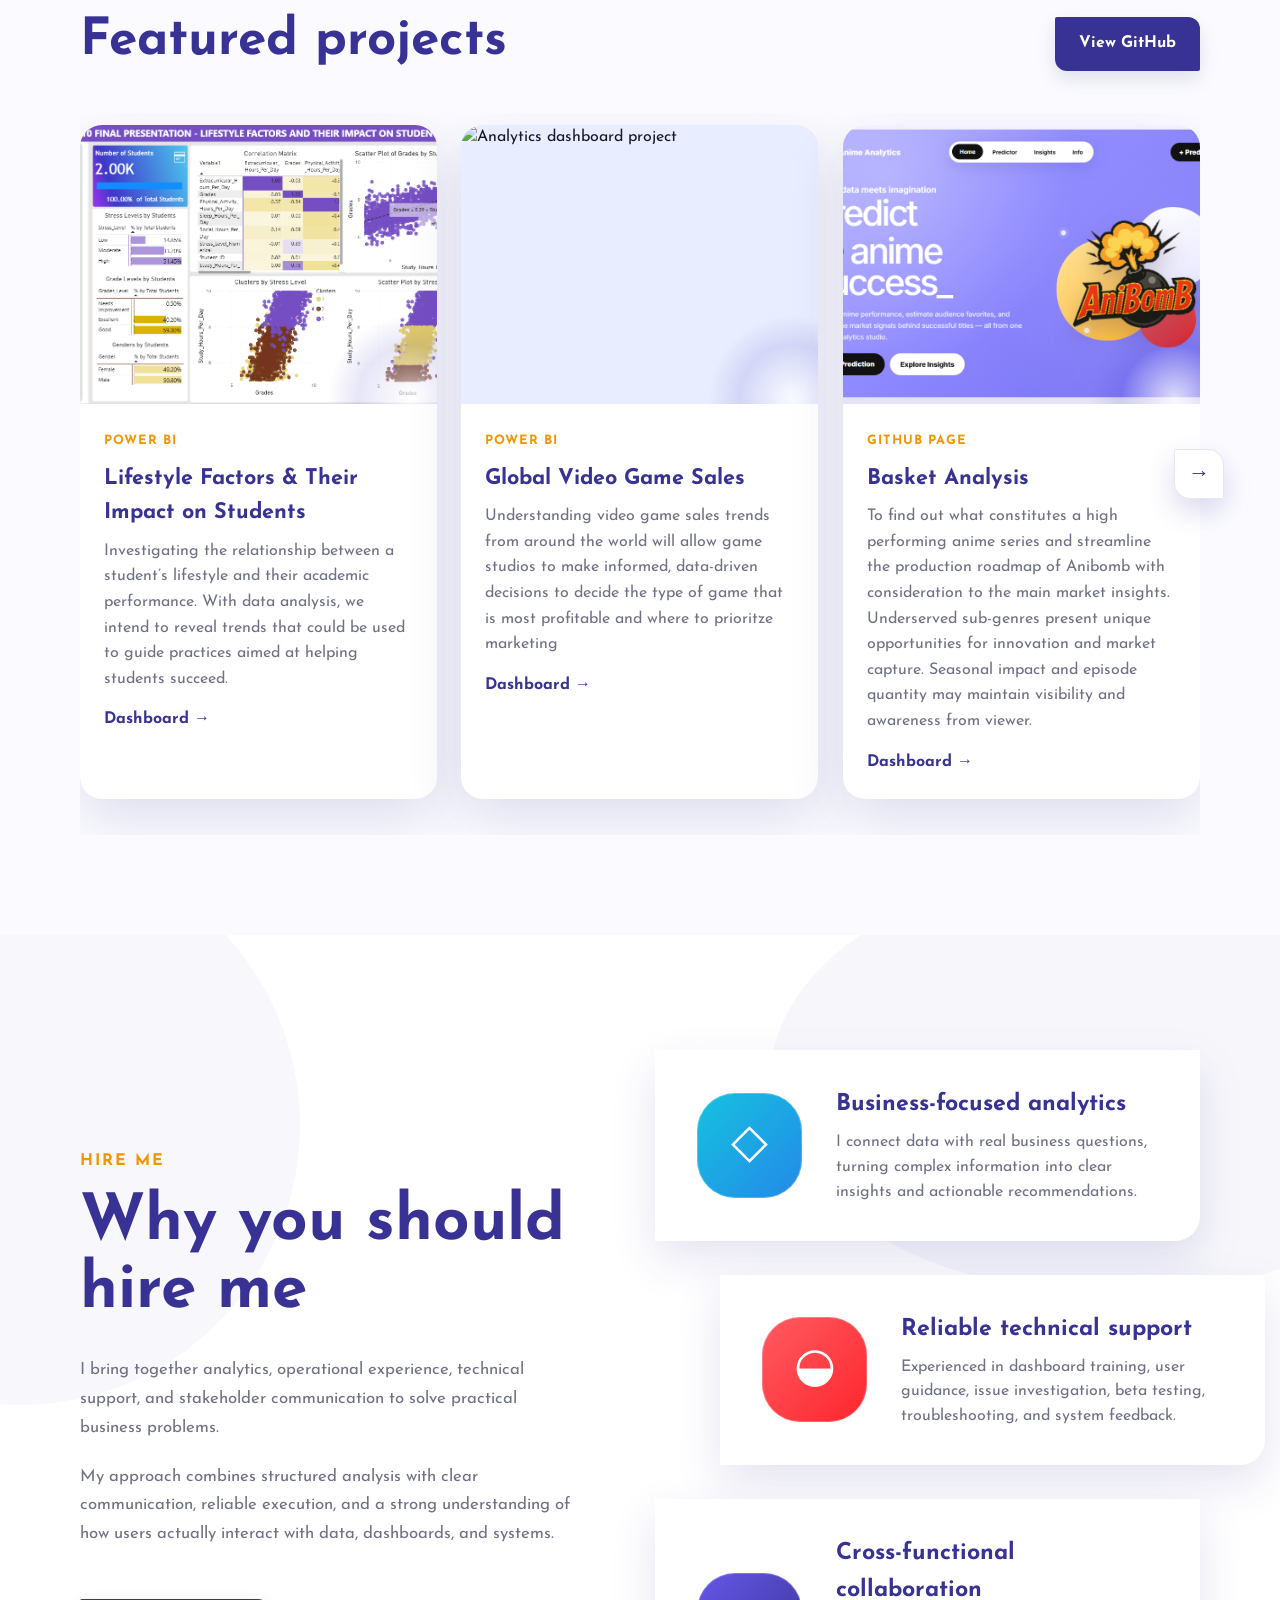
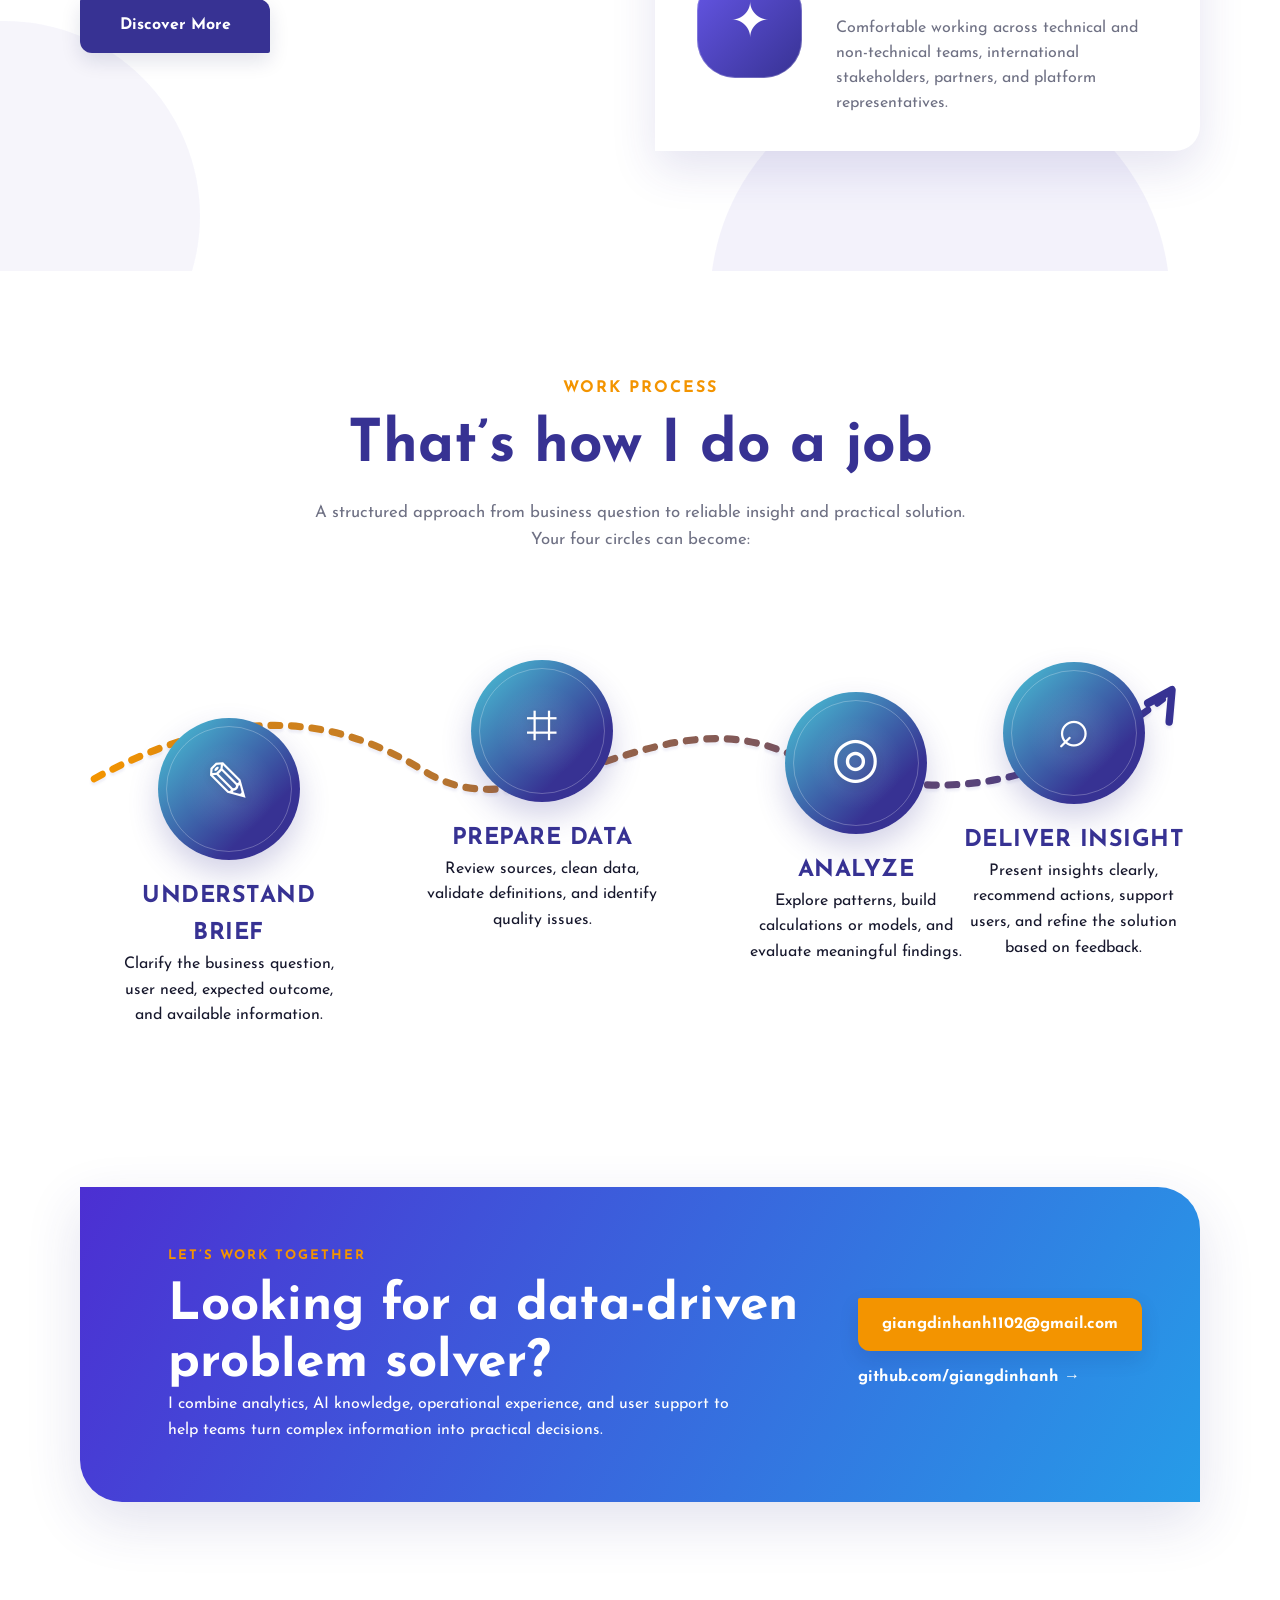
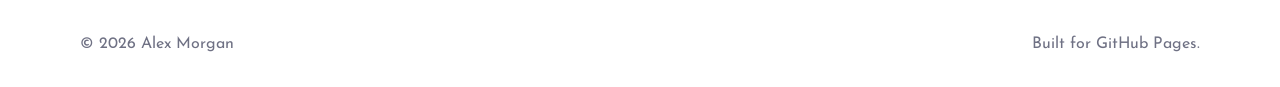
==== commit 50abfa90: "revise the experience" ====
--- a/index.html
+++ b/index.html
@@ -193,16 +193,16 @@
               <div class="resume-summary">
                 <h4>Digital Operations Manager</h4>
                 <p class="resume-meta">MCV Group Corporation / March 2019 — Present</p>
-                <p>Lead digital operations, analytics, performance reporting, system support, and cross-functional coordination across more than 2,000 social media channels and 1,000+ B2B/B2C partners in the United States, Japan, and Vietnam.</p>
-                <p>Built and maintain Power BI dashboards and reporting workflows used to monitor performance, organize operational data, support management decisions, and forecast business development with 85–90% accuracy. I also created a structured categorization framework for more than 2,500 content records, improving consistency across reporting, analysis, and prioritization.</p>
-                <p>My role also includes training internal teams and external partners on dashboards, platform policies, and data interpretation; supporting users with day-to-day troubleshooting; coordinating internal data tools; and collaborating directly with APAC teams at YouTube, Facebook, and TikTok on beta testing, issue identification, feature feedback, and strategic initiatives.</p>
+                <p>- Lead digital operations, analytics, reporting, and system support across 2,000+ social media channels and 1,000+ B2B/B2C partners in the U.S., Japan, and Vietnam.</p>
+                <p>- Built Power BI dashboards and reporting workflows for performance monitoring and business forecasting with 85–90% accuracy, while improving data consistency across 2,500+ content records.</p>
+                <p>- Also support dashboard training, troubleshooting, internal tools, and platform initiatives with YouTube, Facebook, and TikTok APAC teams.</p>
               </div>
               <div class="resume-extra" id="experience-more">
                 <div class="resume-entry">
                   <h4>Social Media Executive</h4>
                   <p class="resume-meta">Blueseed Group / April 2018 — February 2019</p>
-                  <p>Planned and executed client social media activities using Excel and Google Sheets for research, benchmark analysis, audience targeting, platform selection, campaign tracking, and performance reporting.</p>
-                  <p>Monitored results through daily and weekly reports, identified performance opportunities, and adjusted advertising activities to increase engagement by at least 25%, achieve 110% of KPI, and use less than 70% of the allocated budget.</p>
+                  <p>- Planned and executed client social media activities using Excel and Google Sheets for research, benchmark analysis, audience targeting, platform selection, campaign tracking, and performance reporting.</p>
+                  <p>- Monitored results through daily and weekly reports, identified performance opportunities, and adjusted advertising activities to increase engagement by at least 25%, achieve 110% of KPI, and use less than 70% of the allocated budget.</p>
                 </div>
                 <!-- <div class="resume-entry">
                   <h4>Junior Visual Designer</h4>
--- a/styles.css
+++ b/styles.css
@@ -566,3 +566,114 @@
 @media(prefers-reduced-motion:reduce){
   .hero-bottom-arc,.hero-floating-bubble,.hero-outline-bubble{animation:none!important}
 }
+/* =========================================================
+   FINAL PROCESS CIRCLE LIGHT SWEEP OVERRIDE
+   RIGHT -> LEFT
+========================================================= */
+
+.process-circle {
+  overflow: hidden !important;
+  position: relative;
+}
+
+
+/* Turn off the old breathing glow so the sweep is clear */
+.process-circle::after {
+  animation: none !important;
+  opacity: .18 !important;
+}
+
+
+/* Light beam */
+.process-flash {
+  position: absolute !important;
+
+  top: -35% !important;
+  left: auto !important;
+  right: auto !important;
+
+  width: 38px !important;
+  height: 175% !important;
+
+  z-index: 4 !important;
+
+  pointer-events: none !important;
+
+  background: linear-gradient(
+    90deg,
+    transparent 0%,
+    rgba(255,255,255,.12) 18%,
+    rgba(255,255,255,.95) 48%,
+    rgba(255,255,255,.45) 60%,
+    transparent 100%
+  ) !important;
+
+  filter: blur(1px);
+
+  transform:
+    translateX(190px)
+    rotate(18deg);
+
+  animation:
+    circleLightSweep 3.6s
+    cubic-bezier(.4,0,.2,1)
+    infinite !important;
+
+  mix-blend-mode: screen;
+}
+
+
+/* RIGHT -> LEFT */
+@keyframes circleLightSweep {
+
+  0% {
+    transform:
+      translateX(190px)
+      rotate(18deg);
+
+    opacity: 0;
+  }
+
+  10% {
+    opacity: 1;
+  }
+
+  65% {
+    opacity: 1;
+  }
+
+  78% {
+    transform:
+      translateX(-190px)
+      rotate(18deg);
+
+    opacity: 0;
+  }
+
+  100% {
+    transform:
+      translateX(-190px)
+      rotate(18deg);
+
+    opacity: 0;
+  }
+}
+
+
+/* Each circle follows the previous one */
+
+.step-one .process-flash {
+  animation-delay: 0s !important;
+}
+
+.step-two .process-flash {
+  animation-delay: .45s !important;
+}
+
+.step-three .process-flash {
+  animation-delay: .9s !important;
+}
+
+.step-four .process-flash {
+  animation-delay: 1.35s !important;
+}
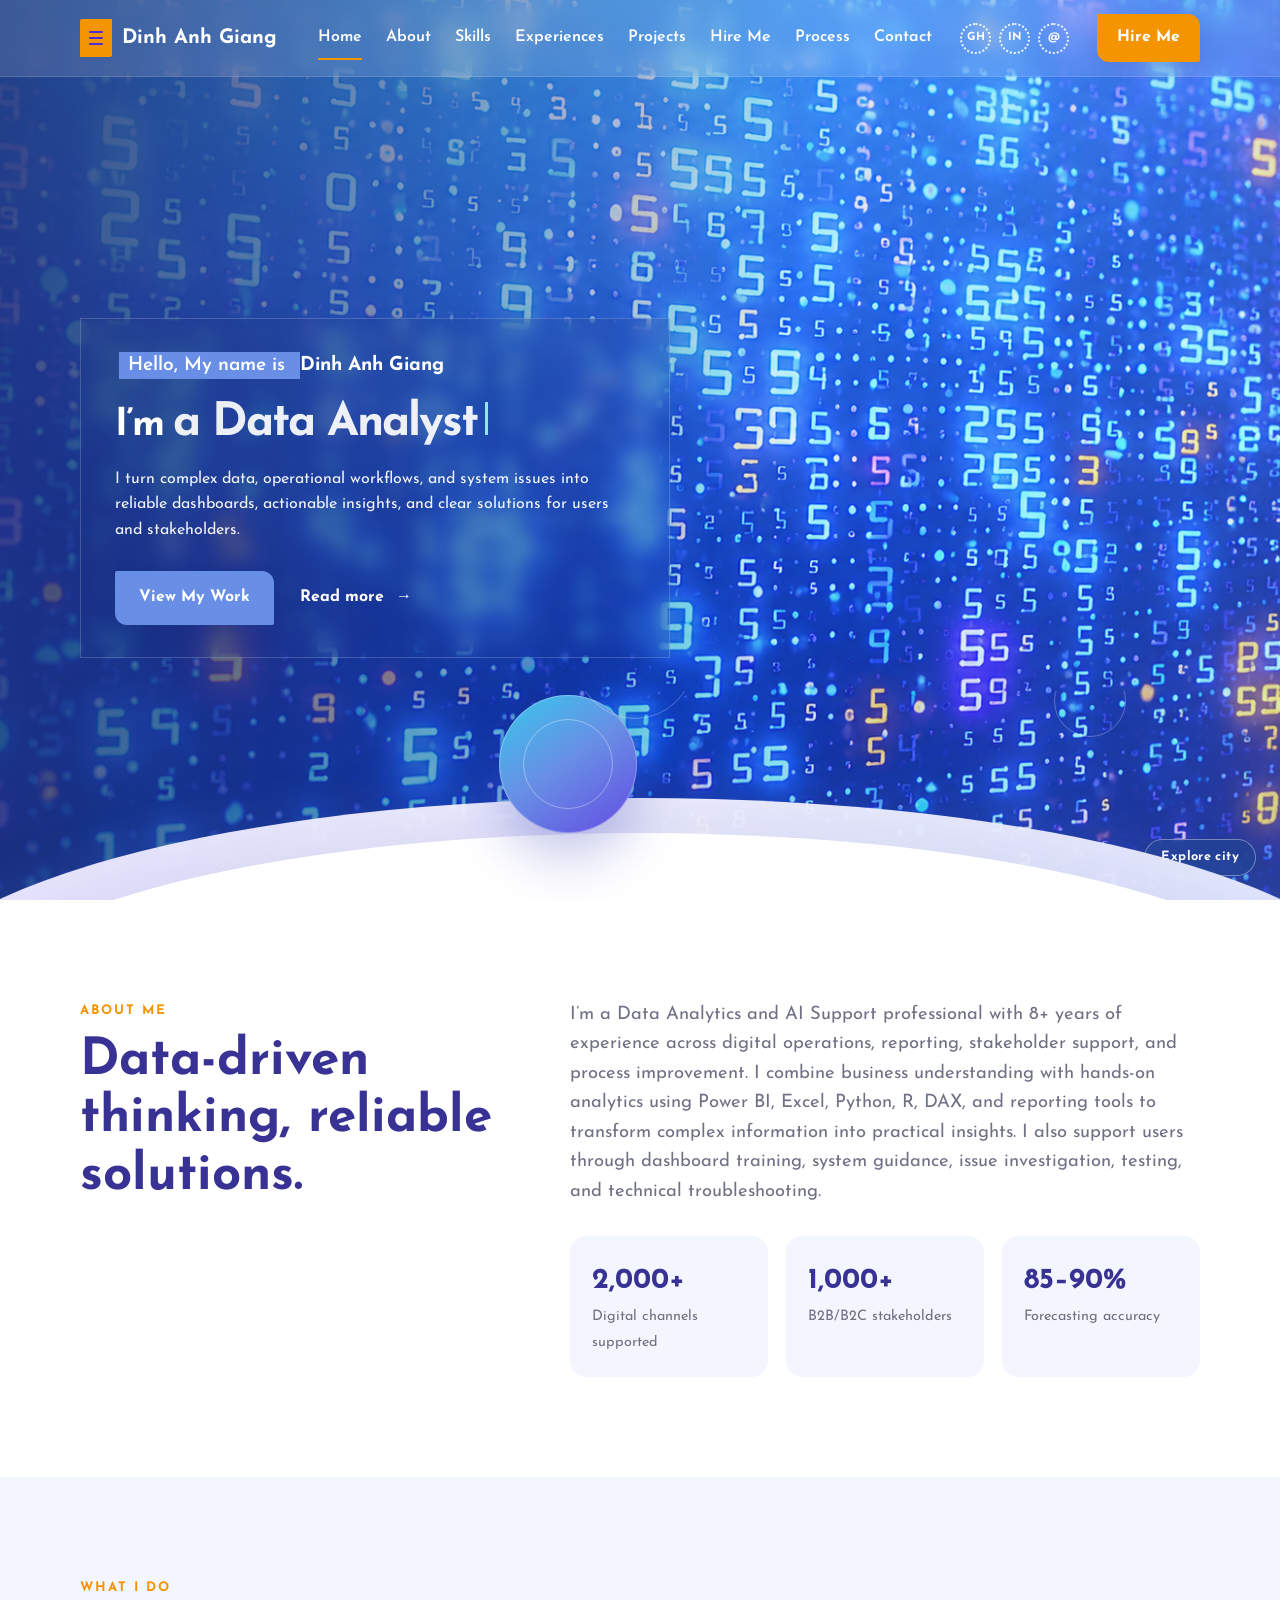
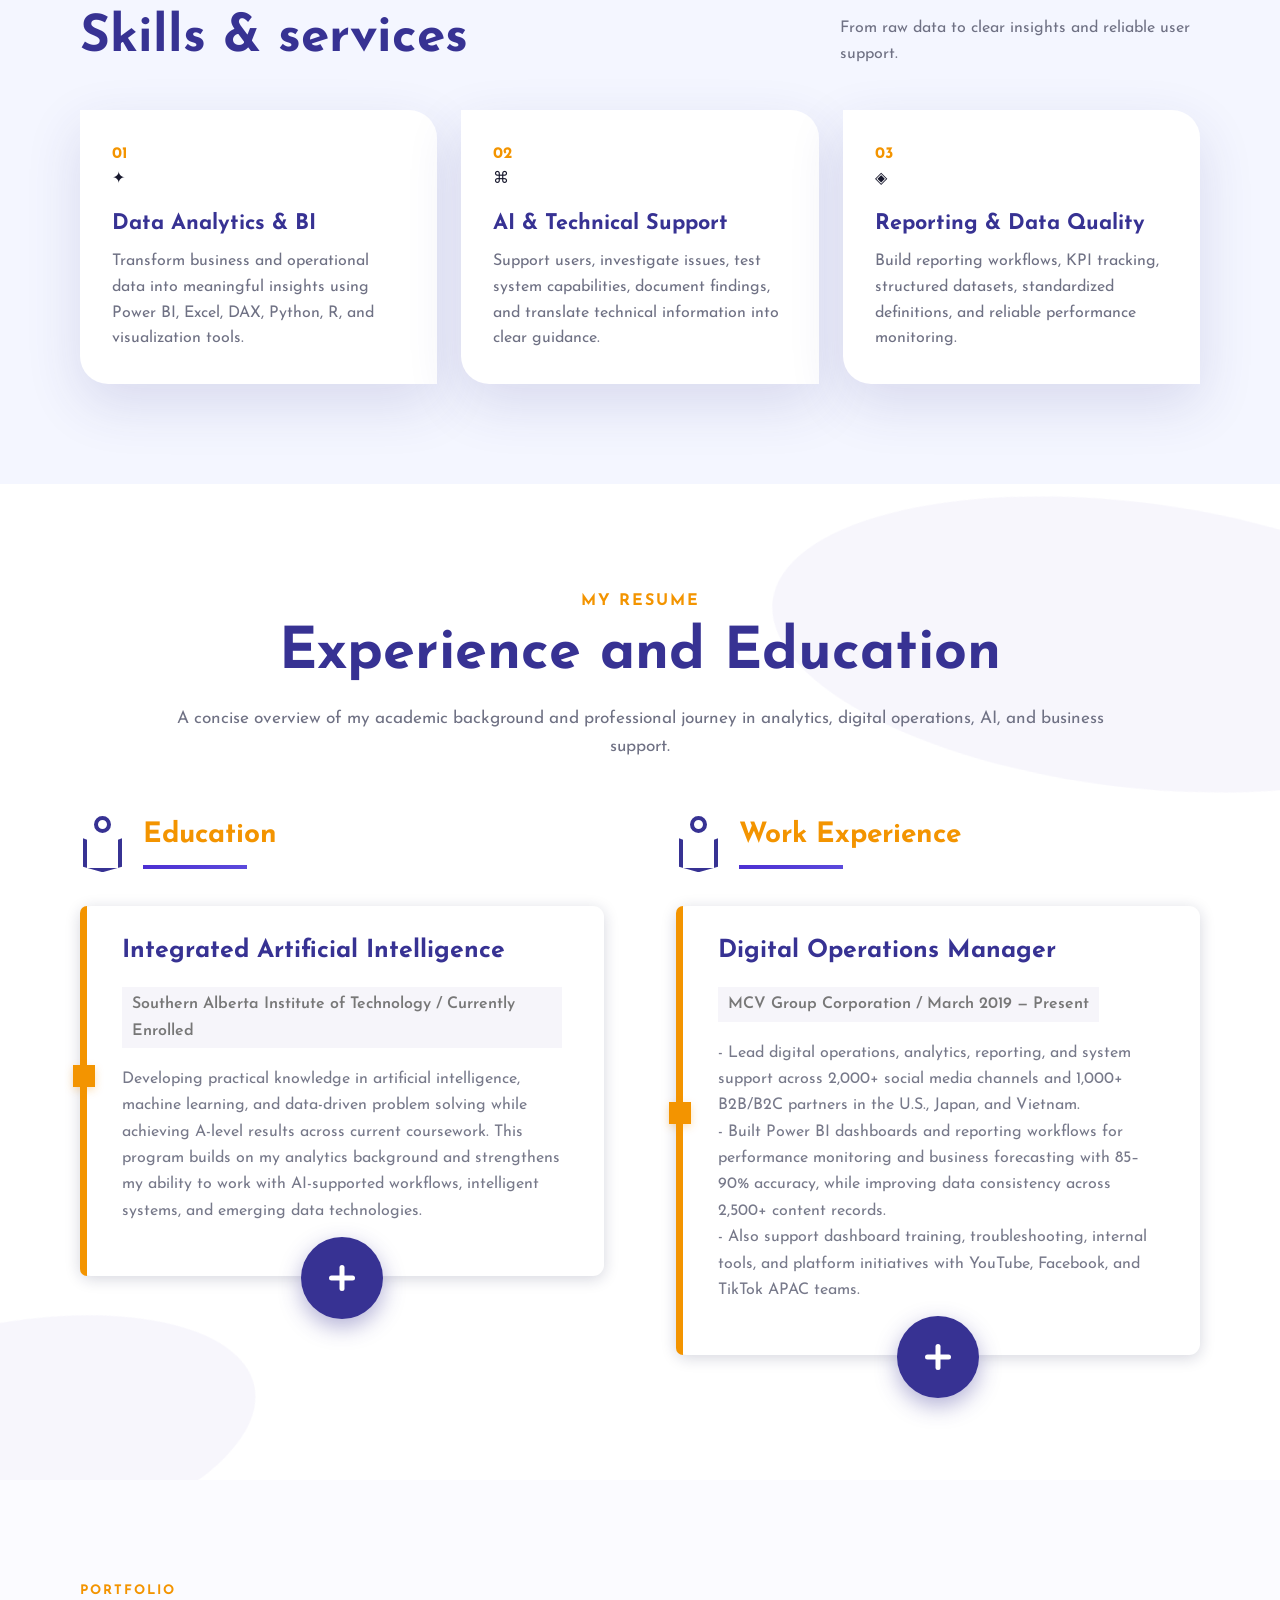
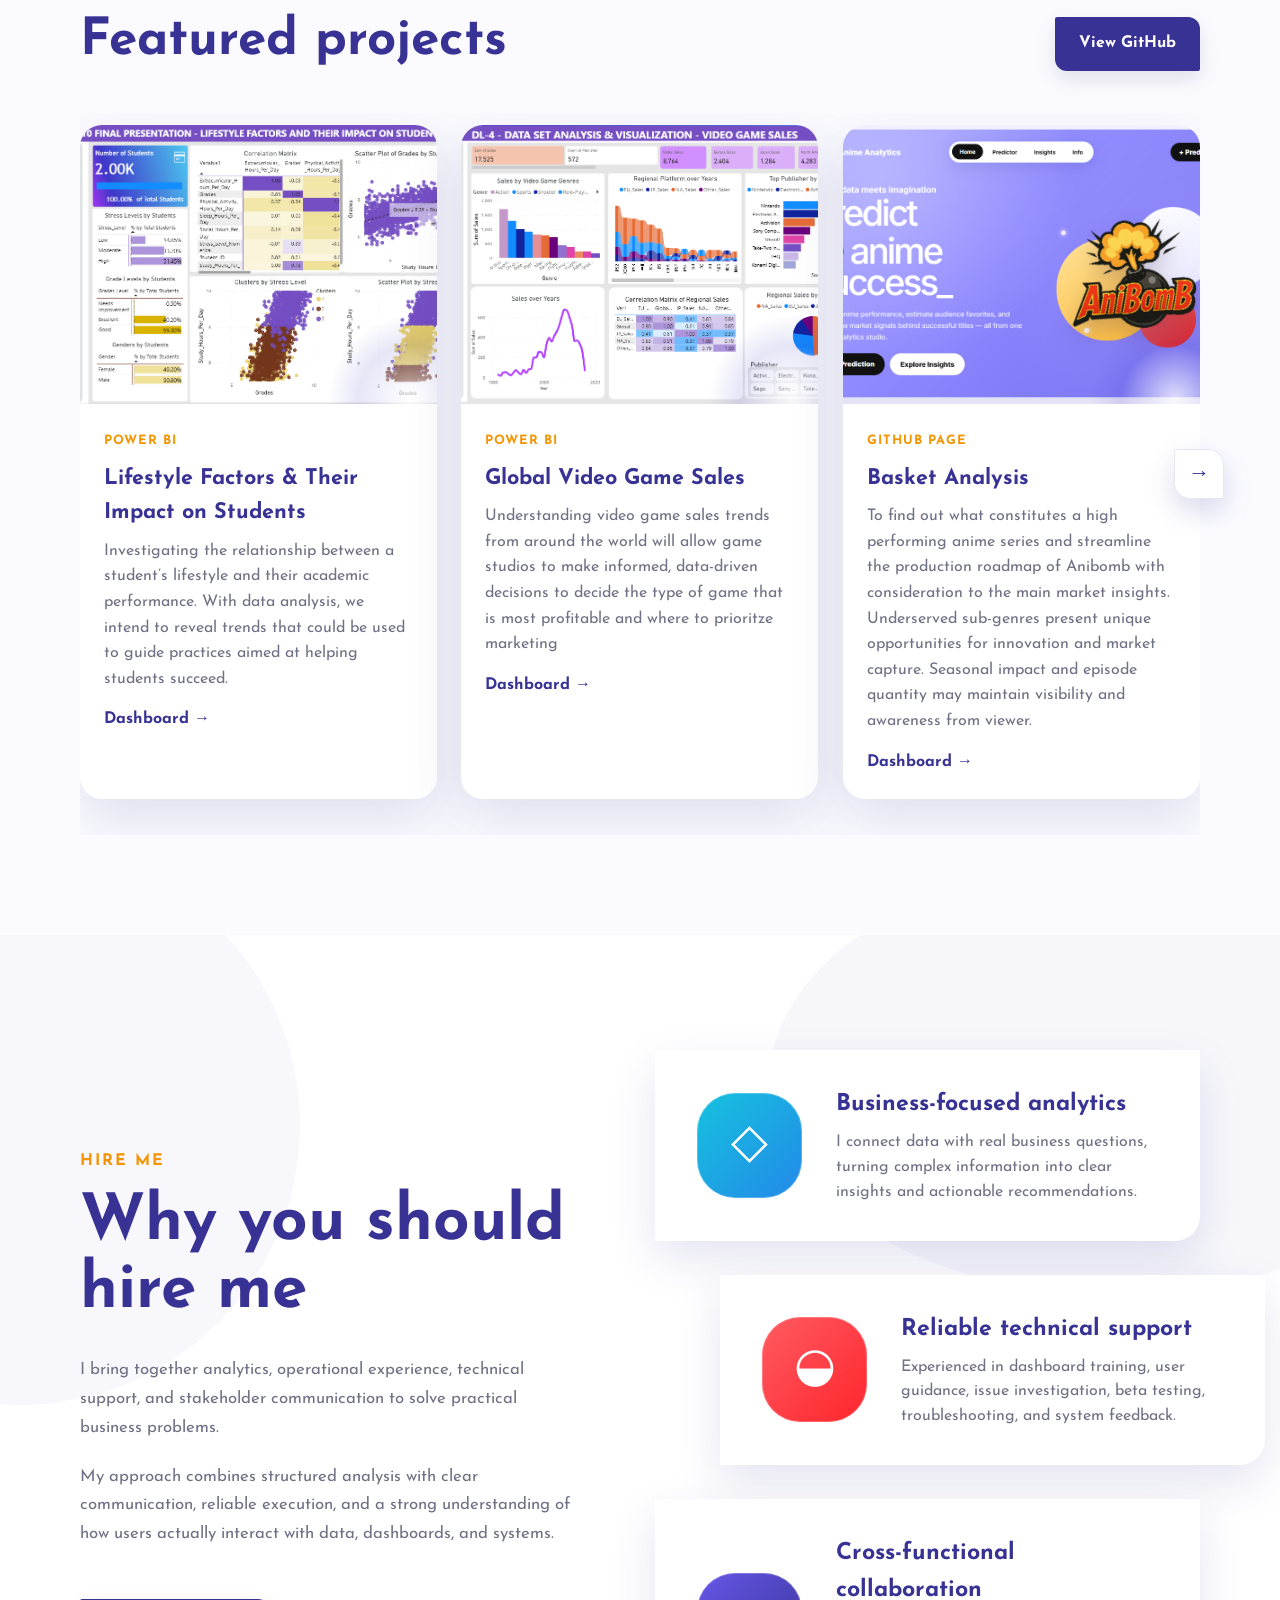
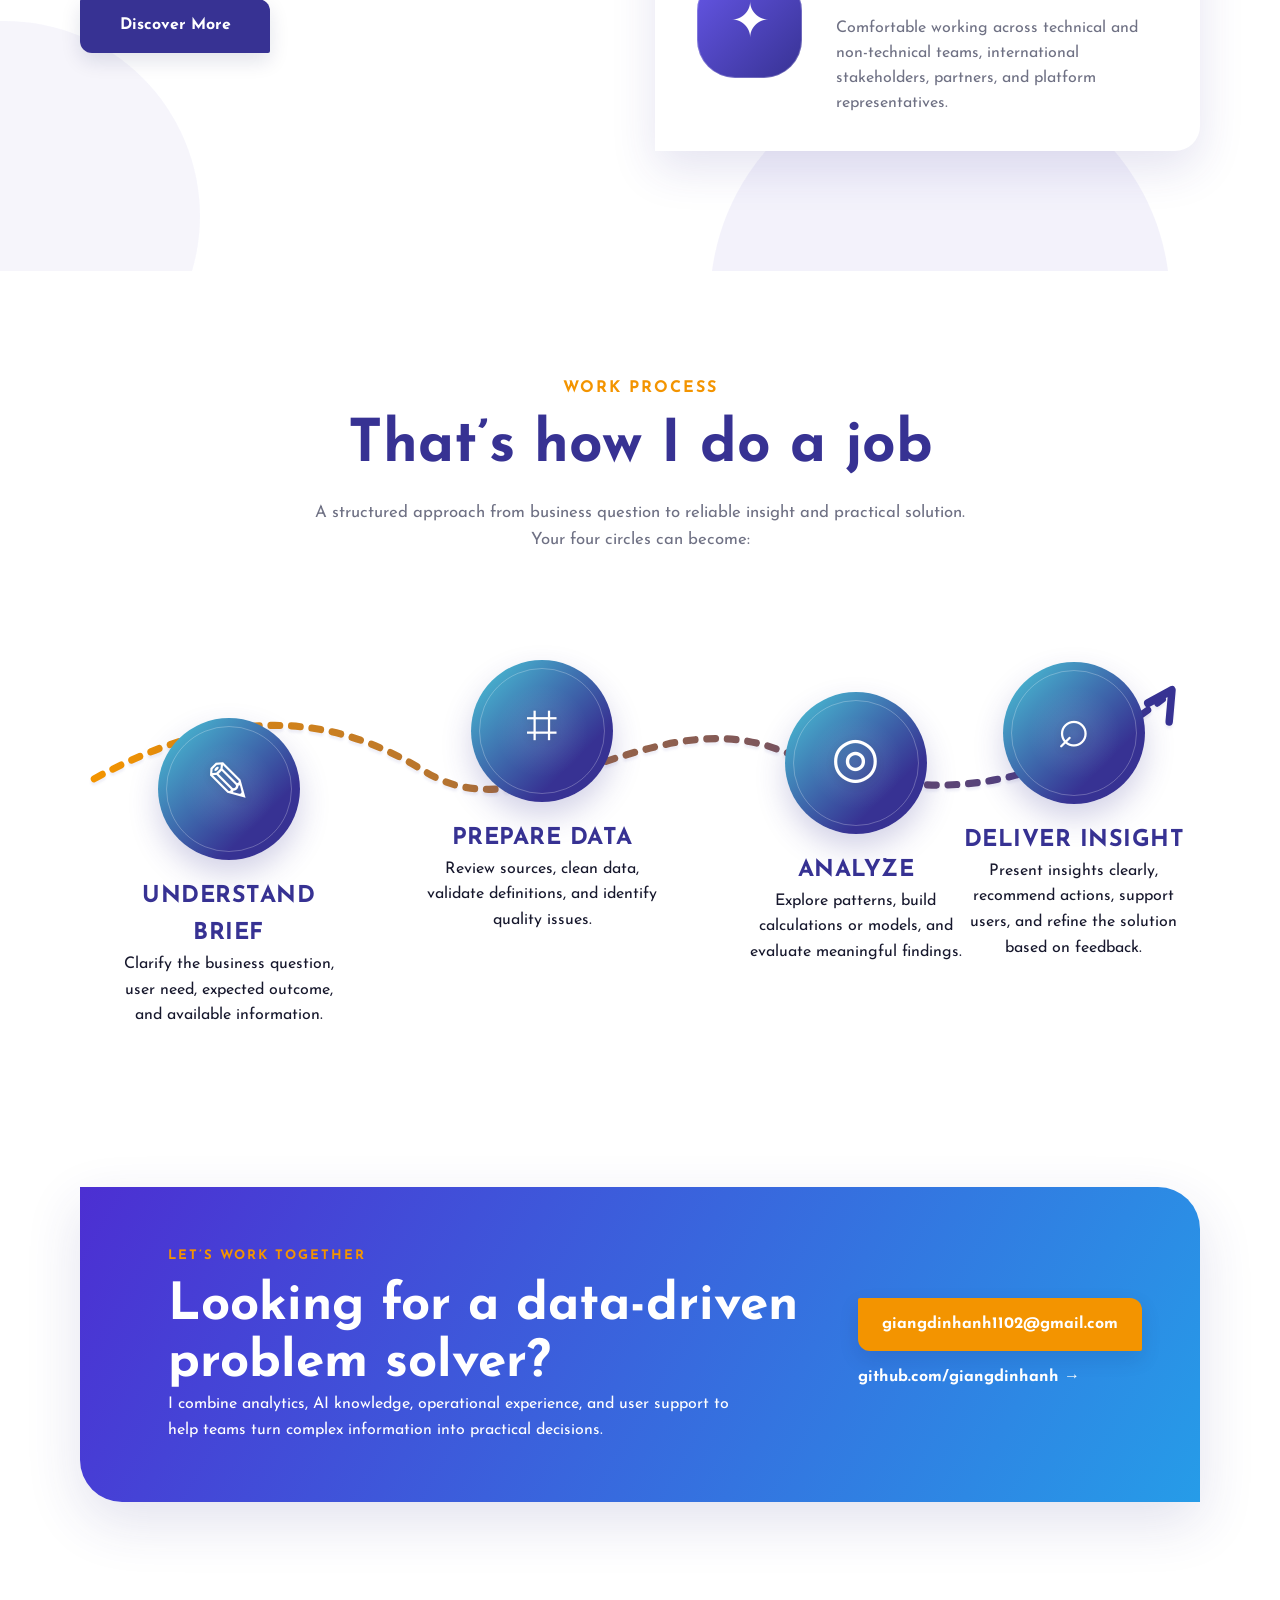
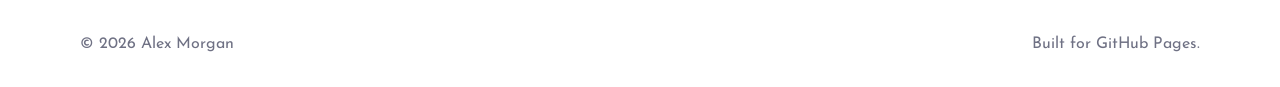
==== commit feab1e62: "Update index.html" ====
--- a/index.html
+++ b/index.html
@@ -267,7 +267,7 @@
               ====================================================== -->
               <article class="project-card reveal tilt-card">
                 <div class="project-media">
-                  <img src="assets/video_game_sales.png" alt="Analytics dashboard project">
+                  <img src="assets/video_game_sale.png" alt="Analytics dashboard project">
                   <span class="project-glow"></span>
                 </div>
                 <div class="project-body">
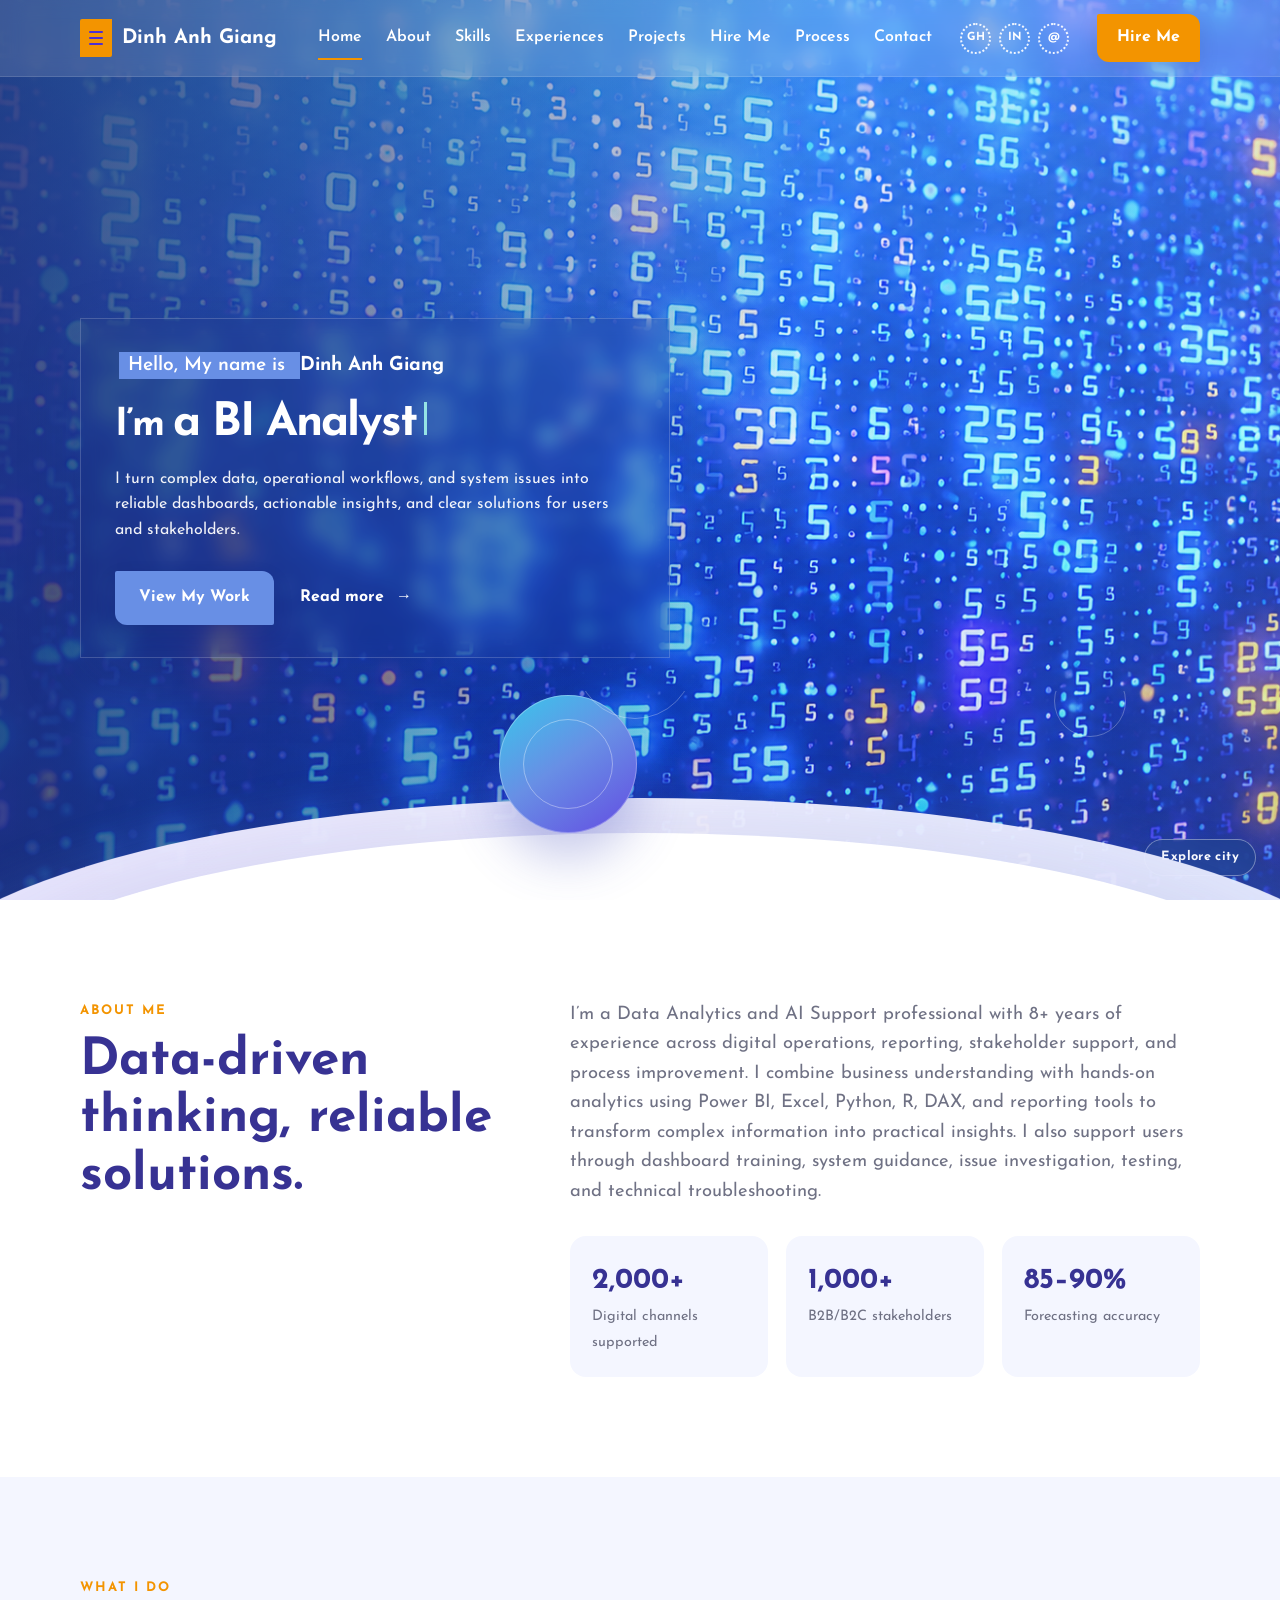
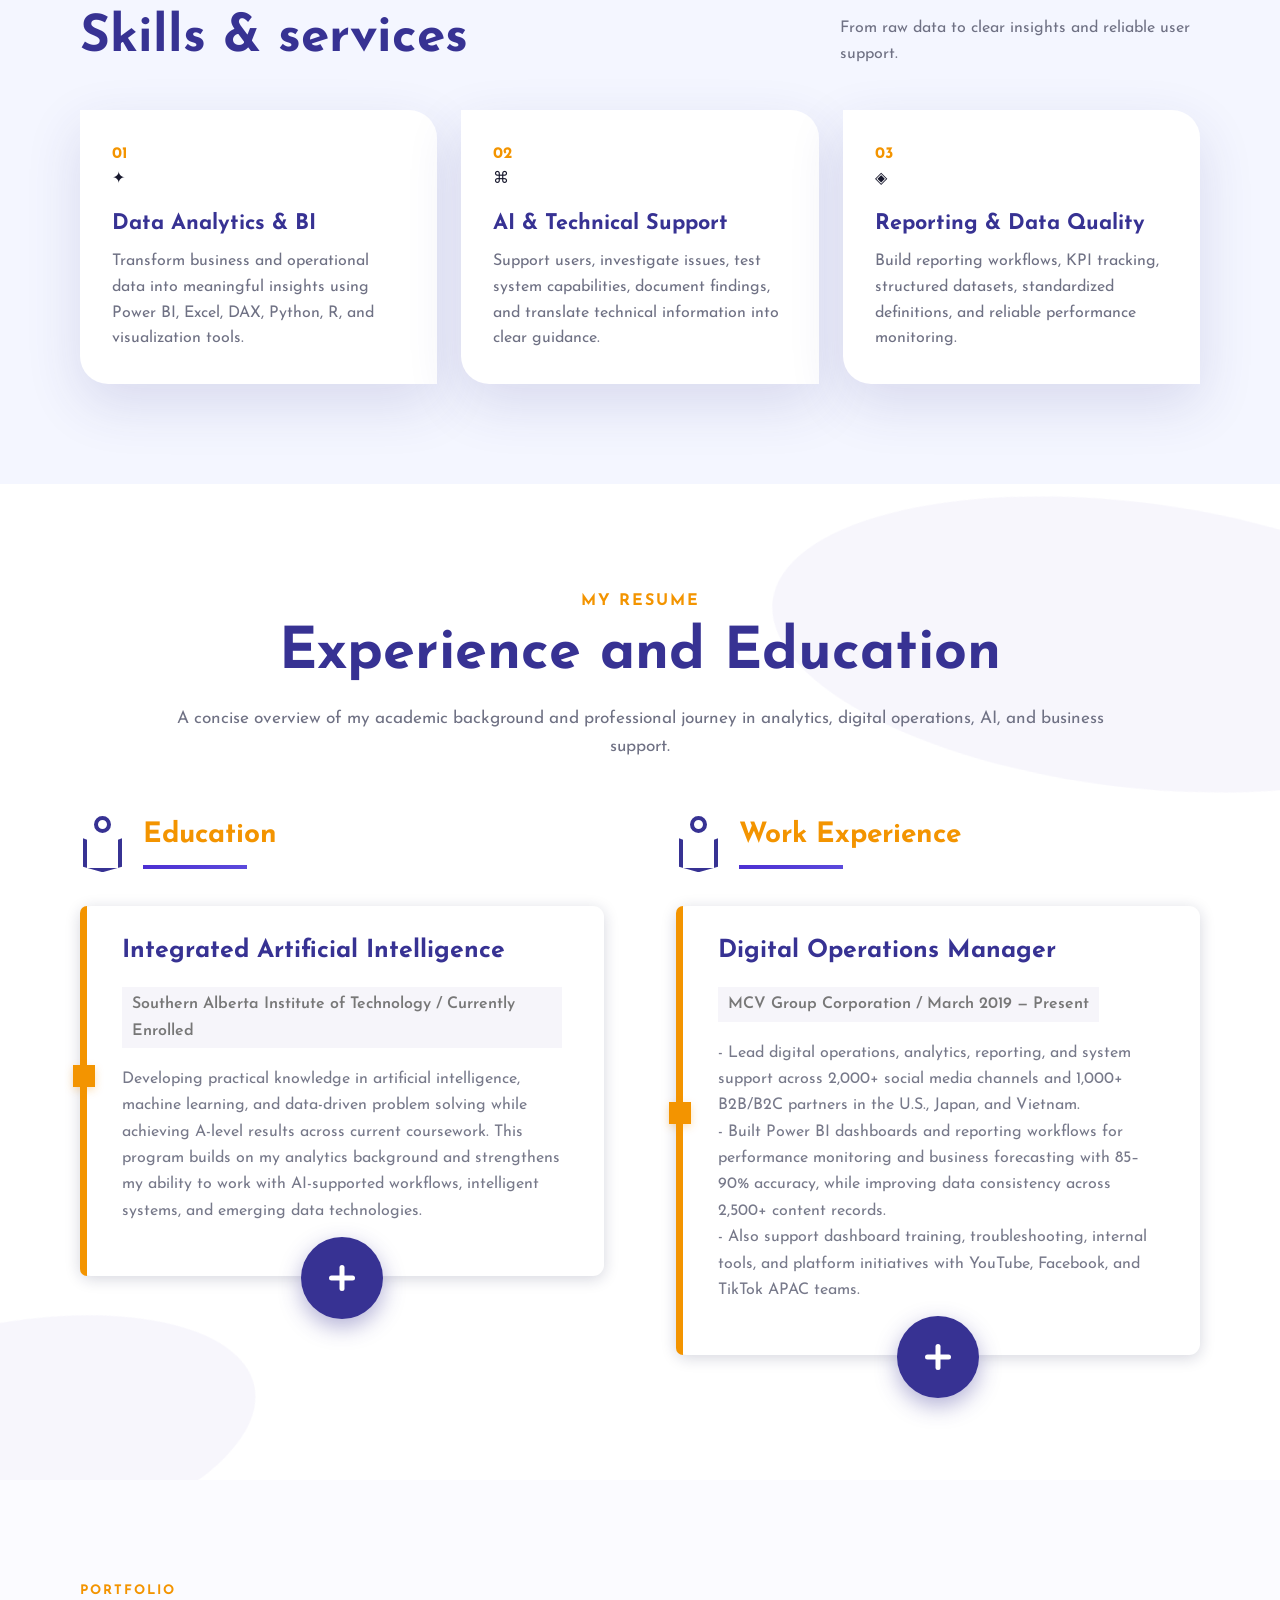
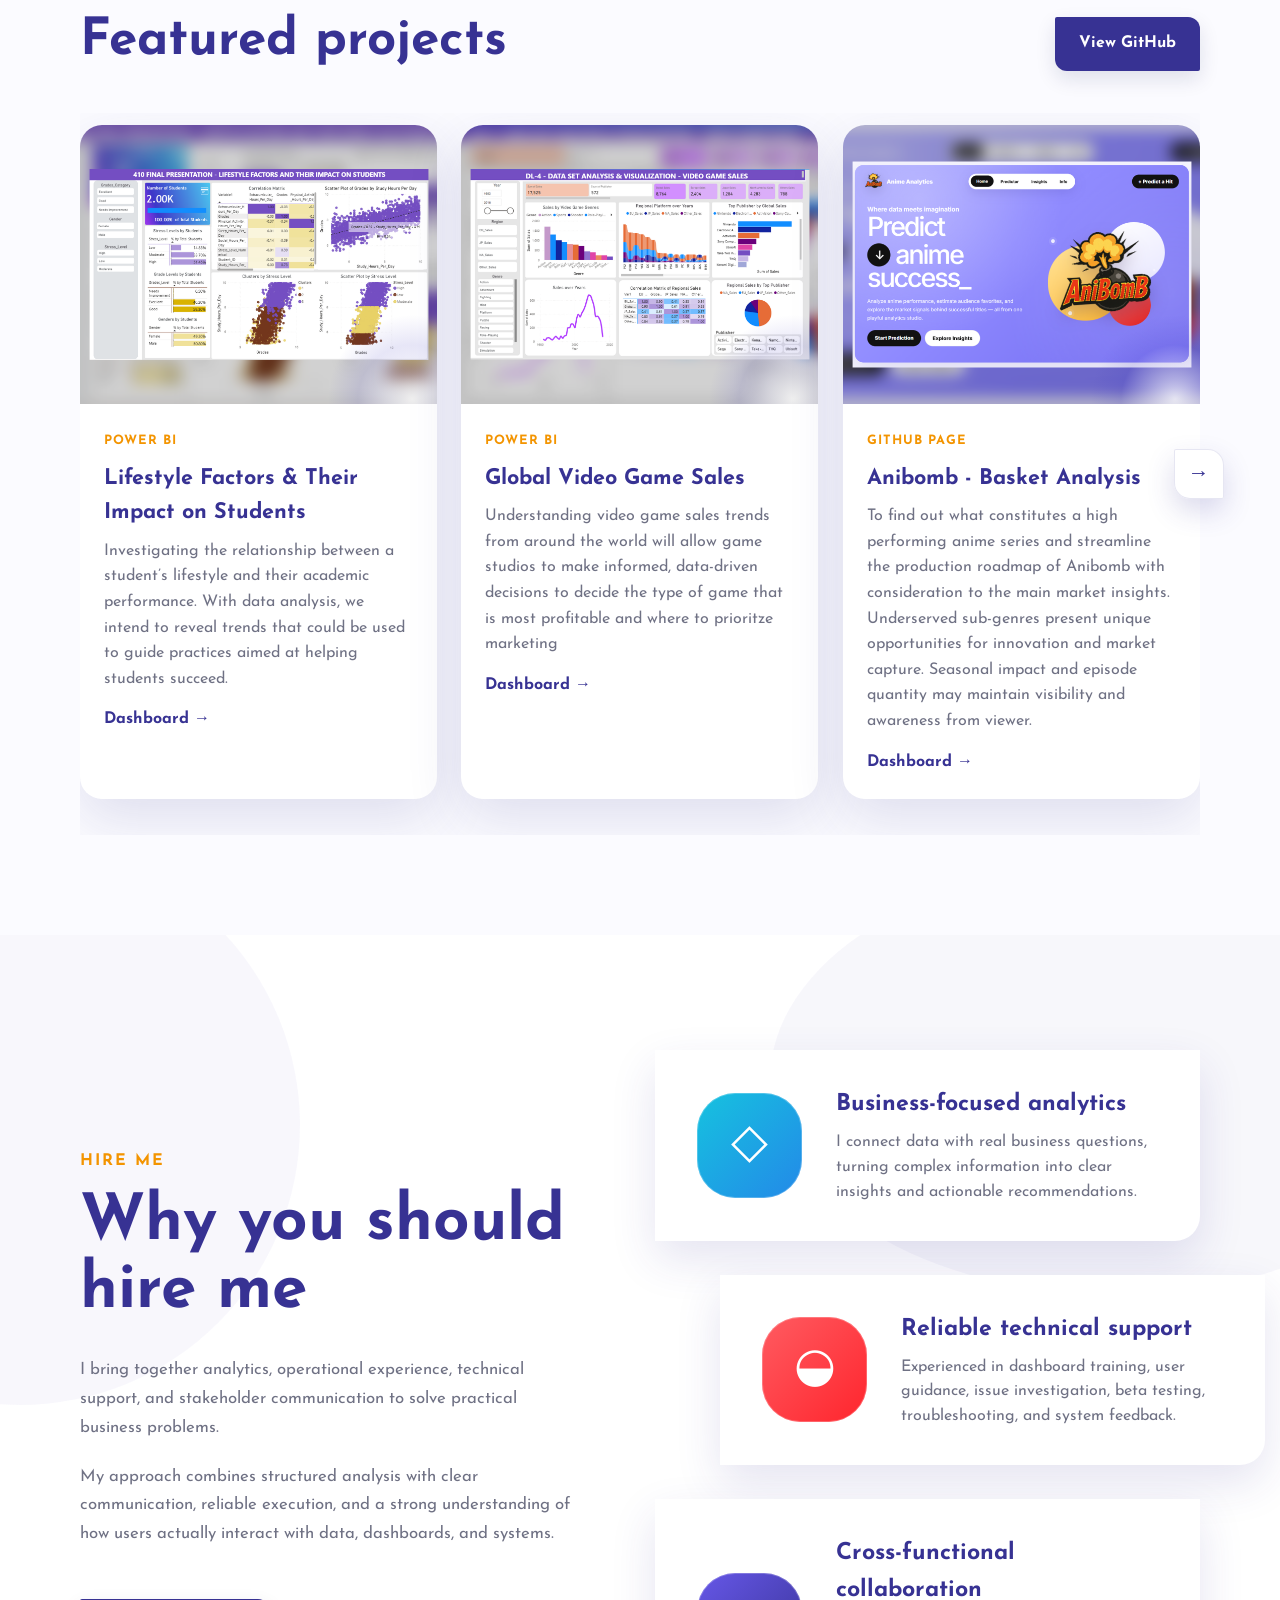
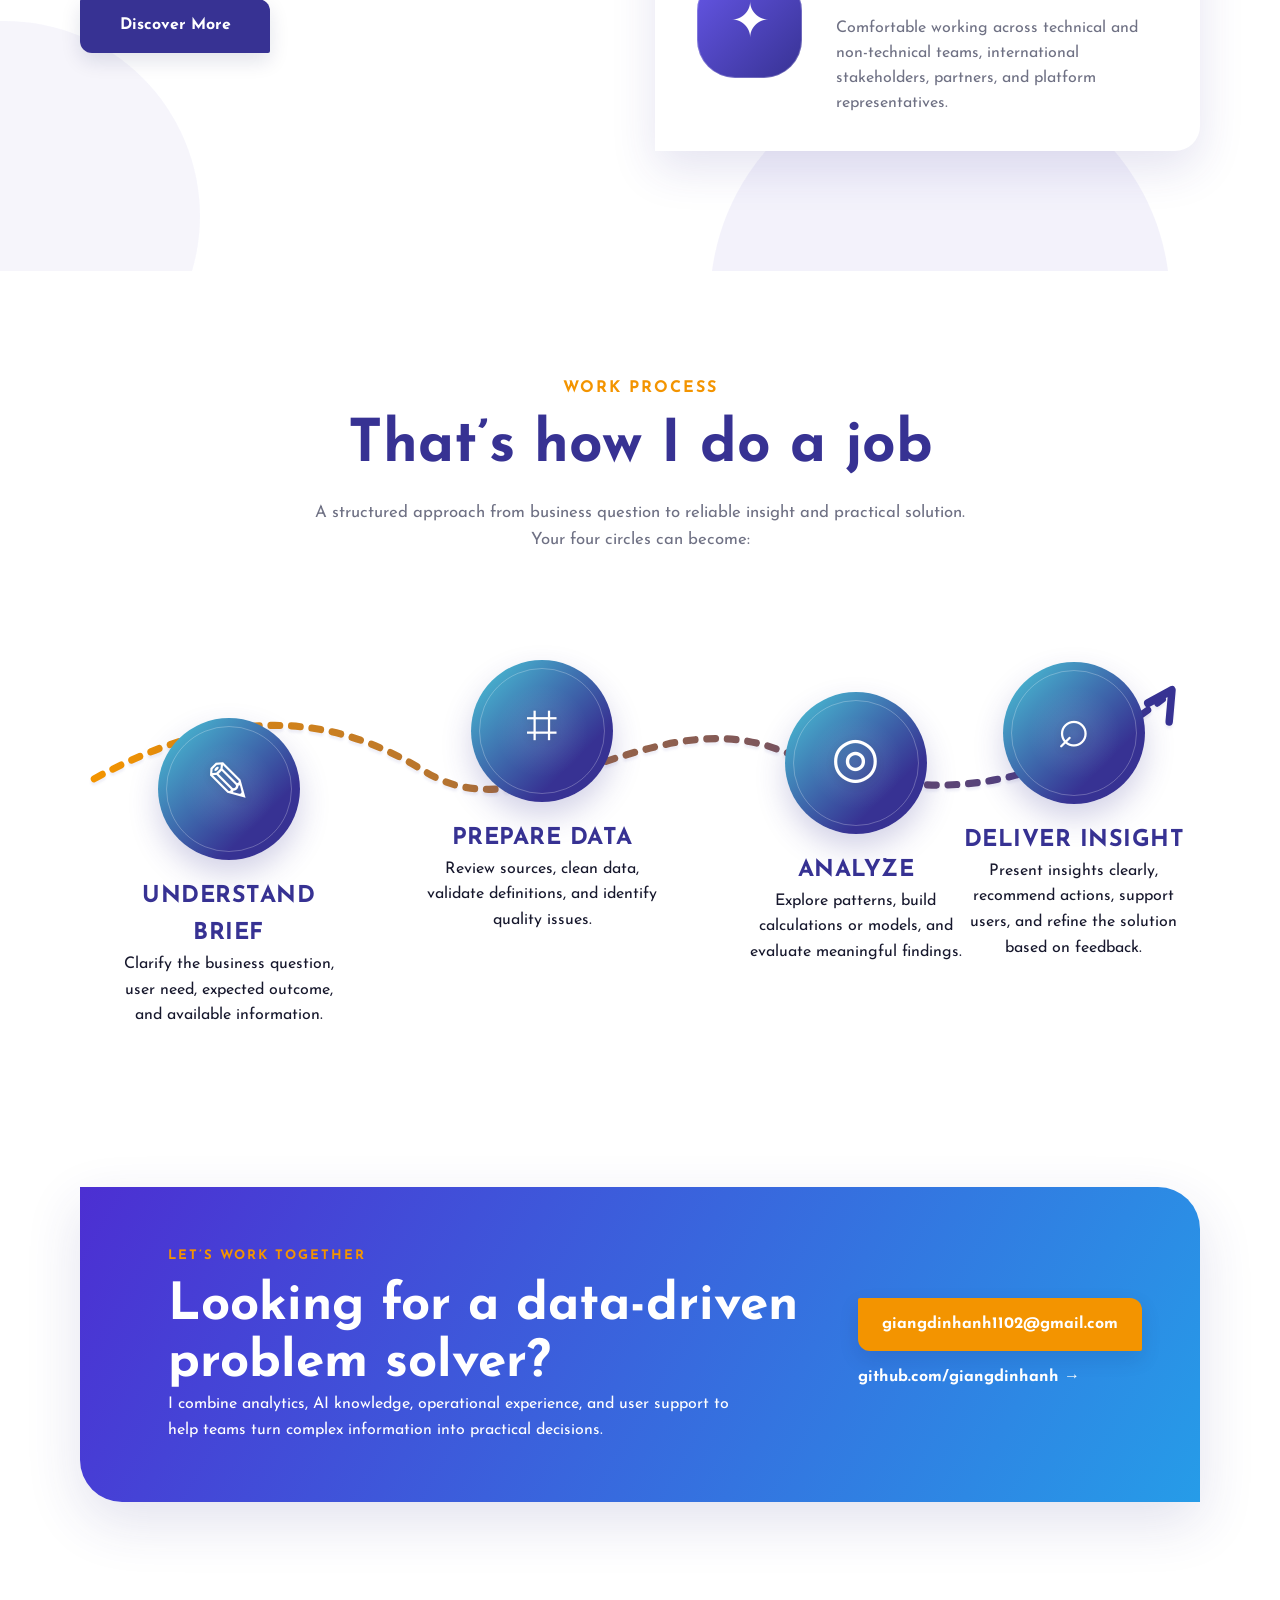
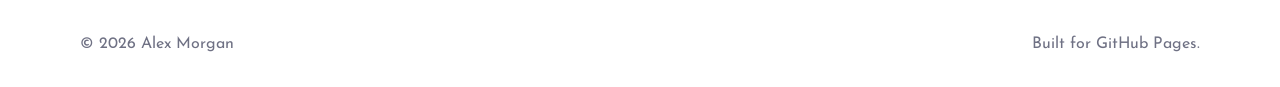
==== commit f148460c: "new case study" ====
--- a/index.html
+++ b/index.html
@@ -299,7 +299,7 @@
                 </div>
                 <div class="project-body">
                   <span>GitHub Page</span>
-                  <h3>Basket Analysis</h3>
+                  <h3>Anibomb - Basket Analysis</h3>
                   <p>To find out what constitutes a high performing anime series and streamline the production roadmap of Anibomb with consideration to the main market insights. Underserved sub-genres present unique opportunities for innovation and market capture. Seasonal impact and episode quantity may maintain visibility and awareness from viewer.</p>
                   <a
                     class="case-study-toggle"
@@ -327,12 +327,12 @@
                 </div>
                 <div class="project-body">
                   <span>Flask</span>
-                  <h3>ChurnGuard AI — Flask Integration</h3>
+                  <h3>ChurnGuard AI — Machine Learning</h3>
                   <p>ChurnGuard AI is a machine learning-powered solution designed to predict and prevent customer churn for businesses. This case study explores the integration of the ChurnGuard AI model with a Flask backend, enabling real-time predictions and actionable insights.</p>
                   <a
                     class="case-study-toggle"
                     href="#"
-                    data-project-title="ChurnGuard AI — Flask Integration"
+                    data-project-title="ChurnGuard AI — Machine Learning"
                     data-project-platform="Flask, KNN model, Postgres in production, SQLite locally"
                     data-embed-url="https://churnguard-ai-hzl2.onrender.com/"
                     aria-expanded="false"
@@ -343,9 +343,43 @@
               </article>
               <!-- END CASE STUDY 4 -->
 
+              <!-- =====================================================
+                  CASE STUDY 5 — HTML PROJECT
+              ====================================================== -->
+              <article class="project-card reveal tilt-card">
+
+                <div class="project-media">
+                  <img src="assets/lifespan.png" alt="Analytics dashboard project">
+                  <span class="project-glow"></span>
+                </div>
+
+                <div class="project-body">
+
+                  <span>R-Studio</span>
+
+                  <h3>LifeSpan Initiative</h3>
+
+                  <p>
+                  To identify the most influential health, economic, and social factors affecting life expectancy, and to guide evidence-based policy for countries with low life expectancy.
+                  </p>
+
+                  <a
+                    class="case-study-toggle"
+                    href="#"
+                    data-project-title="LifeSpan Initiative"
+                    data-project-platform="R-Studio"
+                    data-embed-url="projects/420---Final-Project---Dinh-Anh-Giang_files.html"
+                    aria-expanded="false"
+                  >
+                    Dashboard →
+                  </a>
+
+                </div>
+              </article>
+              <!-- END CASE STUDY 5 -->
 
                <!-- =====================================================
-               CASE STUDY 5 — VANCASA
+               CASE STUDY 6 — VANCASA
               ====================================================== -->
               <article class="project-card reveal tilt-card">
                 <div class="project-media">
@@ -356,7 +390,7 @@
                 <div class="project-body">
                   <span>Machine Learning / Flask</span>
 
-                  <h3>Vancasa</h3>
+                  <h3>Vancasa Airbnb Price Prediction</h3>
 
                   <p>
                     A Vancouver Airbnb analytics and prediction platform designed to explore
@@ -366,7 +400,7 @@
                   <a
                     class="case-study-toggle"
                     href="#"
-                    data-project-title="Vancasa"
+                    data-project-title="Vancasa Airbnb Price Prediction"
                     data-project-platform="Flask / Machine Learning"
                     data-embed-url="https://vancasa.nobittech.com/"
                     aria-expanded="false"
@@ -375,7 +409,7 @@
                   </a>
                 </div>
               </article>
-              <!-- END CASE STUDY 5 -->
+              <!-- END CASE STUDY 6 -->
 
             </div>
           </div>
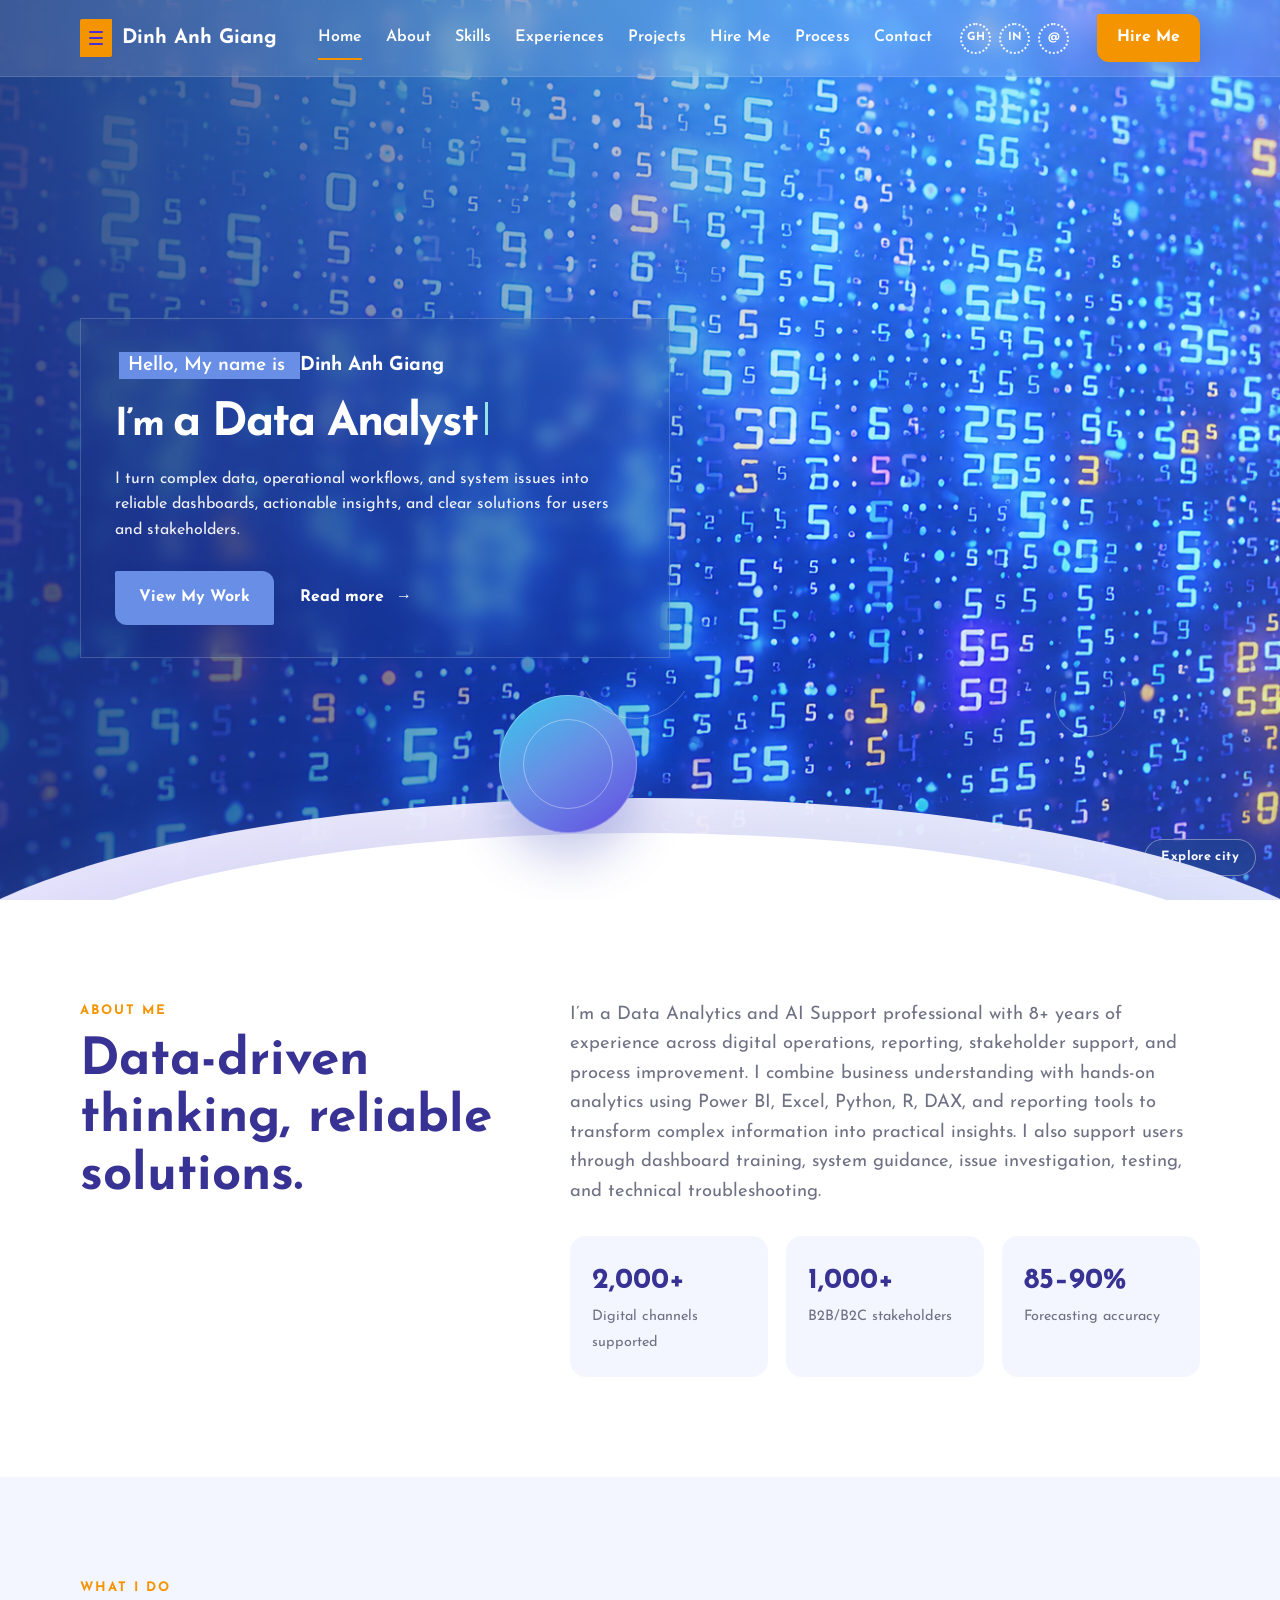
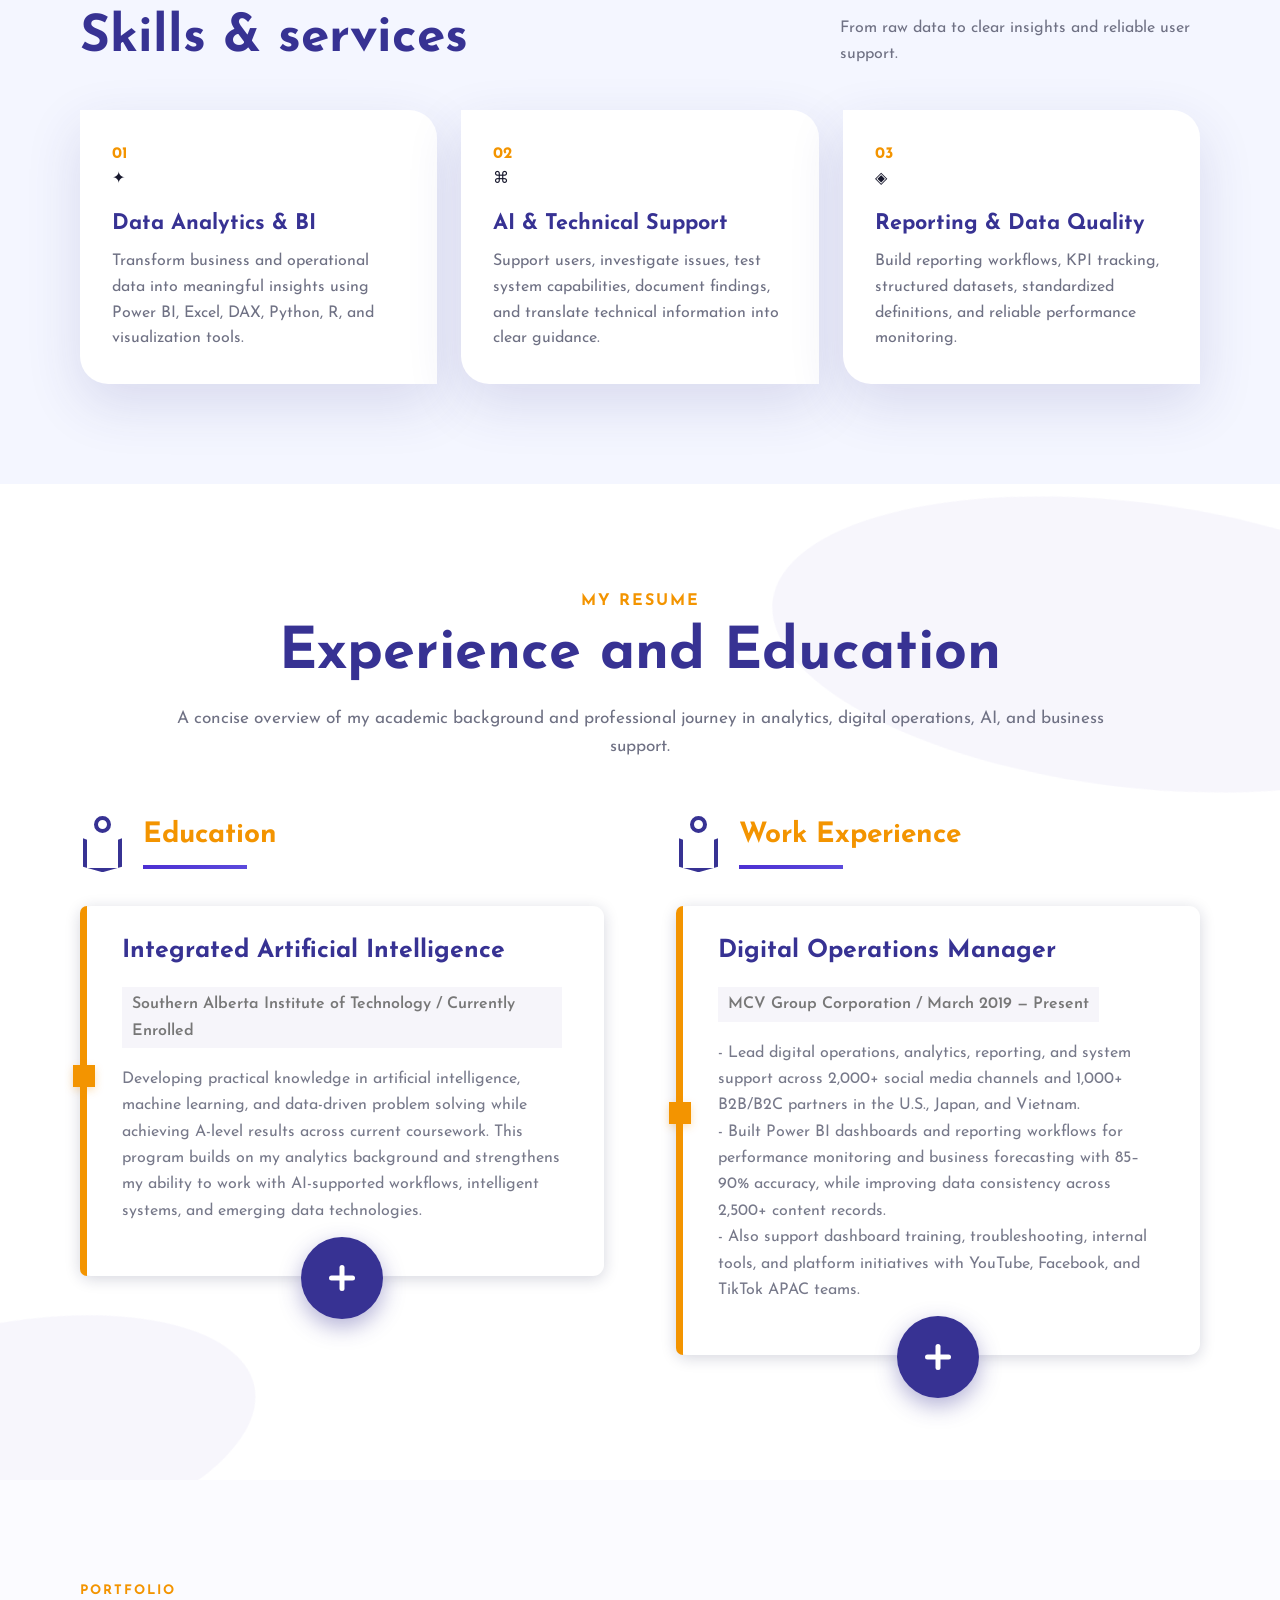
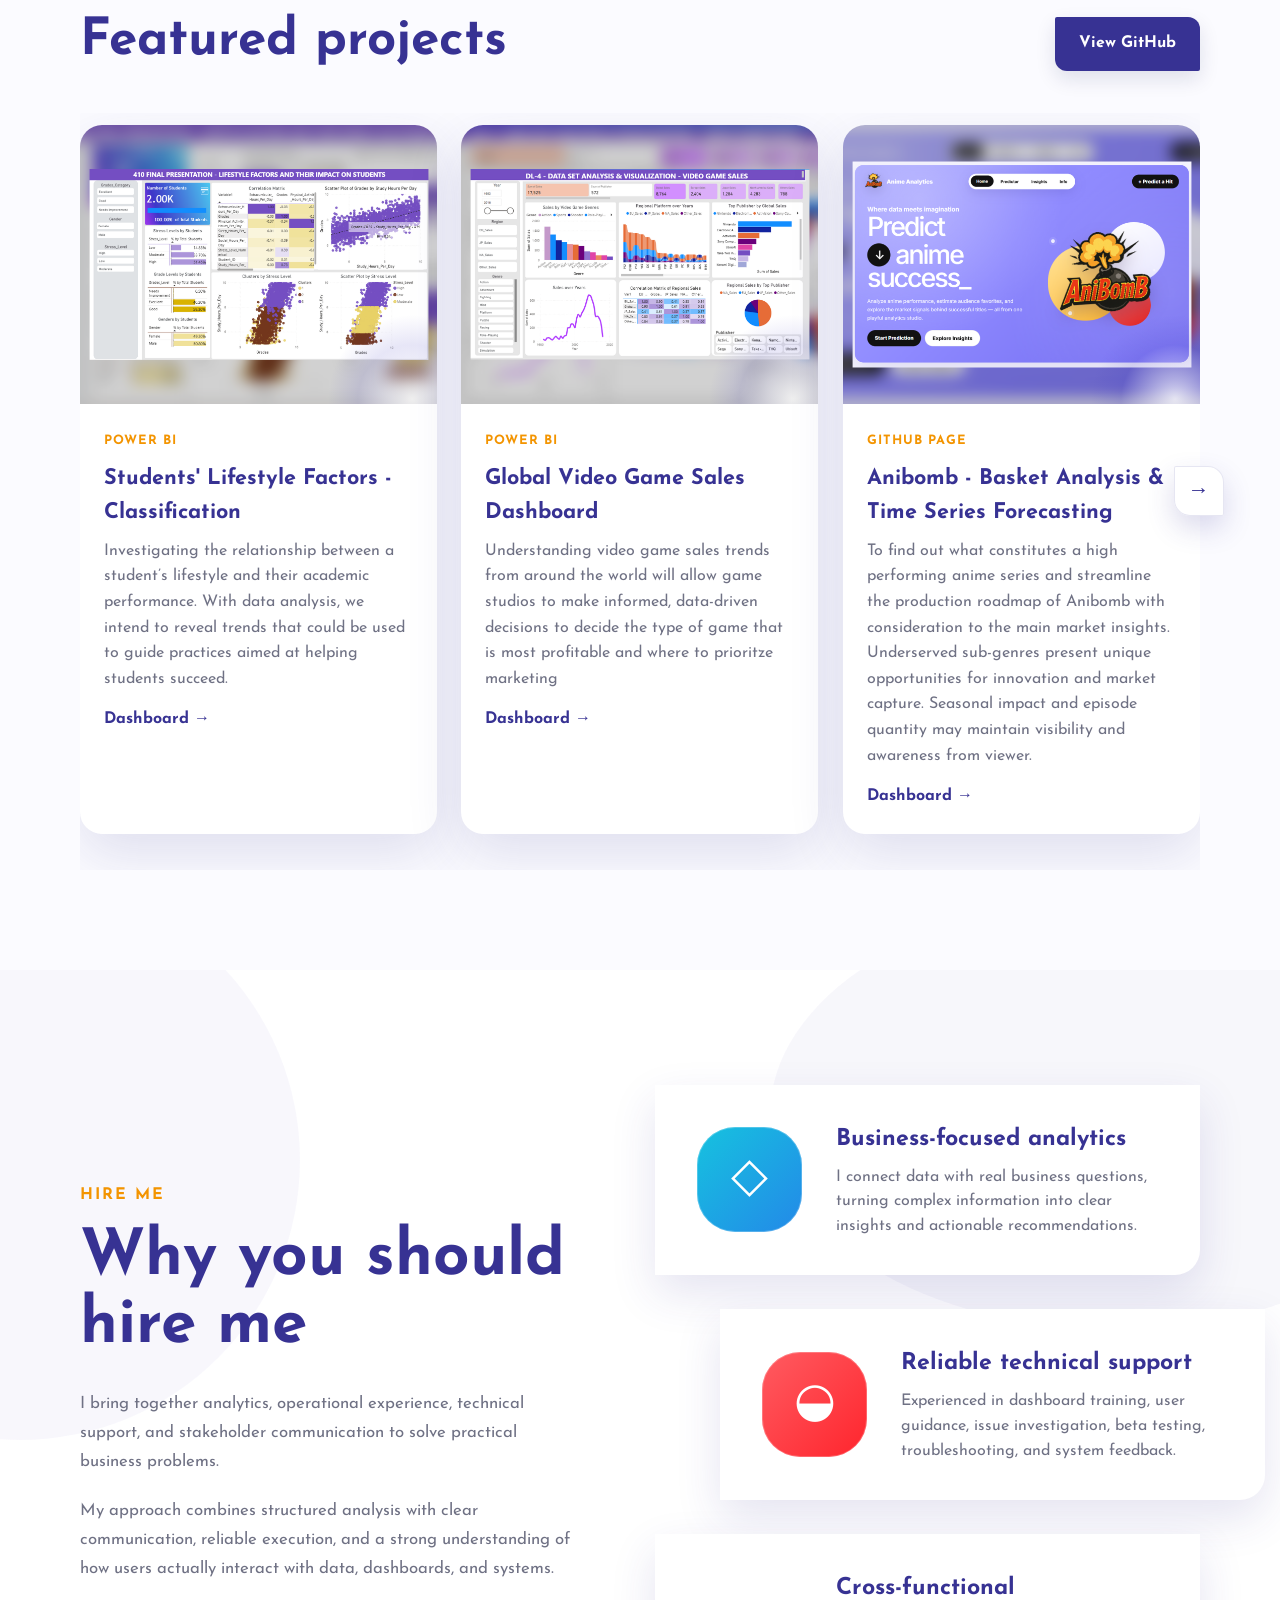
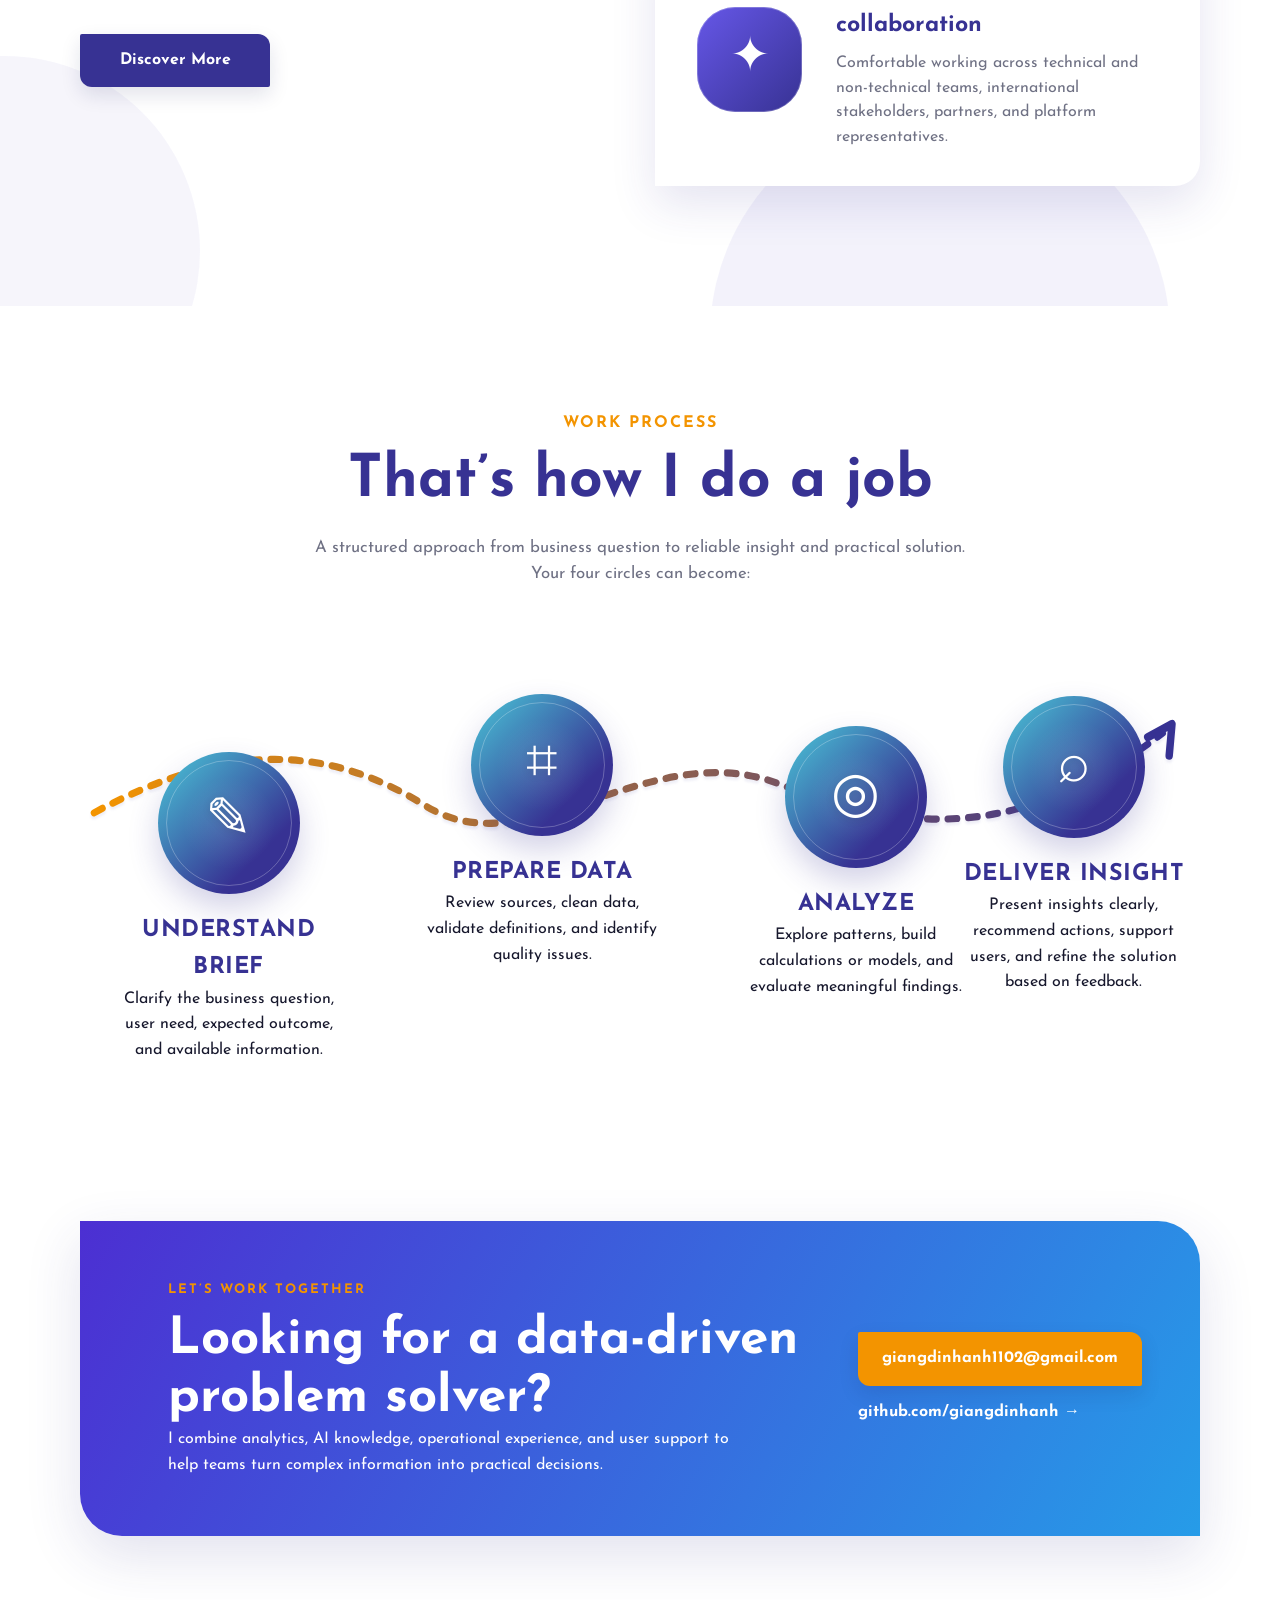
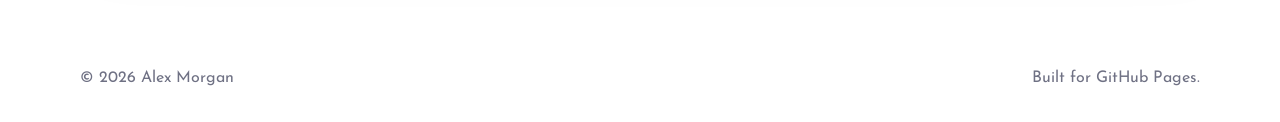
==== commit c5277252: "Update project titles for clarity and detail" ====
--- a/index.html
+++ b/index.html
@@ -245,7 +245,7 @@
                 </div>
                 <div class="project-body">
                   <span>Power BI</span>
-                  <h3>Lifestyle Factors & Their Impact on Students</h3>
+                  <h3>Students' Lifestyle Factors - Classification</h3>
                   <p>Investigating the relationship between a student’s lifestyle and their academic performance. With data analysis, we intend to reveal trends that could be used to guide practices aimed at helping students succeed.</p>
                   <a
                     class="case-study-toggle"
@@ -272,7 +272,7 @@
                 </div>
                 <div class="project-body">
                   <span>Power BI</span>
-                  <h3>Global Video Game Sales</h3>
+                  <h3>Global Video Game Sales Dashboard</h3>
                   <p>Understanding video game sales trends from around the world will allow game studios to make informed, data-driven decisions to decide the type of game that is most profitable and where to prioritze marketing</p>
                   <a
                     class="case-study-toggle"
@@ -299,7 +299,7 @@
                 </div>
                 <div class="project-body">
                   <span>GitHub Page</span>
-                  <h3>Anibomb - Basket Analysis</h3>
+                  <h3>Anibomb - Basket Analysis & Time Series Forecasting </h3>
                   <p>To find out what constitutes a high performing anime series and streamline the production roadmap of Anibomb with consideration to the main market insights. Underserved sub-genres present unique opportunities for innovation and market capture. Seasonal impact and episode quantity may maintain visibility and awareness from viewer.</p>
                   <a
                     class="case-study-toggle"
@@ -366,9 +366,9 @@
                   <a
                     class="case-study-toggle"
                     href="#"
-                    data-project-title="LifeSpan Initiative"
+                    data-project-title="LifeSpan Initiative - Multiple Regression"
                     data-project-platform="R-Studio"
-                    data-embed-url="projects/420---Final-Project---Dinh-Anh-Giang_files.html"
+                    data-embed-url="projects/420 - Final Project - Dinh Anh Giang.html"
                     aria-expanded="false"
                   >
                     Dashboard →
@@ -390,7 +390,7 @@
                 <div class="project-body">
                   <span>Machine Learning / Flask</span>
 
-                  <h3>Vancasa Airbnb Price Prediction</h3>
+                  <h3>Vancasa Airbnb - Price Prediction</h3>
 
                   <p>
                     A Vancouver Airbnb analytics and prediction platform designed to explore
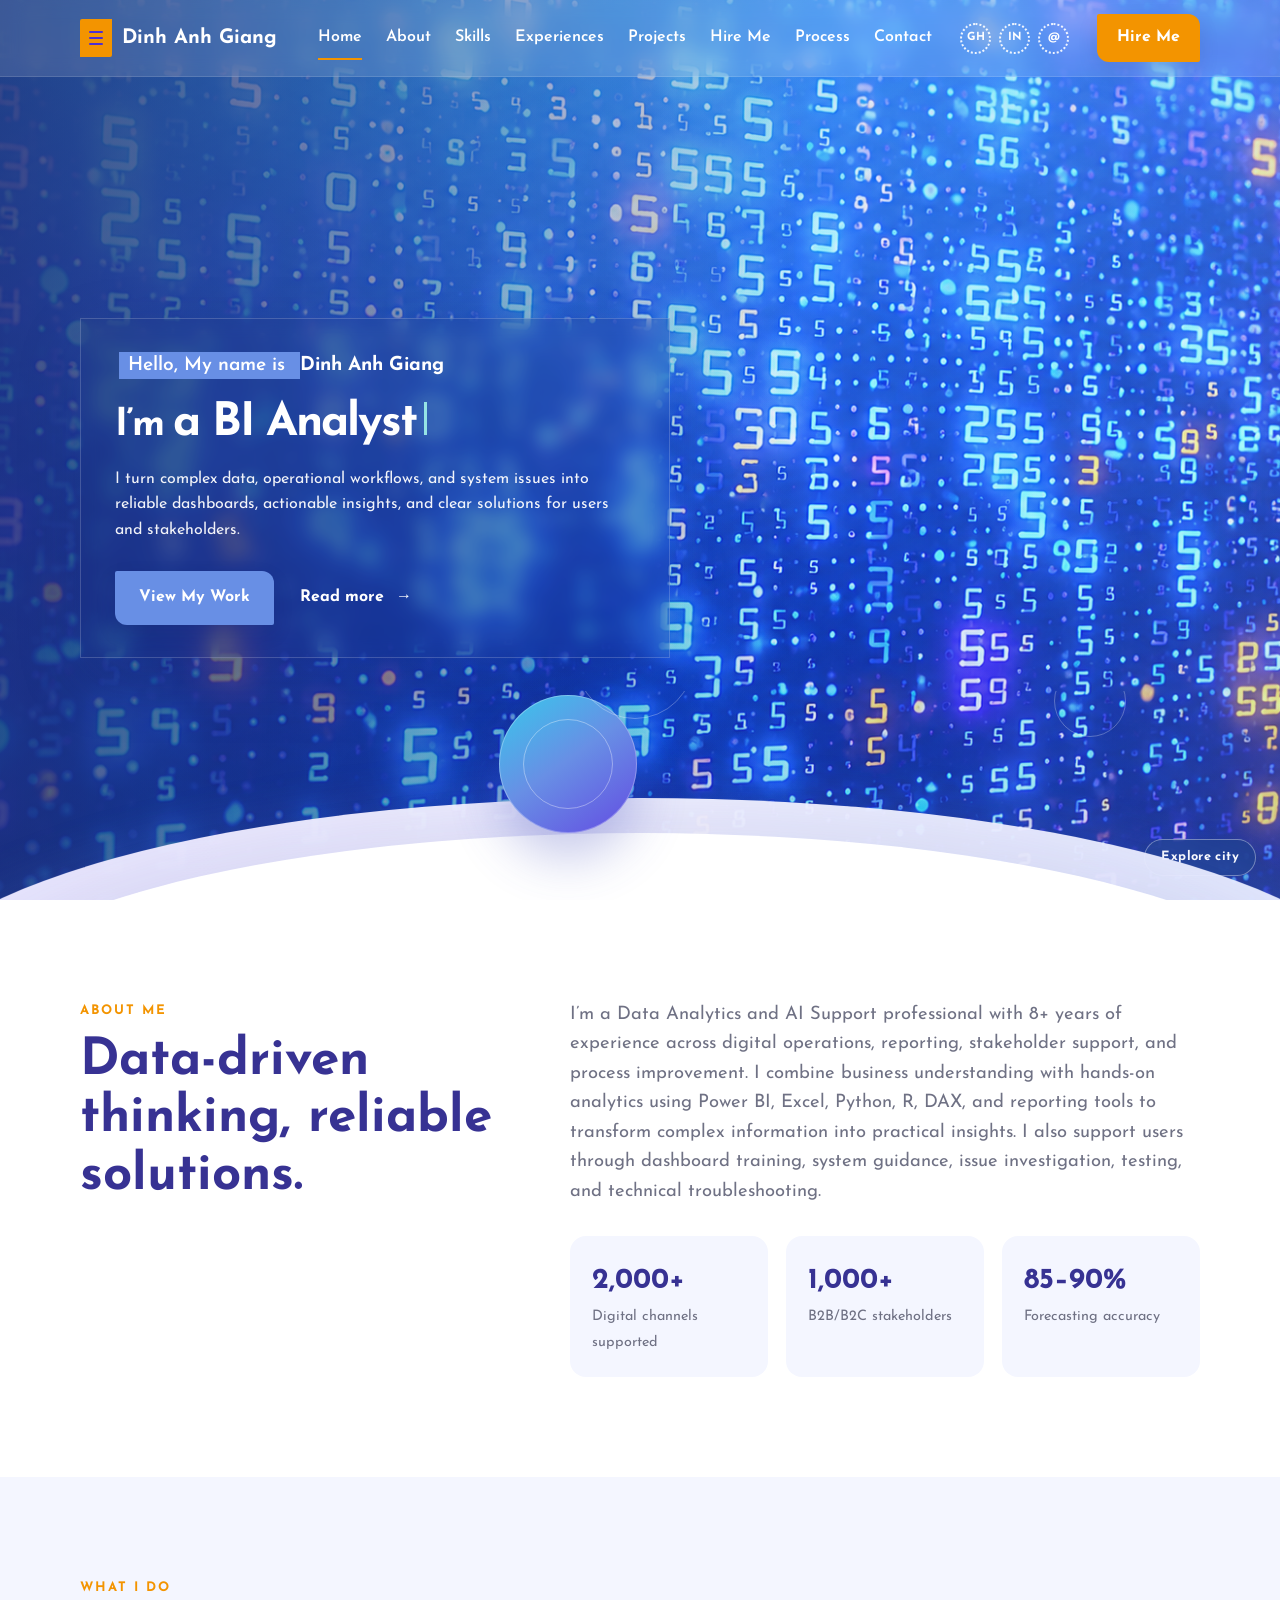
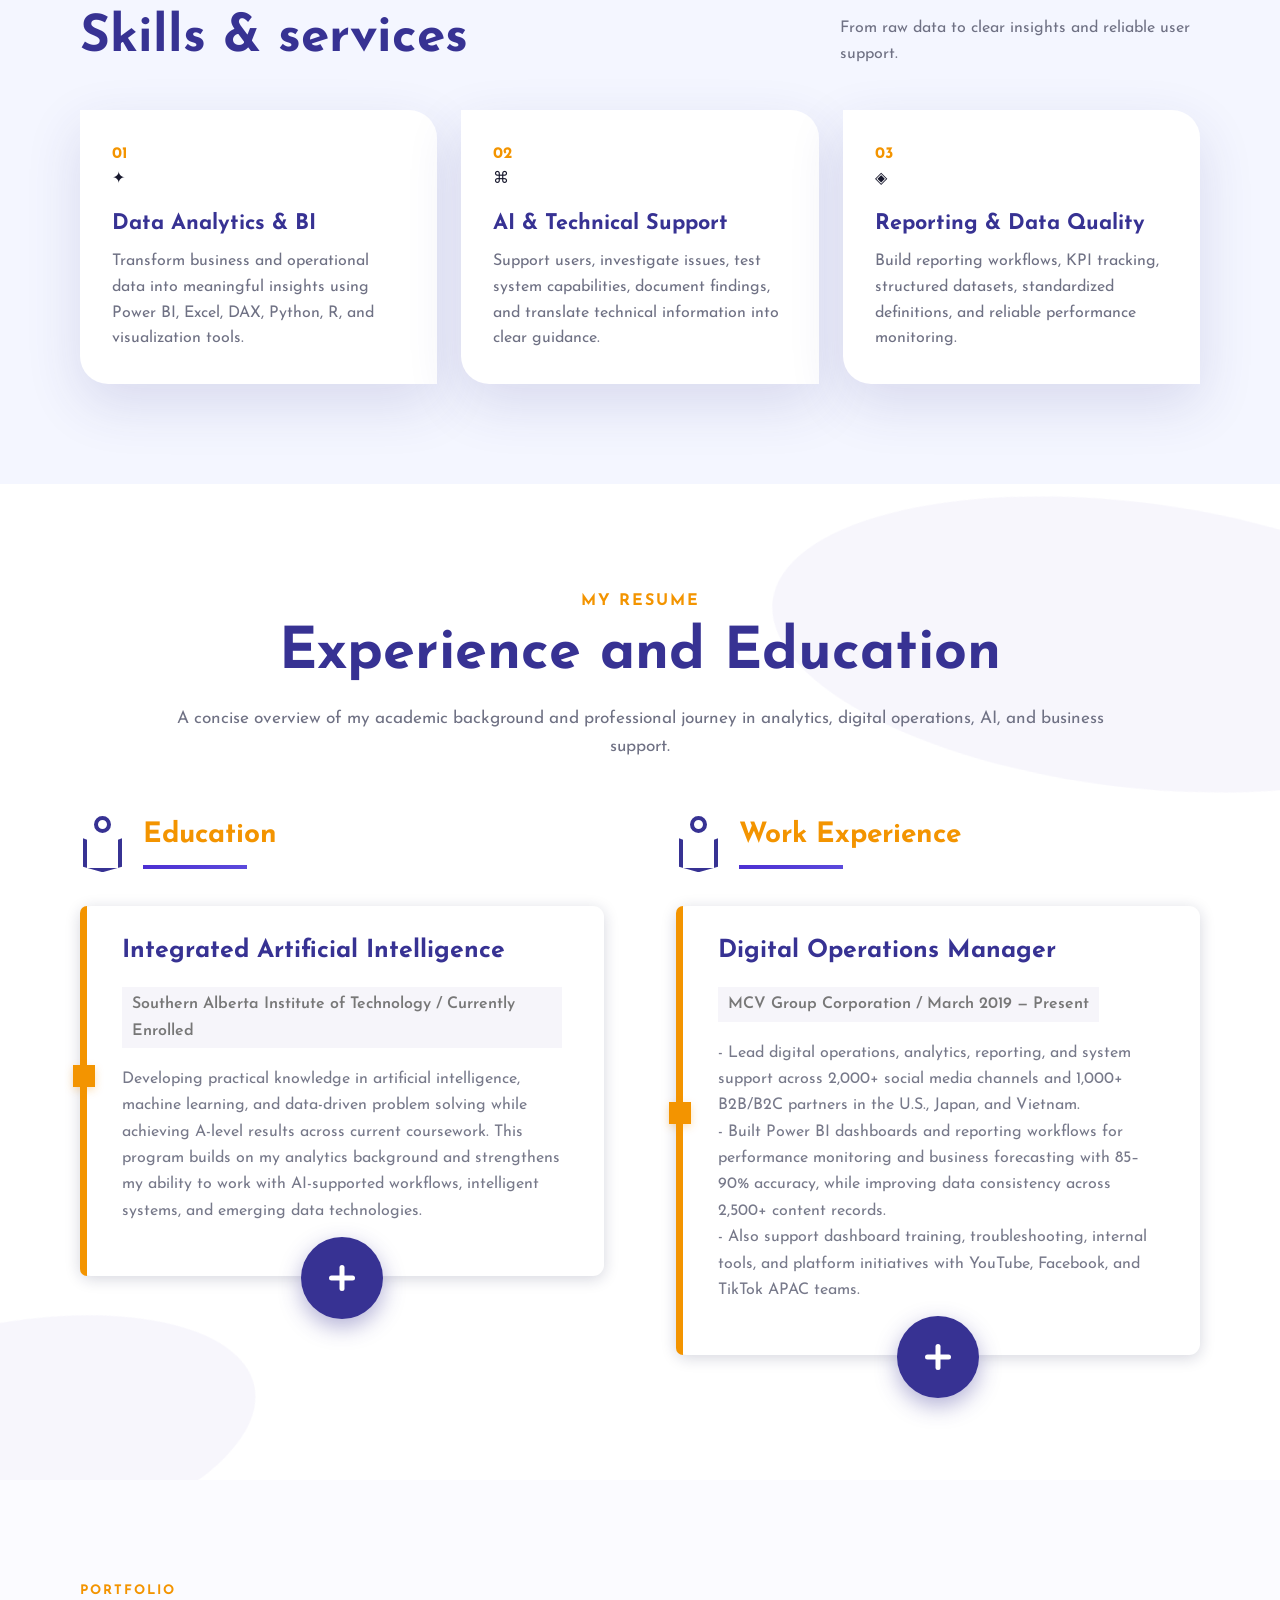
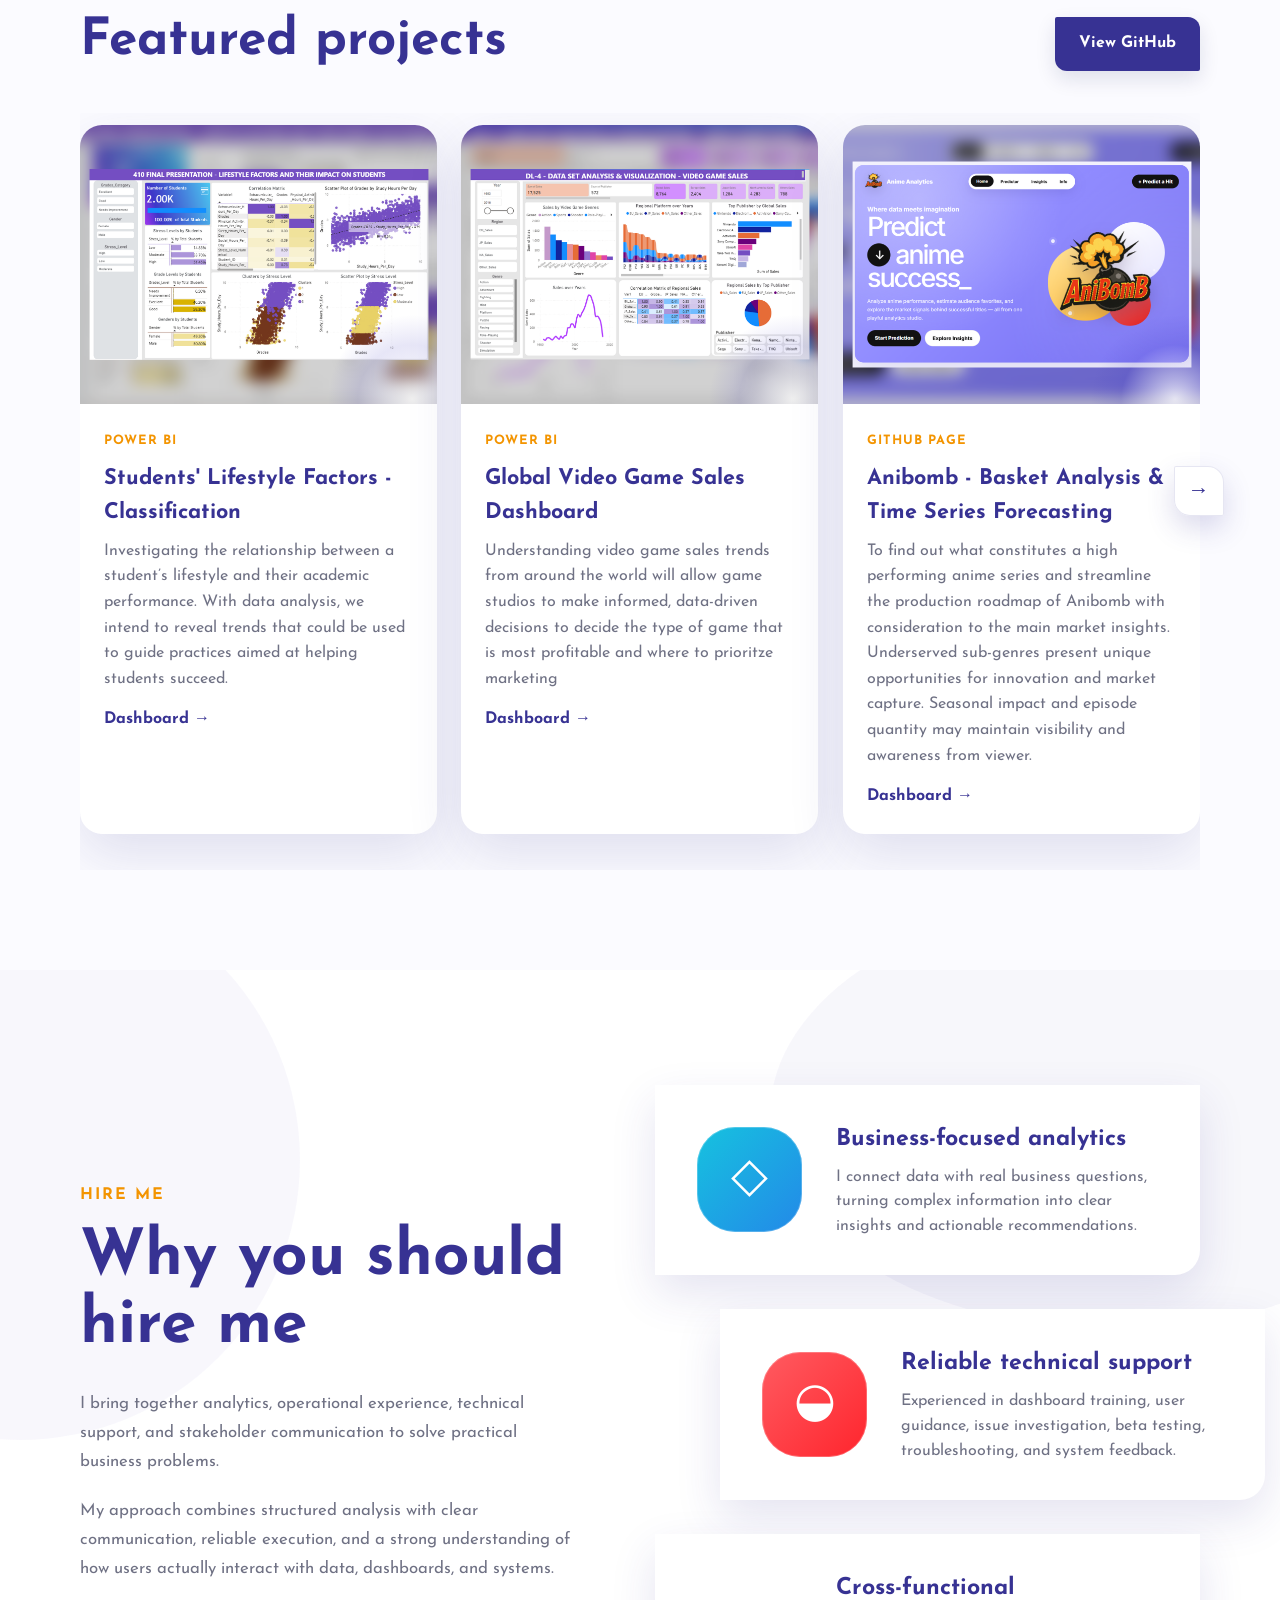
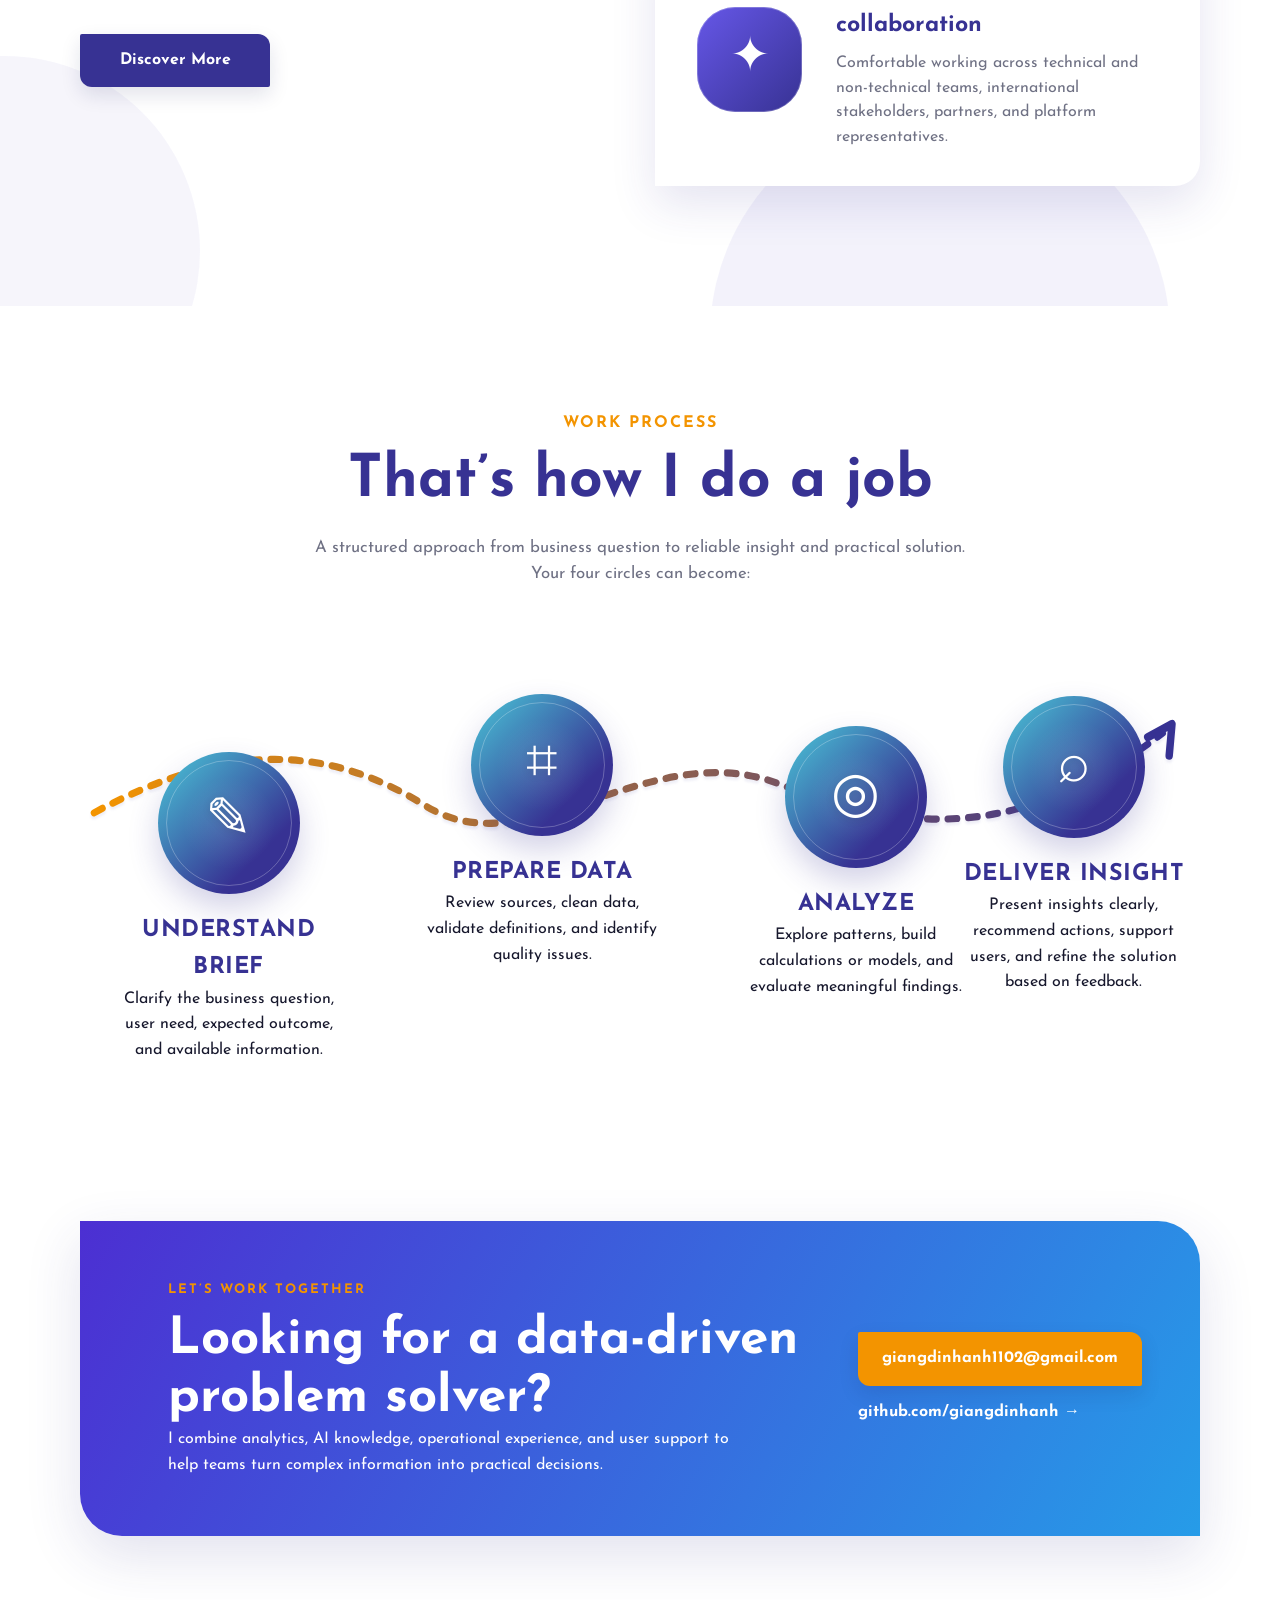
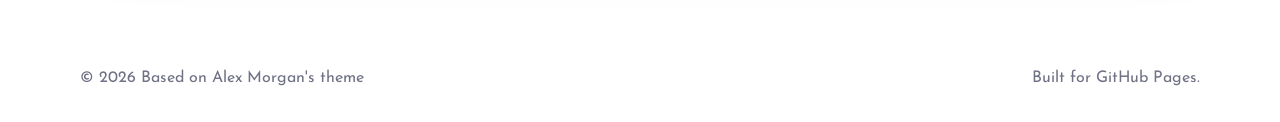
==== commit 89b07232: "Update footer text to reflect theme attribution" ====
--- a/index.html
+++ b/index.html
@@ -525,7 +525,7 @@
     </section>
   </main>
 
-  <footer><div class="container footer-row"><p>© <span id="year"></span> Alex Morgan</p><p>Built for GitHub Pages.</p></div></footer>
+  <footer><div class="container footer-row"><p>© <span id="year"></span> Based on Alex Morgan's theme</p><p>Built for GitHub Pages.</p></div></footer>
   <script src="script.js"></script>
   <script src="project-embed.js"></script>
 </body>
